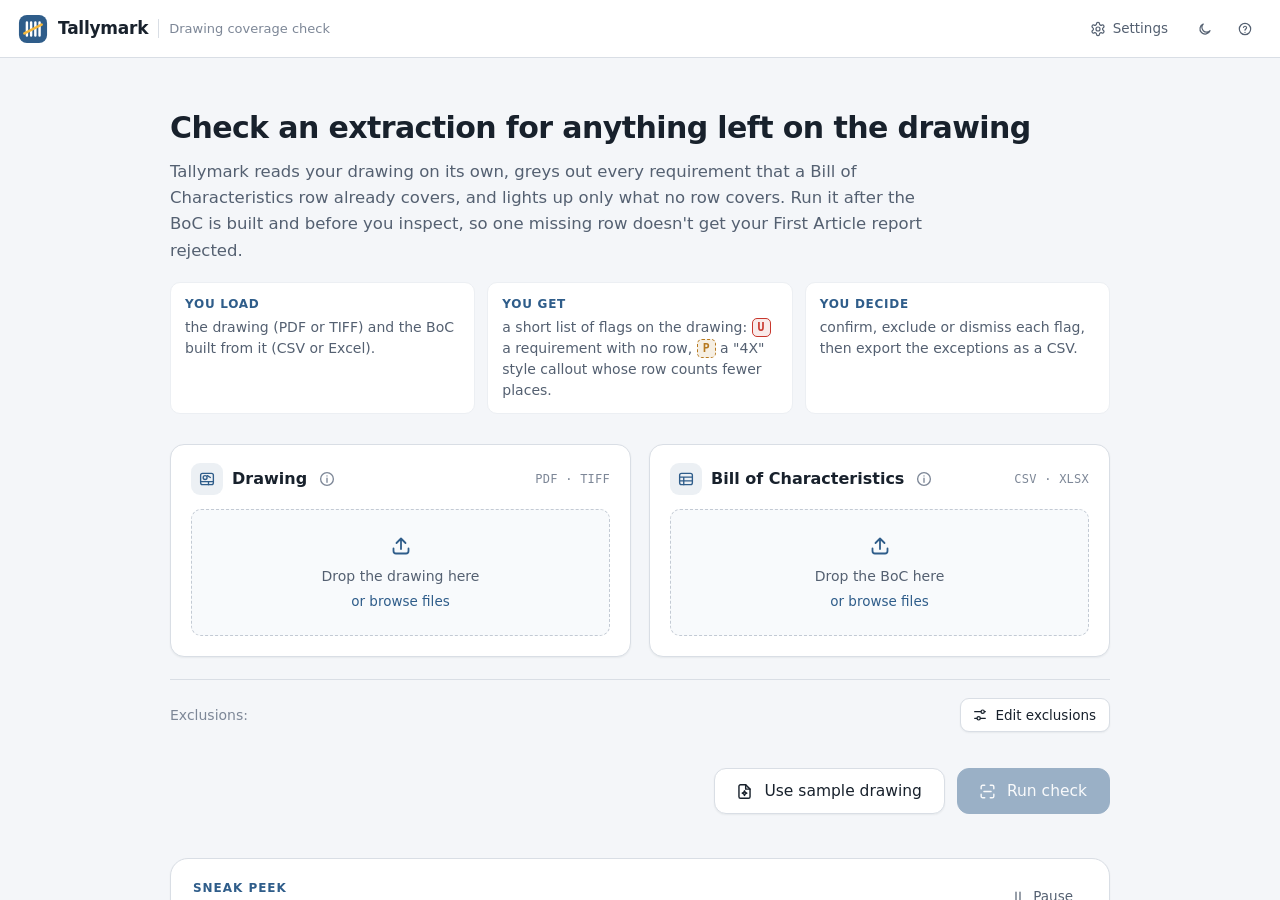
==== frontend/index.html @ be9220f9 "Tallymark: initial public version AI harness that checks an engineering drawing against its Bill of " ====
<!DOCTYPE html>
<html lang="en">
<head>
<meta charset="utf-8">
<meta name="viewport" content="width=device-width, initial-scale=1">
<title>Tallymark</title>
<script>
  /* Theme before first paint: a stored choice wins, otherwise follow the system. */
  (function () {
    var t = null;
    try { t = localStorage.getItem("tallymark-theme"); } catch (e) {}
    if (t !== "light" && t !== "dark") t = window.matchMedia && matchMedia("(prefers-color-scheme: dark)").matches ? "dark" : "light";
    document.documentElement.setAttribute("data-theme", t);
  })();
</script>
<link rel="stylesheet" href="app.css?v=5">
<link rel="icon" type="image/svg+xml" href="assets/logo.svg?v=5">
</head>
<body>
<!-- Icon sprite: 24px grid, stroked with currentColor so every icon follows the theme. -->
<svg width="0" height="0" style="position:absolute" aria-hidden="true" focusable="false">
  <defs>
    <symbol id="i-sheet" viewBox="0 0 24 24"><rect x="3.5" y="4.5" width="17" height="15" rx="2.5"/><path d="M3.5 15.5h17M14 15.5v4"/><circle cx="9.5" cy="10" r="2.6"/><path d="M12.5 7.5 16.5 10"/></symbol>
    <symbol id="i-table" viewBox="0 0 24 24"><rect x="3.5" y="4.5" width="17" height="15" rx="2.5"/><path d="M3.5 9.5h17M3.5 14.5h17M9 9.5v10"/></symbol>
    <symbol id="i-sample" viewBox="0 0 24 24"><path d="M13.5 3.5H7a2 2 0 0 0-2 2v13a2 2 0 0 0 2 2h10a2 2 0 0 0 2-2V9z"/><path d="M13.5 3.5V9H19"/><path d="M12 11.2l.95 1.95 1.95.95-1.95.95L12 17l-.95-1.95-1.95-.95 1.95-.95z"/></symbol>
    <symbol id="i-scan" viewBox="0 0 24 24"><path d="M4 8.5V6a2 2 0 0 1 2-2h2.5M15.5 4H18a2 2 0 0 1 2 2v2.5M20 15.5V18a2 2 0 0 1-2 2h-2.5M8.5 20H6a2 2 0 0 1-2-2v-2.5"/><path d="M7.5 12h9"/></symbol>
    <symbol id="i-upload" viewBox="0 0 24 24"><path d="M12 15V4.5M7.5 9 12 4.5 16.5 9"/><path d="M4.5 14.5V17a2.5 2.5 0 0 0 2.5 2.5h10a2.5 2.5 0 0 0 2.5-2.5v-2.5"/></symbol>
    <symbol id="i-download" viewBox="0 0 24 24"><path d="M12 4.5V15M7.5 10.5 12 15l4.5-4.5"/><path d="M4.5 14.5V17a2.5 2.5 0 0 0 2.5 2.5h10a2.5 2.5 0 0 0 2.5-2.5v-2.5"/></symbol>
    <symbol id="i-gear" viewBox="0 0 24 24"><path d="M12.22 2h-.44a2 2 0 0 0-2 2v.18a2 2 0 0 1-1 1.73l-.43.25a2 2 0 0 1-2 0l-.15-.08a2 2 0 0 0-2.73.73l-.22.38a2 2 0 0 0 .73 2.73l.15.1a2 2 0 0 1 1 1.72v.51a2 2 0 0 1-1 1.74l-.15.09a2 2 0 0 0-.73 2.73l.22.38a2 2 0 0 0 2.73.73l.15-.08a2 2 0 0 1 2 0l.43.25a2 2 0 0 1 1 1.73V20a2 2 0 0 0 2 2h.44a2 2 0 0 0 2-2v-.18a2 2 0 0 1 1-1.73l.43-.25a2 2 0 0 1 2 0l.15.08a2 2 0 0 0 2.73-.73l.22-.39a2 2 0 0 0-.73-2.73l-.15-.08a2 2 0 0 1-1-1.74v-.5a2 2 0 0 1 1-1.74l.15-.09a2 2 0 0 0 .73-2.73l-.22-.38a2 2 0 0 0-2.73-.73l-.15.08a2 2 0 0 1-2 0l-.43-.25a2 2 0 0 1-1-1.73V4a2 2 0 0 0-2-2z"/><circle cx="12" cy="12" r="3"/></symbol>
    <symbol id="i-sliders" viewBox="0 0 24 24"><path d="M4 7h9.5M18.5 7H20M4 17h3.5M12.5 17H20"/><circle cx="16" cy="7" r="2.5"/><circle cx="10" cy="17" r="2.5"/></symbol>
    <symbol id="i-help" viewBox="0 0 24 24"><circle cx="12" cy="12" r="8.5"/><path d="M9.7 9.6a2.4 2.4 0 0 1 4.7.7c0 1.6-2.4 2-2.4 3.6"/><path d="M12 17.1v.1"/></symbol>
    <symbol id="i-info" viewBox="0 0 24 24"><circle cx="12" cy="12" r="8.5"/><path d="M12 11v5.3M12 7.8v.1"/></symbol>
    <symbol id="i-sun" viewBox="0 0 24 24"><circle cx="12" cy="12" r="4"/><path d="M12 2.5v2M12 19.5v2M2.5 12h2M19.5 12h2M5.3 5.3l1.4 1.4M17.3 17.3l1.4 1.4M5.3 18.7l1.4-1.4M17.3 6.7l1.4-1.4"/></symbol>
    <symbol id="i-moon" viewBox="0 0 24 24"><path d="M19.5 14.6A7.8 7.8 0 1 1 9.4 4.5a6.3 6.3 0 0 0 10.1 10.1z"/></symbol>
    <symbol id="i-refresh" viewBox="0 0 24 24"><path d="M19.5 12a7.5 7.5 0 1 1-2.2-5.3"/><path d="M19.5 4.5v4h-4"/></symbol>
    <symbol id="i-x" viewBox="0 0 24 24"><path d="M6.5 6.5l11 11M17.5 6.5l-11 11"/></symbol>
    <symbol id="i-check" viewBox="0 0 24 24"><path d="M5 12.5l4.5 4.5L19 7.5"/></symbol>
    <symbol id="i-shield" viewBox="0 0 24 24"><path d="M12 3.5l7 2.8v5.1c0 4.3-3 7.7-7 9.1-4-1.4-7-4.8-7-9.1V6.3z"/><path d="M9 12h6"/></symbol>
    <symbol id="i-slash" viewBox="0 0 24 24"><circle cx="12" cy="12" r="8.5"/><path d="M6 6l12 12"/></symbol>
    <symbol id="i-chev-l" viewBox="0 0 24 24"><path d="M14.5 6.5 9 12l5.5 5.5"/></symbol>
    <symbol id="i-chev-r" viewBox="0 0 24 24"><path d="M9.5 6.5 15 12l-5.5 5.5"/></symbol>
    <symbol id="i-fit" viewBox="0 0 24 24"><path d="M4 9V5.5A1.5 1.5 0 0 1 5.5 4H9M15 4h3.5A1.5 1.5 0 0 1 20 5.5V9M20 15v3.5a1.5 1.5 0 0 1-1.5 1.5H15M9 20H5.5A1.5 1.5 0 0 1 4 18.5V15"/></symbol>
    <symbol id="i-plus" viewBox="0 0 24 24"><path d="M12 5.5v13M5.5 12h13"/></symbol>
    <symbol id="i-minus" viewBox="0 0 24 24"><path d="M5.5 12h13"/></symbol>
    <symbol id="i-pause" viewBox="0 0 24 24"><path d="M9 6v12M15 6v12"/></symbol>
    <symbol id="i-play" viewBox="0 0 24 24"><path d="M8 5.8v12.4a.6.6 0 0 0 .9.5l9.8-6.2a.6.6 0 0 0 0-1L8.9 5.3a.6.6 0 0 0-.9.5z"/></symbol>
    <symbol id="i-csv" viewBox="0 0 24 24"><path d="M13.5 3.5H7a2 2 0 0 0-2 2v13a2 2 0 0 0 2 2h10a2 2 0 0 0 2-2V9z"/><path d="M13.5 3.5V9H19M8.5 13h7M8.5 16.5h7"/></symbol>
  </defs>
</svg>

<div id="app">
  <header class="topbar">
    <div class="brand">
      <svg class="brand-mark" viewBox="0 0 32 32" aria-hidden="true"><rect x="1" y="1" width="30" height="30" rx="8.5" class="bm-bg"/><path d="M9.5 9v14M14 9v14M18.5 9v14M23 9v14" class="bm-strokes"/><path d="M6.8 20.6 25.2 11.4" class="bm-slash"/></svg>
      <span class="brand-name">Tallymark</span>
      <span class="brand-tag">Drawing coverage check</span>
    </div>
    <div class="crumb" id="crumb" hidden><span>/</span><span id="crumb-file"></span></div>
    <div class="topbar-actions">
      <span class="pill-sim" id="pill-sim" hidden><span class="dot"></span>Simulated export</span>
      <button class="btn btn-primary btn-sm" id="btn-export" hidden title="Export exceptions (Ctrl+E)"><svg class="i"><use href="#i-download"/></svg><span>Export exceptions</span></button>
      <button class="btn btn-sm" id="btn-rerun" hidden><svg class="i"><use href="#i-refresh"/></svg><span>Rerun</span></button>
      <button class="btn btn-sm btn-quiet" id="btn-cancel" hidden><svg class="i"><use href="#i-x"/></svg><span>Cancel</span></button>
      <button class="btn btn-sm btn-quiet" id="btn-settings"><svg class="i"><use href="#i-gear"/></svg><span class="hide-sm">Settings</span></button>
      <button class="btn btn-sm btn-quiet btn-square" id="btn-theme" aria-label="Switch to dark mode" title="Switch to dark mode"><svg class="i only-light"><use href="#i-moon"/></svg><svg class="i only-dark"><use href="#i-sun"/></svg></button>
      <button class="btn btn-sm btn-quiet btn-square" id="btn-help" aria-label="Keyboard shortcuts" title="Keyboard shortcuts"><svg class="i"><use href="#i-help"/></svg></button>
    </div>
  </header>

  <!-- Screen 1: Load -->
  <main class="screen screen-load" id="screen-load">
    <div class="load-wrap">
      <h1>Check an extraction for anything left on the drawing</h1>
      <p class="lead">Tallymark reads your drawing on its own, greys out every requirement that a Bill of Characteristics row already covers, and lights up only what no row covers. Run it after the BoC is built and before you inspect, so one missing row doesn't get your First Article report rejected.</p>
      <ul class="explain">
        <li><span class="ex-k">You load</span><span>the drawing (PDF or TIFF) and the BoC built from it (CSV or Excel).</span></li>
        <li><span class="ex-k">You get</span><span>a short list of flags on the drawing: <b class="mini-u">U</b> a requirement with no row, <b class="mini-p">P</b> a "4X" style callout whose row counts fewer places.</span></li>
        <li><span class="ex-k">You decide</span><span>confirm, exclude or dismiss each flag, then export the exceptions as a CSV.</span></li>
      </ul>

      <div class="drop-grid">
        <section class="drop-card" id="card-drawing" data-kind="drawing">
          <div class="drop-head">
            <span class="head-ico"><svg class="i"><use href="#i-sheet"/></svg></span><span>Drawing</span>
            <button class="info-btn" type="button" data-pop="pop-drawing" aria-label="About the drawing file" aria-expanded="false" aria-controls="pop-drawing"><svg class="i"><use href="#i-info"/></svg></button>
            <span class="drop-fmt">PDF · TIFF</span>
          </div>
          <div class="dropzone" tabindex="0" role="button" aria-label="Drop PDF or TIFF here, or browse">
            <svg class="i dz-ico"><use href="#i-upload"/></svg>
            <span class="dz-hint">Drop the drawing here</span><span class="dz-browse">or browse files</span>
          </div>
          <div class="file-chip" hidden></div>
          <div class="reject" hidden></div>
          <input type="file" accept=".pdf,.tif,.tiff" hidden>
        </section>
        <section class="drop-card" id="card-boc" data-kind="boc">
          <div class="drop-head">
            <span class="head-ico"><svg class="i"><use href="#i-table"/></svg></span><span>Bill of Characteristics</span>
            <button class="info-btn" type="button" data-pop="pop-boc" aria-label="About the Bill of Characteristics file" aria-expanded="false" aria-controls="pop-boc"><svg class="i"><use href="#i-info"/></svg></button>
            <span class="drop-fmt">CSV · XLSX</span>
          </div>
          <div class="dropzone" tabindex="0" role="button" aria-label="Drop CSV or XLSX here, or browse">
            <svg class="i dz-ico"><use href="#i-upload"/></svg>
            <span class="dz-hint">Drop the BoC here</span><span class="dz-browse">or browse files</span>
          </div>
          <div class="file-chip" hidden></div>
          <div class="reject" hidden></div>
          <input type="file" accept=".csv,.xlsx,.xlsm" hidden>
        </section>
      </div>

      <div class="banner banner-amber" id="banner-sim" hidden><span class="banner-i">i</span><span>Simulated export. The real extractor's column layout is not confirmed.</span></div>
      <div class="banner banner-amber" id="banner-mismatch" hidden>
        <span class="banner-i">!</span><span id="mismatch-text"></span>
        <span class="banner-actions"><button class="btn btn-sm" id="mismatch-continue">Continue</button><button class="btn btn-sm btn-quiet" id="mismatch-cancel">Cancel</button></span>
      </div>

      <div class="excl-line">
        <div class="excl-summary"><span class="muted">Exclusions:</span> <span id="excl-summary"></span></div>
        <button class="btn btn-sm" id="btn-edit-excl"><svg class="i"><use href="#i-sliders"/></svg><span>Edit exclusions</span></button>
      </div>
      <div class="model-line" id="model-line"></div>

      <div class="load-actions">
        <button class="btn btn-lg" id="btn-sample" title="Loads a public NIST test drawing (3 sheets) and a simulated BoC"><svg class="i"><use href="#i-sample"/></svg><span>Use sample drawing</span></button>
        <span class="tip-wrap" id="run-tip"><button class="btn btn-primary btn-lg" id="btn-run" disabled><svg class="i"><use href="#i-scan"/></svg><span>Run check</span></button></span>
      </div>
      <div class="ack" id="ack" hidden>Drawing: NIST MBE PMI test case FTC-06, used with acknowledgment.</div>

      <!-- Sneak peek: a looping, captioned miniature of the results screen. Driven by wirePeek() in app.js. -->
      <section class="peek" id="peek" data-step="1" aria-labelledby="peek-title">
        <div class="peek-head">
          <div>
            <div class="eyebrow">Sneak peek</div>
            <h2 id="peek-title">What happens after you click Run check</h2>
          </div>
          <button class="btn btn-sm btn-quiet" id="peek-toggle" aria-pressed="false"><svg class="i pk-ico-pause"><use href="#i-pause"/></svg><svg class="i pk-ico-play"><use href="#i-play"/></svg><span id="peek-toggle-label">Pause</span></button>
        </div>
        <div class="peek-body">
          <div class="pk-app" aria-hidden="true">
            <div class="pk-strip">
              <div class="pk-strip-a"><span class="pk-spin"></span><span>Checking 1 sheet against 45 rows</span><span class="pk-prog"><i></i></span></div>
              <div class="pk-strip-b">
                <span class="pk-big">2</span><span class="pk-big-l">unaccounted</span>
                <span class="pk-covbar"><i class="c"></i><i class="l"></i></span>
                <span class="pk-rev"><span class="pk-rev-a">0 of 2 reviewed</span><span class="pk-rev-b">All 2 reviewed</span></span>
                <span class="pk-export"><svg class="i"><use href="#i-download"/></svg>Export</span>
              </div>
            </div>
            <div class="pk-work">
              <div class="pk-canvas">
                <div class="pk-stage">
                  <img src="assets/peek-sheet1.webp?v=5" alt="" width="1100" height="850" draggable="false">
                  <svg class="pk-over" viewBox="0 0 1000 773" preserveAspectRatio="none">
                    <defs>
                      <mask id="pk-veil-mask"><rect width="1000" height="773" fill="white"/><rect x="64" y="301" width="203" height="43" rx="4" fill="black"/><rect x="474" y="578" width="97" height="71" rx="4" fill="black"/></mask>
                    </defs>
                    <rect class="pk-veil" width="1000" height="773" mask="url(#pk-veil-mask)"/>
                    <g class="pk-read">
                      <rect style="--i:0" x="633" y="127" width="79" height="53"/><rect style="--i:1" x="650" y="141" width="87" height="58"/>
                      <rect style="--i:2" x="690" y="177" width="113" height="83"/><rect style="--i:3" x="774" y="228" width="72" height="64"/>
                      <rect style="--i:4" x="67" y="304" width="197" height="37"/><rect style="--i:5" x="134" y="366" width="153" height="141"/>
                      <rect style="--i:6" x="198" y="500" width="141" height="90"/><rect style="--i:7" x="798" y="375" width="124" height="120"/>
                      <rect style="--i:8" x="389" y="595" width="54" height="34"/><rect style="--i:9" x="477" y="581" width="107" height="80"/>
                    </g>
                    <g class="pk-covg">
                      <rect class="pk-cov" style="--i:0" x="633" y="127" width="79" height="53" rx="3"/>
                      <rect class="pk-cov" style="--i:1" x="650" y="141" width="87" height="58" rx="3"/>
                      <rect class="pk-cov" style="--i:2" x="690" y="177" width="99" height="65" rx="3"/>
                      <rect class="pk-cov" style="--i:3" x="693" y="186" width="110" height="74" rx="3"/>
                      <rect class="pk-cov" style="--i:4" x="774" y="228" width="72" height="54" rx="3"/>
                      <rect class="pk-cov" style="--i:4" x="781" y="275" width="20" height="17" rx="3"/>
                      <rect class="pk-cov" style="--i:5" x="202" y="366" width="85" height="57" rx="3"/>
                      <rect class="pk-cov" style="--i:5" x="182" y="389" width="102" height="67" rx="3"/>
                      <rect class="pk-cov" style="--i:6" x="134" y="409" width="152" height="97" rx="3"/>
                      <rect class="pk-cov" style="--i:6" x="169" y="430" width="114" height="77" rx="3"/>
                      <rect class="pk-cov" style="--i:7" x="220" y="500" width="85" height="56" rx="3"/>
                      <rect class="pk-cov" style="--i:7" x="198" y="509" width="117" height="75" rx="3"/>
                      <rect class="pk-cov" style="--i:8" x="222" y="511" width="117" height="79" rx="3"/>
                      <rect class="pk-cov" style="--i:8" x="804" y="375" width="118" height="77" rx="3"/>
                      <rect class="pk-cov" style="--i:9" x="798" y="419" width="97" height="76" rx="3"/>
                      <rect class="pk-cov" style="--i:9" x="482" y="593" width="102" height="68" rx="3"/>
                      <rect class="pk-cov" style="--i:9" x="389" y="595" width="54" height="34" rx="3"/>
                    </g>
                    <g class="pk-flag pk-flag-u">
                      <rect class="pk-box" x="64" y="301" width="203" height="43" rx="4"/>
                      <rect class="pk-tagbg" x="64" y="268" width="54" height="30" rx="5"/><text x="91" y="290">U-1</text>
                    </g>
                    <g class="pk-flag pk-flag-p">
                      <rect class="pk-box" x="474" y="578" width="97" height="71" rx="4"/>
                      <rect class="pk-tagbg" x="474" y="545" width="54" height="30" rx="5"/><text x="501" y="567">P-1</text>
                    </g>
                  </svg>
                  <div class="pk-scan"></div>
                </div>
                <div class="pk-detail">
                  <div class="pk-detail-t"><b>U-1</b><span>Note 4 has no BoC row</span></div>
                  <div class="pk-detail-a"><span class="pk-btn pk-btn-c"><svg class="i"><use href="#i-check"/></svg>Confirm miss</span><span class="pk-btn">Exclude</span><span class="pk-btn">Dismiss</span></div>
                </div>
                <div class="pk-file"><svg class="i"><use href="#i-csv"/></svg><span><b>ftc06_exceptions.csv</b><small>2 rows, both confirmed</small></span><svg class="i pk-file-ok"><use href="#i-check"/></svg></div>
              </div>
              <div class="pk-side">
                <div class="pk-boc">
                  <div class="pk-side-t">BoC rows</div>
                  <div class="pk-row" style="--i:0"><span class="cn">1</span><span class="rq">2X CR.50 ±.02</span><span class="tk"><svg class="i"><use href="#i-check"/></svg></span></div>
                  <div class="pk-row" style="--i:1"><span class="cn">2</span><span class="rq">24X R.125 ±.020</span><span class="tk"><svg class="i"><use href="#i-check"/></svg></span></div>
                  <div class="pk-row" style="--i:2"><span class="cn">3</span><span class="rq">2X SØ1.250 ±.008</span><span class="tk"><svg class="i"><use href="#i-check"/></svg></span></div>
                  <div class="pk-row" style="--i:3"><span class="cn">4</span><span class="rq">⌖ SØ.025 D B C</span><span class="tk"><svg class="i"><use href="#i-check"/></svg></span></div>
                  <div class="pk-row" style="--i:4"><span class="cn">7</span><span class="rq">2X Ø.562 ±.008</span><span class="tk"><svg class="i"><use href="#i-check"/></svg></span></div>
                  <div class="pk-row" style="--i:5"><span class="cn">19</span><span class="rq">4X Ø.281, 1 pl</span><span class="tk"><svg class="i"><use href="#i-check"/></svg></span></div>
                  <div class="pk-more">+ 39 more rows</div>
                </div>
                <div class="pk-flags">
                  <div class="pk-side-t">Flags</div>
                  <div class="pk-fl pk-fl-u"><span class="pk-ft">U</span><span class="pk-fb"><b>U-1 · Sheet 1</b><span>Note 4 has no row</span><em><span class="o">Open</span><span class="d">Confirmed miss</span></em></span></div>
                  <div class="pk-fl pk-fl-p"><span class="pk-ft">P</span><span class="pk-fb"><b>P-1 · Sheet 1</b><span>Callout says 4X, row says 1</span><em><span class="o">Open</span><span class="d">Confirmed miss</span></em></span></div>
                </div>
              </div>
            </div>
          </div>
          <ol class="peek-steps" id="peek-steps">
            <li><button type="button" data-step="1"><span class="n">1</span><span class="t"><b>Load</b><span>The drawing and its BoC go in.</span></span></button></li>
            <li><button type="button" data-step="2"><span class="n">2</span><span class="t"><b>Read</b><span>Every mark on the drawing is read on its own, without the BoC.</span></span></button></li>
            <li><button type="button" data-step="3"><span class="n">3</span><span class="t"><b>Match</b><span>Each row ticks off and the region it covers turns grey.</span></span></button></li>
            <li><button type="button" data-step="4"><span class="n">4</span><span class="t"><b>Flag</b><span>What no row covers stays lit: U for a missing row, P for a short place count.</span></span></button></li>
            <li><button type="button" data-step="5"><span class="n">5</span><span class="t"><b>Review</b><span>You confirm, exclude or dismiss each flag.</span></span></button></li>
            <li><button type="button" data-step="6"><span class="n">6</span><span class="t"><b>Export</b><span>The exceptions go out as a small CSV.</span></span></button></li>
          </ol>
        </div>
      </section>
    </div>
  </main>

  <!-- Screen 2: Processing -->
  <main class="screen screen-processing" id="screen-processing" hidden>
    <aside class="rail" id="proc-rail"><div class="rail-title">SHEETS</div><div id="proc-thumbs"></div></aside>
    <div class="proc-center">
      <div class="proc-grid">
        <div class="proc-sheet">
          <div class="proc-sheet-inner" id="proc-sheet"><div class="proc-placeholder"></div></div>
          <div class="scanline"></div>
        </div>
        <div class="proc-side">
          <div class="proc-title" id="proc-title">Checking the drawing</div>
          <ol class="stages" id="stages"></ol>
          <div class="progress"><div class="progress-bar" id="progress-bar"></div></div>
          <div class="progress-foot"><span id="progress-pct">0%</span><button class="link-btn" id="proc-cancel">Cancel</button></div>
          <div class="banner banner-red" id="proc-error" hidden>
            <span id="proc-error-text"></span>
            <span class="banner-actions">
              <button class="btn btn-sm" id="err-retry">Retry</button>
              <button class="btn btn-sm" id="err-skip" hidden></button>
              <button class="btn btn-sm btn-quiet" id="err-back">Back</button>
            </span>
          </div>
        </div>
      </div>
    </div>
  </main>

  <!-- Screen 3: Results -->
  <main class="screen screen-results" id="screen-results" hidden>
    <div class="summary" id="summary"></div>
    <div id="result-banners"></div>
    <div class="workspace">
      <aside class="rail" id="rail"><div class="rail-title">SHEETS</div><div id="thumbs"></div></aside>
      <section class="canvas-col">
        <div class="toolbar">
          <select class="sheet-select" id="sheet-select" aria-label="Sheet"></select>
          <button class="btn btn-xs" id="tb-fit" title="Fit sheet (F)"><svg class="i"><use href="#i-fit"/></svg><span>Fit</span></button>
          <button class="btn btn-xs btn-square" id="tb-in" title="Zoom in (+)" aria-label="Zoom in"><svg class="i"><use href="#i-plus"/></svg></button>
          <button class="btn btn-xs btn-square" id="tb-out" title="Zoom out (-)" aria-label="Zoom out"><svg class="i"><use href="#i-minus"/></svg></button>
          <span class="tb-sep"></span>
          <div class="seg" role="group" aria-label="View">
            <button id="tb-faded" aria-pressed="true" title="Toggle Faded / Original (O)">Faded</button>
            <button id="tb-original" aria-pressed="false" title="Toggle Faded / Original (O)">Original</button>
          </div>
          <div class="legend">
            <span><i class="lg lg-u"></i>U unaccounted</span>
            <span><i class="lg lg-p"></i>P places</span>
            <span><i class="lg lg-c"></i>covered</span>
            <span class="tb-page" id="tb-page"></span>
          </div>
        </div>
        <div class="viewport" id="viewport">
          <div class="stage" id="stage">
            <svg class="overlay" id="overlay" xmlns="http://www.w3.org/2000/svg"></svg>
            <div class="tags" id="tags"></div>
          </div>
          <div class="hover-tip" id="hover-tip" hidden></div>
        </div>
      </section>
      <aside class="flags-col">
        <div class="flags-head">
          <div class="flags-title-row"><span class="rail-title">FLAGS</span><span class="muted mono small">sorted by sheet, zone</span></div>
          <div class="chips" id="chips"></div>
        </div>
        <div class="flag-list" id="flag-list" role="listbox" aria-label="Flags"></div>
      </aside>
    </div>
    <section class="detail" id="detail" hidden></section>
  </main>
</div>

<!-- overlays -->
<div class="toast" id="toast" hidden><span id="toast-text"></span><button class="link-btn light" id="toast-undo">Undo</button></div>

<!-- Info popovers for the two load cards. Opened on hover, focus or click by wireInfoPops() in app.js. -->
<div class="info-pop" id="pop-drawing" role="dialog" aria-labelledby="pop-drawing-title" hidden>
  <div class="ip-head"><div class="ip-title" id="pop-drawing-title">The drawing</div><button class="ip-close" type="button" aria-label="Close"><svg class="i"><use href="#i-x"/></svg></button></div>
  <p>The engineering drawing of the part, every sheet. It is the file the inspector measures against, at the same revision the BoC was built from.</p>
  <figure class="ip-fig ip-draw">
    <div class="ipd-frame">
      <img src="assets/drawing-crop.webp?v=5" alt="Corner of an engineering drawing with dimension and tolerance callouts" width="640" height="619">
      <svg viewBox="0 0 100 100" preserveAspectRatio="none" aria-hidden="true">
        <g class="ipd-b" style="--i:0"><circle cx="17.6" cy="11.6" r="3.4"/><text x="17.6" y="12.9">1</text></g>
        <g class="ipd-b" style="--i:1"><circle cx="22" cy="16" r="3.4"/><text x="22" y="17.3">2</text></g>
        <g class="ipd-b" style="--i:2"><circle cx="31.9" cy="26.2" r="3.4"/><text x="31.9" y="27.5">3</text></g>
        <g class="ipd-b" style="--i:3"><circle cx="32.8" cy="36.8" r="3.4"/><text x="32.8" y="38.1">4</text></g>
        <g class="ipd-b" style="--i:4"><circle cx="53" cy="38.1" r="3.4"/><text x="53" y="39.4">5</text></g>
        <g class="ipd-b" style="--i:5"><circle cx="54.7" cy="45.4" r="3.4"/><text x="54.7" y="46.7">6</text></g>
        <g class="ipd-b" style="--i:6"><circle cx="60.5" cy="71.5" r="3.4"/><text x="60.5" y="72.8">7</text></g>
        <g class="ipd-b" style="--i:7"><circle cx="60.5" cy="79" r="3.4"/><text x="60.5" y="80.3">8</text></g>
        <g class="ipd-b" style="--i:8"><circle cx="58.9" cy="90.1" r="3.4"/><text x="58.9" y="91.4">9</text></g>
      </svg>
    </div>
    <figcaption>Balloons are optional. Tallymark reads the drawing text itself, so a clean drawing works the same.</figcaption>
  </figure>
  <dl class="ip-facts">
    <dt>Formats</dt><dd>PDF (vector or scanned) or TIFF</dd>
    <dt>Limits</dt><dd>Up to 50 MB and 20 sheets</dd>
  </dl>
</div>

<div class="info-pop" id="pop-boc" role="dialog" aria-labelledby="pop-boc-title" hidden>
  <div class="ip-head"><div class="ip-title" id="pop-boc-title">The Bill of Characteristics</div><button class="ip-close" type="button" aria-label="Close"><svg class="i"><use href="#i-x"/></svg></button></div>
  <p>The list your extraction tool built from the drawing: one row per requirement, the same list that becomes AS9102 Form 3. Tallymark checks it against the drawing.</p>
  <figure class="ip-fig ip-boc">
    <table>
      <thead><tr><th>Char No</th><th>Location</th><th>Requirement</th><th>Places</th></tr></thead>
      <tbody>
        <tr style="--i:0"><td>1</td><td>Sh 1 · D3</td><td>2X CR.50 ±.02</td><td>2</td></tr>
        <tr style="--i:1"><td>2</td><td>Sh 1 · D3</td><td>24X R.125 ±.020</td><td>24</td></tr>
        <tr style="--i:2"><td>3</td><td>Sh 1 · C3</td><td>2X SØ1.250 ±.008</td><td>2</td></tr>
        <tr style="--i:3"><td>4</td><td>Sh 1 · C3</td><td>⌖ SØ.025 D B C</td><td>2</td></tr>
        <tr style="--i:4"><td>5</td><td>Sh 1 · C2</td><td>⌓ .02 A B C</td><td>1</td></tr>
      </tbody>
    </table>
    <figcaption>Five rows from the sample file. Location boxes are optional; rows without them are placed by matching text.</figcaption>
  </figure>
  <dl class="ip-facts">
    <dt>Formats</dt><dd>CSV or Excel (.xlsx, .xlsm), including an AS9102 Form 3 sheet</dd>
    <dt>Needs</dt><dd><span class="mono">char_no</span>, <span class="mono">sheet</span> (or a "Sheet 2, zone B3" location), <span class="mono">requirement</span></dd>
    <dt>Helps</dt><dd><span class="mono">places</span> and the location box <span class="mono">bbox_x, bbox_y, bbox_w, bbox_h</span></dd>
  </dl>
</div>

<div class="popover" id="rule-pop" hidden>
  <div class="pop-title">Reason</div>
  <div class="pop-presets" id="rule-presets"></div>
  <input class="input" id="rule-note" placeholder="Add a note..." maxlength="200">
  <div class="pop-foot"><button class="btn btn-sm btn-quiet" id="rule-cancel">Cancel</button><button class="btn btn-sm btn-primary" id="rule-save">Save</button></div>
</div>

<div class="modal-back" id="export-modal" hidden>
  <div class="modal" role="dialog" aria-modal="true" aria-labelledby="export-title">
    <div class="modal-head"><div id="export-title">Export exceptions</div><button class="btn btn-xs btn-square" data-close aria-label="Close"><svg class="i"><use href="#i-x"/></svg></button></div>
    <div class="modal-body">
      <div class="export-opts">
        <label><input type="checkbox" id="export-dismissed"> Include dismissed flags</label>
        <div>Format: <span class="mono ink">CSV</span></div>
      </div>
      <div class="csv-preview" id="csv-preview"></div>
      <div class="mono small muted" id="export-name"></div>
    </div>
    <div class="modal-foot"><button class="btn" data-close>Cancel</button><button class="btn btn-primary" id="export-download"><svg class="i"><use href="#i-download"/></svg><span>Download CSV</span></button></div>
  </div>
</div>

<div class="drawer-back" id="settings" hidden>
  <div class="drawer" role="dialog" aria-modal="true" aria-labelledby="settings-title">
    <div class="modal-head"><div id="settings-title">Exclusions</div><button class="btn btn-xs btn-square" data-close aria-label="Close"><svg class="i"><use href="#i-x"/></svg></button></div>
    <div class="drawer-body">
      <div id="excl-toggles"></div>
      <div class="field">
        <label for="excl-regex">Also ignore text matching</label>
        <input class="input mono" id="excl-regex" placeholder="^(SECTION|DETAIL|VIEW)\b" spellcheck="false">
      </div>
      <p class="foot-note">Rules differ by customer. Exclusions only hide regions, they never delete BoC rows.</p>

      <div class="drawer-section">Model check</div>
      <p class="foot-note">Only ambiguous leftovers (a bare number with no tolerance or frame) are shown to the model, as a crop. Rules decide every other flag.</p>
      <div class="field">
        <label for="provider-select">Provider</label>
        <select class="input" id="provider-select"></select>
      </div>
      <div class="field">
        <label for="model-select">Model</label>
        <select class="input" id="model-select"></select>
      </div>
      <div class="field">
        <label for="api-key" id="api-key-label">API key</label>
        <input class="input mono" id="api-key" type="password" placeholder="sk-ant-..." autocomplete="off" spellcheck="false">
        <div class="key-row">
          <button class="btn btn-sm" id="key-save">Save key</button>
          <button class="btn btn-sm" id="key-test">Test</button>
          <button class="btn btn-sm btn-quiet" id="key-clear">Clear</button>
        </div>
        <div class="key-status" id="key-status"></div>
      </div>
      <label class="check"><input type="checkbox" id="use-llm" checked> Use the model on ambiguous leftovers</label>
      <p class="foot-note">Works with an Anthropic, OpenAI or Google Gemini key: paste any of them and the provider is picked from the key. Keys stay in the local server's memory and are never written to run files. Claude Pro/Max subscription tokens (sk-ant-oat...) are meant for Claude Code; the API may reject them here, so a Console API key is the reliable option.</p>
    </div>
  </div>
</div>

<div class="modal-back" id="help" hidden>
  <div class="modal modal-help" role="dialog" aria-modal="true" aria-labelledby="help-title">
    <div class="modal-body">
      <div class="help-title" id="help-title">Tallymark keyboard shortcuts</div>
      <div class="shortcuts" id="shortcuts"></div>
      <div class="small muted">Press ? or click anywhere to close.</div>
    </div>
  </div>
</div>

<script src="app.js?v=5"></script>
</body>
</html>
---- frontend/app.css ----
/* Tallymark. Every colour is a token so all three screens follow the light / dark theme.
   The drawing itself (sheet images, crops, the canvas paper and its overlay) stays light on purpose. */
:root, :root[data-theme="light"] {
  color-scheme: light;
  --bg: #F4F6F9; --panel: #FFFFFF; --panel-2: #F8FAFC; --raised: #FFFFFF;
  --border: #D9DEE5; --border-soft: #ECEFF3; --border-strong: #C3CAD4; --canvas: #E9ECF1; --track: #E5E9EE;
  --ink: #18212C; --ink-2: #546071; --muted: #7D8797;
  --accent: #2F5D8A; --accent-hover: #244A6E; --accent-ink: #FFFFFF; --accent-text: #2F5D8A;
  --accent-tint: rgba(47, 93, 138, .09); --accent-tint-2: rgba(47, 93, 138, .16); --focus: rgba(47, 93, 138, .35);
  --red: #C8372D; --red-tint: rgba(200, 55, 45, .10); --red-ink: #8E2A22;
  --amber: #B7791F; --amber-tint: rgba(183, 121, 31, .12); --amber-ink: #7A5210;
  --confirmed: #8E2A22; --dismissed: #9AA3AE; --success: #2E7D4F; --success-tint: rgba(46, 125, 79, .12);
  --disp-open: #7D8797; --disp-confirmed: #8E2A22; --disp-excluded: #2F5D8A; --disp-dismissed: #9AA3AE;
  --seg-on-bg: #18212C; --seg-on-ink: #FFFFFF;
  --tip-bg: #18212C; --tip-ink: #FFFFFF; --tip-link: #9FC3E8;
  --scrim: rgba(20, 28, 38, .36);
  --shadow-sm: 0 1px 2px rgba(20, 28, 38, .06);
  --shadow-md: 0 8px 24px rgba(20, 28, 38, .12), 0 1px 3px rgba(20, 28, 38, .06);
  --shadow-lg: 0 18px 50px rgba(20, 28, 38, .22);
  --logo-bg: #2F5D8A; --logo-slash: #F5B83D;
  --r-sm: 6px; --r: 10px; --r-lg: 14px; --r-xl: 18px;
  --sans: 'IBM Plex Sans', system-ui, -apple-system, 'Segoe UI', sans-serif;
  --mono: 'IBM Plex Mono', ui-monospace, 'Cascadia Mono', Consolas, monospace;
}
:root[data-theme="dark"] {
  color-scheme: dark;
  --bg: #0E1319; --panel: #151B23; --panel-2: #1A212B; --raised: #1D2530;
  --border: #2A3440; --border-soft: #212A35; --border-strong: #3A4553; --canvas: #0A0E13; --track: #26303C;
  --ink: #E6EAF0; --ink-2: #A9B2BF; --muted: #7F8A99;
  --accent: #3A73B5; --accent-hover: #4A84C6; --accent-ink: #FFFFFF; --accent-text: #79AEE8;
  --accent-tint: rgba(121, 174, 232, .10); --accent-tint-2: rgba(121, 174, 232, .18); --focus: rgba(121, 174, 232, .45);
  --red: #EE5E54; --red-tint: rgba(238, 94, 84, .14); --red-ink: #FFB0A9;
  --amber: #E2A444; --amber-tint: rgba(226, 164, 68, .14); --amber-ink: #F4CF92;
  --confirmed: #F0857B; --dismissed: #6E7886; --success: #53C287; --success-tint: rgba(83, 194, 135, .14);
  --disp-open: #8D98A7; --disp-confirmed: #F0857B; --disp-excluded: #79AEE8; --disp-dismissed: #6E7886;
  --seg-on-bg: #E6EAF0; --seg-on-ink: #0E1319;
  --tip-bg: #E6EAF0; --tip-ink: #0E1319; --tip-link: #2F5D8A;
  --scrim: rgba(0, 0, 0, .55);
  --shadow-sm: 0 1px 2px rgba(0, 0, 0, .3);
  --shadow-md: 0 10px 28px rgba(0, 0, 0, .45), 0 1px 3px rgba(0, 0, 0, .3);
  --shadow-lg: 0 20px 56px rgba(0, 0, 0, .6);
  --logo-bg: #3A73B5; --logo-slash: #F5B83D;
}
* { box-sizing: border-box; }
html, body { margin: 0; height: 100%; background: var(--bg); }
body { color: var(--ink); font: 15px/1.5 var(--sans); -webkit-font-smoothing: antialiased; font-variant-numeric: tabular-nums; transition: background-color .2s ease, color .2s ease; }
[hidden] { display: none !important; }
button, input, select { font-family: inherit; }
:focus-visible { outline: 2px solid var(--accent-text); outline-offset: 2px; }
.mono { font-family: var(--mono); }
.small { font-size: 12.5px; }
.muted { color: var(--muted); }
.ink { color: var(--ink); }
.i { width: 18px; height: 18px; flex: 0 0 auto; fill: none; stroke: currentColor; stroke-width: 1.8; stroke-linecap: round; stroke-linejoin: round; }
#i-play path { fill: currentColor; }

#app { height: 100vh; display: flex; flex-direction: column; min-height: 0; }

/* buttons */
.btn {
  display: inline-flex; align-items: center; justify-content: center; gap: 8px;
  height: 38px; padding: 0 16px; border: 1px solid var(--border); background: var(--raised); color: var(--ink);
  border-radius: var(--r); font-size: 14px; font-weight: 500; line-height: 1; cursor: pointer; white-space: nowrap;
  box-shadow: var(--shadow-sm); transition: background-color .15s ease, border-color .15s ease, color .15s ease, box-shadow .15s ease, transform .08s ease;
}
.btn .i { width: 17px; height: 17px; margin-left: -2px; }
.btn:hover:not(:disabled) { border-color: var(--border-strong); background: var(--panel-2); }
.btn:active:not(:disabled) { transform: translateY(1px); }
.btn:focus-visible { outline: none; box-shadow: 0 0 0 3px var(--focus); border-color: var(--accent-text); }
.btn:disabled { cursor: not-allowed; opacity: .45; box-shadow: none; }
.btn-primary { background: var(--accent); border-color: var(--accent); color: var(--accent-ink); box-shadow: 0 1px 2px rgba(20, 28, 38, .12), inset 0 1px 0 rgba(255, 255, 255, .12); }
.btn-primary:hover:not(:disabled) { background: var(--accent-hover); border-color: var(--accent-hover); }
.btn-primary:focus-visible { border-color: var(--accent); }
.btn-lg { height: 46px; padding: 0 22px; font-size: 15.5px; border-radius: 12px; gap: 10px; }
.btn-lg .i { width: 19px; height: 19px; }
.btn-sm { height: 34px; padding: 0 13px; font-size: 13.5px; border-radius: 9px; gap: 7px; }
.btn-sm .i { width: 16px; height: 16px; }
.btn-xs { height: 30px; padding: 0 10px; font-size: 13px; border-radius: 8px; gap: 6px; }
.btn-xs .i { width: 15px; height: 15px; margin: 0; }
.btn-square { width: 34px; padding: 0; }
.btn-square .i { margin: 0; }
.btn-xs.btn-square { width: 30px; }
.btn-quiet { background: transparent; border-color: transparent; box-shadow: none; color: var(--ink-2); }
.btn-quiet:hover:not(:disabled) { background: var(--accent-tint); border-color: transparent; color: var(--ink); }
.link-btn { white-space: nowrap; border: 0; background: none; color: var(--accent-text); cursor: pointer; padding: 0; font: 500 14px var(--sans); border-radius: 4px; }
.link-btn:hover { text-decoration: underline; }
.link-btn.light { color: var(--tip-link); font: 500 14px var(--sans); }
.pulse-once { animation: btn-pulse 1s ease 1; }
@keyframes btn-pulse { 0% { box-shadow: 0 0 0 0 rgba(58, 115, 181, .6) } 100% { box-shadow: 0 0 0 14px rgba(58, 115, 181, 0) } }

/* top bar */
.topbar { display: flex; align-items: center; gap: 14px; height: 58px; flex: 0 0 58px; padding: 0 18px; background: var(--panel); border-bottom: 1px solid var(--border); }
.brand { display: flex; align-items: center; gap: 10px; min-width: 0; }
.brand-mark { width: 30px; height: 30px; flex: 0 0 30px; }
.bm-bg { fill: var(--logo-bg); }
.bm-strokes { stroke: #fff; stroke-width: 2.6; stroke-linecap: round; fill: none; }
.bm-slash { stroke: var(--logo-slash); stroke-width: 2.8; stroke-linecap: round; fill: none; }
.brand-name { font-weight: 600; font-size: 17px; letter-spacing: -0.015em; }
.brand-tag { font-size: 13px; color: var(--muted); padding-left: 10px; border-left: 1px solid var(--border); white-space: nowrap; }
.crumb { display: flex; gap: 8px; color: var(--muted); font: 13px var(--mono); min-width: 0; }
.crumb #crumb-file { color: var(--ink-2); overflow: hidden; text-overflow: ellipsis; white-space: nowrap; }
.topbar-actions { margin-left: auto; display: flex; align-items: center; gap: 6px; }
.only-dark { display: none; }
:root[data-theme="dark"] .only-dark { display: block; }
:root[data-theme="dark"] .only-light { display: none; }
.pill-sim { display: flex; align-items: center; gap: 7px; height: 30px; padding: 0 12px; border: 1px solid var(--amber); background: var(--amber-tint); color: var(--amber-ink); border-radius: 999px; font-size: 12.5px; font-weight: 500; white-space: nowrap; }
.pill-sim .dot { width: 6px; height: 6px; background: var(--amber); border-radius: 50%; }

.screen { flex: 1; min-height: 0; }

/* load */
.screen-load { overflow: auto; display: flex; justify-content: center; padding: 52px 24px 64px; }
.load-wrap { width: 100%; max-width: 940px; }
.load-wrap h1 { margin: 0 0 12px; font-size: 30px; line-height: 1.22; font-weight: 600; letter-spacing: -0.02em; text-wrap: balance; }
.lead { margin: 0 0 18px; font-size: 16.5px; line-height: 1.6; color: var(--ink-2); max-width: 760px; }
.explain { list-style: none; margin: 0 0 30px; padding: 0; display: grid; grid-template-columns: repeat(3, minmax(0, 1fr)); gap: 12px; }
.explain li { display: flex; flex-direction: column; gap: 4px; padding: 12px 14px; border: 1px solid var(--border-soft); background: var(--panel); border-radius: var(--r); font-size: 14px; line-height: 1.5; color: var(--ink-2); }
.ex-k { font-size: 12px; font-weight: 600; letter-spacing: .06em; text-transform: uppercase; color: var(--accent-text); }
.mini-u, .mini-p { display: inline-flex; align-items: center; justify-content: center; width: 19px; height: 19px; border-radius: 5px; font: 600 11.5px var(--mono); vertical-align: 1px; }
.mini-u { color: var(--red); border: 1.5px solid var(--red); background: var(--red-tint); }
.mini-p { color: var(--amber); border: 1.5px dashed var(--amber); background: var(--amber-tint); }
.drop-grid { display: grid; grid-template-columns: repeat(auto-fit, minmax(290px, 1fr)); gap: 18px; }
.drop-card { background: var(--panel); border: 1px solid var(--border); border-radius: var(--r-lg); padding: 18px 20px 20px; box-shadow: var(--shadow-sm); }
.drop-card.rejected { border-color: var(--red); }
.drop-head { display: flex; align-items: center; gap: 9px; margin-bottom: 14px; font-weight: 600; font-size: 16px; }
.head-ico { width: 32px; height: 32px; display: inline-flex; align-items: center; justify-content: center; border-radius: 9px; background: var(--accent-tint); color: var(--accent-text); }
.head-ico .i { width: 18px; height: 18px; }
.drop-fmt { margin-left: auto; white-space: nowrap; font: 500 12px var(--mono); color: var(--muted); letter-spacing: .02em; }
.info-btn { width: 28px; height: 28px; margin-left: -3px; display: inline-flex; align-items: center; justify-content: center; border: 0; border-radius: 50%; background: transparent; color: var(--muted); cursor: help; padding: 0; transition: background-color .15s ease, color .15s ease; }
.info-btn .i { width: 18px; height: 18px; }
.info-btn:hover, .info-btn[aria-expanded="true"] { color: var(--accent-text); background: var(--accent-tint); }
.dropzone { border: 1.5px dashed var(--border-strong); border-radius: var(--r); background: var(--panel-2); padding: 24px 14px; text-align: center; color: var(--muted); font-size: 14px; cursor: pointer; display: flex; flex-direction: column; align-items: center; gap: 4px; transition: border-color .15s ease, background-color .15s ease; }
.dz-ico { width: 24px; height: 24px; color: var(--accent-text); margin-bottom: 4px; }
.dz-hint { color: var(--ink-2); font-weight: 500; }
.dropzone:hover, .dropzone.drag { border-color: var(--accent-text); background: var(--accent-tint); }
.dropzone:focus-visible { outline: none; border-color: var(--accent-text); box-shadow: 0 0 0 3px var(--focus); }
.dz-browse { color: var(--accent-text); font-size: 13.5px; }
.file-chip { display: flex; align-items: center; gap: 10px; margin-top: 12px; padding: 10px 12px; border: 1px solid var(--border); border-radius: var(--r); background: var(--panel-2); }
.file-chip .fname { font: 13px var(--mono); overflow: hidden; text-overflow: ellipsis; white-space: nowrap; }
.file-chip .fmeta { margin-left: auto; color: var(--muted); font-size: 12.5px; white-space: nowrap; }
.file-chip .fx { color: var(--muted); cursor: pointer; border: 0; background: none; font-size: 18px; line-height: 1; padding: 2px 6px; border-radius: 6px; }
.file-chip .fx:hover { color: var(--ink); background: var(--accent-tint); }
.reject { margin-top: 12px; color: var(--red); font-size: 14px; display: flex; gap: 10px; align-items: center; flex-wrap: wrap; }
.banner { display: flex; gap: 10px; align-items: flex-start; margin-top: 16px; padding: 11px 14px; border-radius: var(--r); font-size: 14px; flex-wrap: wrap; }
.banner-amber { border: 1px solid var(--amber); background: var(--amber-tint); color: var(--amber-ink); }
.banner-red { border: 1px solid var(--red); background: var(--red-tint); color: var(--red-ink); }
.banner-blue { border: 1px solid var(--accent-text); background: var(--accent-tint); color: var(--accent-text); }
.banner-i { font-weight: 600; font-family: var(--mono); }
.banner-actions { margin-left: auto; display: flex; gap: 6px; }
.excl-line { display: flex; gap: 16px; align-items: center; margin-top: 22px; padding-top: 18px; border-top: 1px solid var(--border); }
.excl-summary { color: var(--ink-2); font-size: 14px; max-width: 620px; line-height: 1.55; }
.excl-line .btn { margin-left: auto; }
.model-line { margin-top: 10px; color: var(--ink-2); font-size: 14px; display: flex; gap: 8px; align-items: center; flex-wrap: wrap; }
.model-line .dot { width: 8px; height: 8px; border-radius: 50%; display: inline-block; }
.load-actions { display: flex; gap: 12px; justify-content: flex-end; margin-top: 26px; flex-wrap: wrap; }
.tip-wrap { display: inline-block; }
.ack { margin-top: 18px; color: var(--muted); font: 12.5px var(--mono); text-align: right; }

/* sneak peek */
.peek { margin-top: 44px; background: var(--panel); border: 1px solid var(--border); border-radius: var(--r-xl); padding: 20px 22px 22px; box-shadow: var(--shadow-sm); --dur: 3000ms; }
.peek-head { display: flex; align-items: flex-start; gap: 12px; margin-bottom: 16px; }
.peek-head .btn { margin-left: auto; }
.eyebrow { font-size: 12px; font-weight: 600; letter-spacing: .08em; text-transform: uppercase; color: var(--accent-text); }
.peek h2 { margin: 3px 0 0; font-size: 19px; font-weight: 600; letter-spacing: -0.01em; }
.pk-ico-play { display: none; }
.peek.paused .pk-ico-play { display: block; }
.peek.paused .pk-ico-pause { display: none; }
.peek-body { display: grid; grid-template-columns: minmax(0, 1fr) 268px; gap: 20px; align-items: start; }
.pk-app { border: 1px solid var(--border); border-radius: var(--r-lg); overflow: hidden; background: var(--bg); user-select: none; }
.pk-strip { position: relative; height: 46px; background: var(--panel); border-bottom: 1px solid var(--border); font-size: 12.5px; color: var(--ink-2); }
.pk-strip-a, .pk-strip-b { position: absolute; inset: 0; display: flex; align-items: center; gap: 10px; padding: 0 14px; transition: opacity .4s ease; }
.pk-strip-b { opacity: 0; }
.peek.at-4 .pk-strip-a { opacity: 0; }
.peek.at-4 .pk-strip-b { opacity: 1; }
.pk-spin { width: 14px; height: 14px; border-radius: 50%; border: 2px solid var(--track); border-top-color: var(--accent-text); animation: pk-spin .9s linear infinite; }
@keyframes pk-spin { to { transform: rotate(360deg) } }
.pk-prog { margin-left: auto; width: 90px; height: 5px; border-radius: 3px; background: var(--track); overflow: hidden; }
.pk-prog i { display: block; height: 100%; width: 4%; background: var(--accent-text); border-radius: 3px; transition: width 1.6s ease; }
.peek[data-step="1"] .pk-prog i { width: 16%; }
.peek[data-step="2"] .pk-prog i { width: 55%; }
.peek[data-step="3"] .pk-prog i { width: 96%; }
.pk-big { font: 600 22px/1 var(--mono); color: var(--red); }
.pk-big-l { margin-left: -4px; }
.pk-covbar { display: flex; width: 70px; height: 5px; border-radius: 3px; overflow: hidden; background: var(--track); }
.pk-covbar .c { width: 88%; background: var(--border-strong); } .pk-covbar .l { width: 12%; background: var(--red); }
.pk-rev { position: relative; display: inline-grid; white-space: nowrap; }
.pk-rev > span { grid-area: 1 / 1; transition: opacity .3s ease; }
.pk-rev-b { opacity: 0; color: var(--success); font-weight: 500; }
.peek.at-5 .pk-rev-a { opacity: 0; transition-delay: 2.6s; }
.peek.at-5 .pk-rev-b { opacity: 1; transition-delay: 2.6s; }
.pk-export { margin-left: auto; display: inline-flex; align-items: center; gap: 5px; height: 26px; padding: 0 10px; border-radius: 7px; background: var(--accent); color: var(--accent-ink); font-weight: 500; font-size: 12px; }
.pk-export .i { width: 13px; height: 13px; }
.peek[data-step="6"] .pk-export { animation: btn-pulse 1s ease .2s 2; }
.pk-work { display: grid; grid-template-columns: minmax(0, 1fr) 172px; }
.pk-canvas { position: relative; overflow: hidden; background: var(--canvas); padding: 14px; min-height: 0; }
.pk-stage { position: relative; aspect-ratio: 1100 / 850; background: #fff; border-radius: 4px; overflow: hidden; box-shadow: 0 1px 4px rgba(0, 0, 0, .18); transform-origin: 16.5% 41.7%; transition: transform .9s cubic-bezier(.3, .7, .2, 1); }
.pk-stage img { display: block; width: 100%; height: 100%; transition: filter .6s ease; }
.peek[data-step="1"] .pk-stage img { animation: pk-fade .8s ease both; }
@keyframes pk-fade { from { opacity: 0; transform: scale(.98) } to { opacity: 1; transform: none } }
.peek.at-3 .pk-stage img { filter: saturate(.35); }
.peek[data-step="5"] .pk-stage { transform: translate(24%, -4%) scale(2.2); }
.pk-over { position: absolute; inset: 0; width: 100%; height: 100%; }
.pk-veil { fill: #fff; opacity: 0; transition: opacity .7s ease; }
.peek.at-3 .pk-veil { opacity: .72; }
.pk-read rect { fill: rgba(47, 93, 138, .06); stroke: #2F5D8A; stroke-width: 1.5; vector-effect: non-scaling-stroke; stroke-dasharray: 4 3; opacity: 0; transition: opacity .25s ease; }
.peek[data-step="2"] .pk-read rect { opacity: 1; transition-delay: calc(var(--i) * 150ms + 250ms); }
.pk-scan { position: absolute; left: 0; right: 0; top: 0; height: 2px; background: #2F5D8A; box-shadow: 0 0 12px 3px rgba(47, 93, 138, .45); opacity: 0; }
.peek[data-step="2"] .pk-scan { animation: pk-scan 2.4s ease-in-out both; }
@keyframes pk-scan { 0% { top: 0; opacity: 0 } 10% { opacity: 1 } 90% { opacity: 1 } 100% { top: 100%; opacity: 0 } }
.pk-covg rect { fill: #8A94A3; fill-opacity: 0; stroke: #8A94A3; stroke-opacity: 0; stroke-width: 1; vector-effect: non-scaling-stroke; transition: fill-opacity .35s ease, stroke-opacity .35s ease; }
.peek.at-3 .pk-covg rect { fill-opacity: .15; stroke-opacity: .55; transition-delay: calc(var(--i) * 190ms + 200ms); }
.pk-flag { opacity: 0; transition: opacity .35s ease; }
.pk-box { fill: rgba(200, 55, 45, .10); stroke: #C8372D; stroke-width: 2.5; vector-effect: non-scaling-stroke; transition: stroke .3s ease; }
.pk-tagbg { fill: #C8372D; transition: fill .3s ease; }
.pk-flag text { font: 600 18px var(--mono); fill: #fff; text-anchor: middle; }
.pk-flag-p .pk-box { fill: rgba(183, 121, 31, .12); stroke: #B7791F; stroke-dasharray: 7 4; }
.pk-flag-p .pk-tagbg { fill: #B7791F; }
.peek.at-4 .pk-flag-u { opacity: 1; transition-delay: .25s; }
.peek.at-4 .pk-flag-p { opacity: 1; transition-delay: .9s; }
.peek[data-step="4"] .pk-flag-u .pk-box { animation: pk-flag-pulse 1s ease .3s 2; }
.peek[data-step="4"] .pk-flag-p .pk-box { animation: pk-flag-pulse 1s ease 1s 2; }
@keyframes pk-flag-pulse { 0%, 100% { stroke-width: 2.5 } 45% { stroke-width: 7 } }
.peek.at-5 .pk-flag-u .pk-box { stroke: #8E2A22; stroke-dasharray: none; transition-delay: 1.2s; }
.peek.at-5 .pk-flag-u .pk-tagbg { fill: #8E2A22; transition-delay: 1.2s; }
.peek.at-5 .pk-flag-p .pk-box { stroke: #8E2A22; stroke-dasharray: none; transition-delay: 2.5s; }
.peek.at-5 .pk-flag-p .pk-tagbg { fill: #8E2A22; transition-delay: 2.5s; }
.pk-detail { position: absolute; left: 12px; right: 12px; bottom: 12px; padding: 10px 12px; background: var(--panel); border: 1px solid var(--border); border-radius: var(--r); box-shadow: var(--shadow-md); font-size: 12.5px; opacity: 0; transform: translateY(24px); transition: opacity .3s ease, transform .3s ease; pointer-events: none; }
.peek[data-step="5"] .pk-detail { opacity: 1; transform: none; transition-delay: .55s; }
.pk-detail-t { display: flex; gap: 8px; align-items: baseline; color: var(--ink-2); margin-bottom: 8px; }
.pk-detail-t b { font: 600 12px var(--mono); color: var(--red); }
.pk-detail-a { display: flex; gap: 6px; flex-wrap: wrap; }
.pk-btn { display: inline-flex; align-items: center; gap: 5px; height: 26px; padding: 0 10px; border: 1px solid var(--border); border-radius: 7px; background: var(--raised); color: var(--ink-2); font-size: 12px; font-weight: 500; transition: background-color .2s ease, color .2s ease, border-color .2s ease, transform .1s ease; }
.pk-btn .i { width: 13px; height: 13px; }
.pk-btn-c { border-color: var(--red); color: var(--red); }
.peek[data-step="5"] .pk-btn-c { background: var(--red); color: #fff; transition-delay: 1.1s; animation: pk-press .25s ease 1.05s 1; }
@keyframes pk-press { 50% { transform: scale(.94) } }
.pk-file { position: absolute; right: 12px; bottom: 12px; display: flex; align-items: center; gap: 10px; padding: 9px 12px; background: var(--panel); border: 1px solid var(--border); border-radius: var(--r); box-shadow: var(--shadow-md); font-size: 12.5px; opacity: 0; transform: translateY(18px); transition: opacity .35s ease, transform .35s ease; }
.pk-file > .i { width: 22px; height: 22px; color: var(--accent-text); }
.pk-file b { display: block; font: 600 12.5px var(--mono); color: var(--ink); }
.pk-file small { color: var(--muted); font-size: 11.5px; }
.pk-file .pk-file-ok { width: 18px; height: 18px; color: var(--success); }
.peek.at-6 .pk-file { opacity: 1; transform: none; transition-delay: .7s; }
.pk-side { position: relative; background: var(--panel); border-left: 1px solid var(--border); overflow: hidden; }
.pk-boc, .pk-flags { position: absolute; inset: 0; padding: 12px 10px; transition: opacity .4s ease; }
.pk-flags { opacity: 0; }
.peek.at-4 .pk-boc { opacity: 0; }
.peek.at-4 .pk-flags { opacity: 1; }
.pk-side-t { font-size: 11px; font-weight: 600; letter-spacing: .08em; text-transform: uppercase; color: var(--muted); margin-bottom: 8px; }
.pk-row { display: flex; align-items: center; gap: 7px; height: 26px; padding: 0 4px; border-bottom: 1px solid var(--border-soft); font: 11.5px var(--mono); color: var(--ink-2); white-space: nowrap; }
.peek[data-step="1"] .pk-row { animation: pk-row-in .4s ease both; animation-delay: calc(var(--i) * 110ms + 250ms); }
@keyframes pk-row-in { from { opacity: 0; transform: translateX(14px) } to { opacity: 1; transform: none } }
.pk-row .cn { min-width: 18px; color: var(--muted); }
.pk-row .rq { overflow: hidden; text-overflow: ellipsis; }
.pk-row .tk { margin-left: auto; width: 16px; height: 16px; display: inline-flex; align-items: center; justify-content: center; border-radius: 50%; background: var(--success-tint); color: var(--success); opacity: 0; transform: scale(.4); transition: opacity .25s ease, transform .25s cubic-bezier(.3, 1.6, .5, 1); }
.pk-row .tk .i { width: 11px; height: 11px; stroke-width: 2.6; }
.peek.at-3 .pk-row .tk { opacity: 1; transform: none; transition-delay: calc(var(--i) * 260ms + 200ms); }
.pk-more { margin-top: 8px; font-size: 11.5px; color: var(--muted); }
.pk-fl { display: flex; gap: 8px; padding: 9px 6px; border-bottom: 1px solid var(--border-soft); border-left: 3px solid var(--red); border-radius: 3px; margin-bottom: 4px; opacity: 0; transform: translateX(12px); transition: opacity .3s ease, transform .3s ease, border-color .3s ease, background-color .3s ease; }
.pk-fl-p { border-left-color: var(--amber); }
.peek.at-4 .pk-fl-u { opacity: 1; transform: none; transition-delay: .35s; }
.peek.at-4 .pk-fl-p { opacity: 1; transform: none; transition-delay: 1s; }
.pk-ft { flex: 0 0 18px; height: 18px; display: inline-flex; align-items: center; justify-content: center; border: 1.5px solid var(--red); color: var(--red); border-radius: 5px; font: 600 10.5px var(--mono); }
.pk-fl-p .pk-ft { border: 1.5px dashed var(--amber); color: var(--amber); }
.pk-fb { display: flex; flex-direction: column; gap: 1px; min-width: 0; font-size: 12px; color: var(--ink); line-height: 1.35; }
.pk-fb b { font: 500 11px var(--mono); color: var(--ink-2); }
.pk-fb em { position: relative; display: grid; font-style: normal; font-size: 11.5px; margin-top: 2px; }
.pk-fb em > span { grid-area: 1 / 1; transition: opacity .3s ease; }
.pk-fb em .o { color: var(--disp-open); }
.pk-fb em .d { color: var(--disp-confirmed); opacity: 0; font-weight: 500; }
.peek[data-step="5"] .pk-fl-u { background: var(--accent-tint); }
.peek.at-5 .pk-fl-u em .o { opacity: 0; transition-delay: 1.2s; }
.peek.at-5 .pk-fl-u em .d { opacity: 1; transition-delay: 1.2s; }
.peek.at-5 .pk-fl-p em .o { opacity: 0; transition-delay: 2.5s; }
.peek.at-5 .pk-fl-p em .d { opacity: 1; transition-delay: 2.5s; }
.peek.at-5 .pk-fl { border-left-color: var(--confirmed); transition-delay: 1.2s; }
.peek-steps { list-style: none; margin: 0; padding: 0; display: flex; flex-direction: column; gap: 4px; counter-reset: none; }
.peek-steps button { position: relative; width: 100%; display: flex; gap: 12px; align-items: flex-start; padding: 9px 10px; border: 1px solid transparent; border-radius: var(--r); background: transparent; color: var(--ink-2); text-align: left; cursor: pointer; overflow: hidden; transition: background-color .2s ease, border-color .2s ease, color .2s ease; }
.peek-steps button:hover { background: var(--panel-2); }
.peek-steps .n { flex: 0 0 26px; height: 26px; display: inline-flex; align-items: center; justify-content: center; border-radius: 50%; border: 1.5px solid var(--border-strong); font: 600 12.5px var(--mono); color: var(--muted); transition: all .2s ease; }
.peek-steps .t { display: flex; flex-direction: column; gap: 1px; font-size: 13.5px; line-height: 1.45; }
.peek-steps .t b { font-size: 14.5px; font-weight: 600; color: var(--ink); }
.peek-steps button.done .n { border-color: var(--accent-text); color: var(--accent-text); }
.peek-steps button.on { background: var(--accent-tint); border-color: var(--accent-tint-2); color: var(--ink); }
.peek-steps button.on .n { background: var(--accent); border-color: var(--accent); color: var(--accent-ink); }
.peek-steps button.on::after { content: ""; position: absolute; left: 0; bottom: 0; height: 2px; width: 100%; background: var(--accent-text); transform-origin: 0 50%; animation: pk-progress var(--dur) linear both; }
@keyframes pk-progress { from { transform: scaleX(0) } to { transform: scaleX(1) } }
.peek.paused .peek-steps button.on::after, .peek.static .peek-steps button.on::after { display: none; }
.peek.static .peek-steps button:not(.on) .n { border-color: var(--accent-text); color: var(--accent-text); }

/* info popovers on the load cards */
.info-pop { position: fixed; z-index: 80; width: 400px; max-width: calc(100vw - 32px); max-height: calc(100vh - 32px); overflow: auto; background: var(--panel); border: 1px solid var(--border); border-radius: var(--r-lg); box-shadow: var(--shadow-lg); padding: 16px 18px 14px; font-size: 14px; line-height: 1.55; color: var(--ink-2); animation: pop-in .16s ease; }
@keyframes pop-in { from { opacity: 0; transform: translateY(-4px) scale(.985) } to { opacity: 1; transform: none } }
.info-pop p { margin: 0 0 12px; }
.ip-head { display: flex; align-items: center; gap: 8px; margin-bottom: 6px; }
.ip-title { font-size: 16px; font-weight: 600; color: var(--ink); }
.ip-close { margin-left: auto; width: 30px; height: 30px; display: inline-flex; align-items: center; justify-content: center; border: 0; border-radius: 8px; background: transparent; color: var(--muted); cursor: pointer; }
.ip-close:hover { background: var(--accent-tint); color: var(--ink); }
.ip-close .i { width: 16px; height: 16px; }
.ip-fig { margin: 0 0 12px; padding: 12px; border: 1px solid var(--border-soft); border-radius: var(--r); background: var(--panel-2); }
.ip-boc { overflow-x: auto; }
.ip-fig figcaption { margin-top: 8px; font-size: 12.5px; color: var(--muted); line-height: 1.45; }
.ipd-frame { position: relative; width: 250px; max-width: 100%; margin: 0 auto; aspect-ratio: 640 / 619; border-radius: 8px; overflow: hidden; background: #fff; border: 1px solid var(--border); }
.ipd-frame img, .ipd-frame svg { position: absolute; inset: 0; width: 100%; height: 100%; display: block; }
.ipd-b circle { fill: #fff; stroke: #CC1212; stroke-width: .55; }
.ipd-b text { font: 600 3.7px var(--sans); fill: #CC1212; text-anchor: middle; }
.ipd-b { transform-box: fill-box; transform-origin: center; opacity: 0; transform: scale(.3); transition: opacity .2s ease, transform .3s cubic-bezier(.3, 1.7, .5, 1); }
.info-pop.on .ipd-b { opacity: 1; transform: none; transition-delay: calc(var(--i) * 280ms + 150ms); }
.ip-boc table { width: 100%; border-collapse: collapse; font: 12px var(--mono); color: var(--ink); background: var(--panel); border: 1px solid var(--border); border-radius: 8px; overflow: hidden; }
.ip-boc th { text-align: left; padding: 6px 8px; background: var(--panel-2); color: var(--muted); font: 600 10.5px var(--sans); letter-spacing: .04em; text-transform: uppercase; border-bottom: 1px solid var(--border); white-space: nowrap; }
.ip-boc td { padding: 6px 8px; border-bottom: 1px solid var(--border-soft); white-space: nowrap; }
.ip-boc tr:last-child td { border-bottom: 0; }
.ip-boc td:last-child, .ip-boc th:last-child { text-align: right; }
.ip-boc tbody tr { opacity: 0; transform: translateY(8px); transition: opacity .25s ease, transform .3s ease; }
.info-pop.on .ip-boc tbody tr { opacity: 1; transform: none; transition-delay: calc(var(--i) * 300ms + 150ms); }
.ip-facts { display: grid; grid-template-columns: auto 1fr; gap: 5px 12px; margin: 0; font-size: 13.5px; }
.ip-facts dt { font-weight: 600; color: var(--ink); }
.ip-facts dd { margin: 0; }
.ip-facts .mono { font-size: 12.5px; color: var(--ink); }

/* rails */
.rail { width: 132px; flex: 0 0 132px; border-right: 1px solid var(--border); background: var(--panel); padding: 14px 12px; display: flex; flex-direction: column; gap: 10px; overflow: auto; }
.rail-title { font-size: 12px; letter-spacing: .08em; color: var(--muted); font-weight: 600; }
.thumb { position: relative; display: block; width: 100%; padding: 0; border: 1px solid var(--border); background: var(--panel-2); cursor: pointer; text-align: left; margin-bottom: 10px; border-radius: var(--r-sm); overflow: hidden; color: inherit; transition: border-color .15s ease, box-shadow .15s ease; }
.thumb:hover { border-color: var(--border-strong); }
.thumb.active { border-color: var(--accent-text); box-shadow: 0 0 0 2px var(--accent-tint-2); }
.thumb img, .thumb .ph { display: block; width: 100%; aspect-ratio: 1.294; object-fit: contain; background: #fff; }
.thumb-foot { display: flex; align-items: center; gap: 5px; padding: 5px 7px; border-top: 1px solid var(--border); font: 12px var(--mono); color: var(--ink-2); }
.badge { margin-left: auto; min-width: 18px; height: 18px; padding: 0 5px; display: inline-flex; align-items: center; justify-content: center; border-radius: 9px; background: var(--track); color: var(--ink-2); font-size: 11.5px; }
.badge.hot { background: var(--red); color: #fff; }

/* processing */
.screen-processing:not([hidden]) { display: flex; }
.proc-center { flex: 1; display: flex; align-items: center; justify-content: center; padding: 28px; min-width: 0; }
.proc-grid { width: 100%; max-width: 1080px; display: grid; grid-template-columns: minmax(0, 1.35fr) minmax(320px, 1fr); gap: 32px; align-items: center; }
.proc-sheet { position: relative; overflow: hidden; background: #fff; border: 1px solid var(--border); border-radius: var(--r-lg); box-shadow: var(--shadow-md); }
.proc-sheet-inner { opacity: .45; filter: grayscale(1); }
.proc-sheet-inner img, .proc-placeholder { display: block; width: 100%; aspect-ratio: 1.294; }
.scanline { position: absolute; left: 0; right: 0; height: 2px; background: #2F5D8A; box-shadow: 0 0 12px 2px rgba(47, 93, 138, .5); animation: scan 1.6s linear infinite; }
.proc-sheet.stopped .scanline { display: none; }
@keyframes scan { 0% { top: 0%; opacity: 0 } 10% { opacity: 1 } 90% { opacity: 1 } 100% { top: 100%; opacity: 0 } }
.proc-title { font-size: 18px; font-weight: 600; margin-bottom: 16px; }
.stages { list-style: none; margin: 0; padding: 0; }
.stages li { display: flex; align-items: center; gap: 12px; height: 38px; border-bottom: 1px solid var(--border-soft); font-size: 14.5px; color: var(--muted); }
.stages li .mark { width: 16px; text-align: center; font-family: var(--mono); }
.stages li .count { margin-left: auto; font: 13px var(--mono); color: var(--muted); }
.stages li.done { color: var(--ink); } .stages li.done .mark { color: var(--success); }
.stages li.running { color: var(--accent-text); font-weight: 500; }
.stages li.error { color: var(--red); }
.progress { margin-top: 20px; height: 6px; background: var(--track); border-radius: 3px; overflow: hidden; }
.progress-bar { height: 100%; width: 0; background: var(--accent-text); border-radius: 3px; transition: width .35s ease; }
.progress-foot { display: flex; margin-top: 9px; font: 13px var(--mono); color: var(--ink-2); }
.progress-foot .link-btn { margin-left: auto; }

/* results */
.screen-results:not([hidden]) { display: flex; flex-direction: column; }
.summary { display: flex; align-items: center; gap: 24px; padding: 12px 18px; background: var(--panel); border-bottom: 1px solid var(--border); flex-wrap: wrap; row-gap: 8px; }
.big { display: flex; align-items: baseline; gap: 10px; }
.big-num { font: 600 32px/1 var(--mono); color: var(--red); }
.big-num.zero { color: var(--success); }
.big-label { font-size: 14px; color: var(--ink-2); }
.cov { flex: 1; min-width: 140px; max-width: 520px; }
.cov-bar { display: flex; height: 7px; border-radius: 4px; overflow: hidden; background: var(--track); }
.cov-bar .c { background: var(--border-strong); } .cov-bar .l { background: var(--red); }
.cov-legend { display: flex; justify-content: space-between; margin-top: 6px; font: 12px var(--mono); color: var(--muted); }
.stats { display: flex; gap: 20px; font-size: 14px; color: var(--ink-2); flex-wrap: wrap; }
.stats b { font: 400 14px var(--mono); color: var(--ink); }
.review { margin-left: auto; display: flex; align-items: center; gap: 8px; font-size: 14px; white-space: nowrap; color: var(--ink-2); padding: 5px 12px; border-radius: 999px; background: var(--panel-2); border: 1px solid var(--border-soft); }
.review .dot { width: 8px; height: 8px; border-radius: 50%; background: var(--muted); }
.review.done { color: var(--success); background: var(--success-tint); border-color: transparent; } .review.done .dot { background: var(--success); }
#result-banners .banner { margin: 10px 18px 0; }
.workspace { flex: 1; display: flex; min-height: 0; }
.canvas-col { flex: 1; display: flex; flex-direction: column; min-width: 0; background: var(--canvas); }
.toolbar { display: flex; align-items: center; flex-wrap: wrap; row-gap: 6px; gap: 8px; padding: 8px 14px; background: var(--panel); border-bottom: 1px solid var(--border); }
.sheet-select { display: none; height: 30px; padding: 0 8px; font-size: 13px; border: 1px solid var(--border); border-radius: 8px; background: var(--raised); color: var(--ink); }
.tb-sep { width: 1px; height: 20px; background: var(--border); margin: 0 4px; }
.seg { display: flex; padding: 2px; gap: 2px; border: 1px solid var(--border); border-radius: 9px; background: var(--panel-2); }
.seg button { height: 26px; padding: 0 12px; border: 0; border-radius: 7px; background: transparent; color: var(--ink-2); font-size: 13px; font-weight: 500; cursor: pointer; transition: background-color .15s ease, color .15s ease; }
.seg button:hover { color: var(--ink); }
.seg button[aria-pressed="true"] { background: var(--seg-on-bg); color: var(--seg-on-ink); }
.legend { margin-left: auto; display: flex; align-items: center; flex-wrap: wrap; gap: 14px; font: 12.5px var(--mono); color: var(--ink-2); }
.legend span { display: flex; align-items: center; gap: 6px; }
.lg { width: 12px; height: 12px; display: inline-block; border-radius: 3px; }
.lg-u { border: 1.5px solid var(--red); background: var(--red-tint); }
.lg-p { border: 1.5px dashed var(--amber); background: var(--amber-tint); }
.lg-c { border: 1px solid var(--border-strong); background: var(--track); }
.viewport { flex: 1; position: relative; overflow: hidden; min-height: 0; cursor: grab; }
.viewport.dragging { cursor: grabbing; }
.stage { position: absolute; left: 0; top: 0; transform-origin: 0 0; background: #fff; box-shadow: 0 2px 8px rgba(0, 0, 0, .18); }
.stage.animate { transition: transform .25s ease; }
.overlay { position: absolute; inset: 0; width: 100%; height: 100%; display: block; }
.tags { position: absolute; inset: 0; pointer-events: none; }
.tag { position: absolute; transform-origin: 0 100%; padding: 1px 5px; border-radius: 4px; font: 600 12px/1.15 var(--mono); color: #fff; white-space: nowrap; pointer-events: auto; cursor: pointer; }
.tag.u { background: #C8372D; } .tag.p { background: #B7791F; }
.tag.confirmed { background: #8E2A22; } .tag.excluded { background: #2F5D8A; } .tag.dismissed { background: #9AA3AE; }
.flag-shape { cursor: pointer; }
.flag-shape.selected { animation: flag-pulse .9s ease 1; }
@keyframes flag-pulse { 0% { stroke-width: 2; } 40% { stroke-width: 9; } 100% { stroke-width: 2; } }
.covered-shape { fill: #8A94A3; fill-opacity: .13; stroke: #8A94A3; stroke-opacity: .45; }
.covered-shape:hover { fill-opacity: .28; }
.hover-tip { position: absolute; z-index: 5; pointer-events: none; background: var(--tip-bg); color: var(--tip-ink); padding: 5px 9px; border-radius: 7px; font: 13px var(--mono); white-space: nowrap; box-shadow: var(--shadow-md); }

.flags-col { width: 340px; flex: 0 0 340px; border-left: 1px solid var(--border); background: var(--panel); display: flex; flex-direction: column; min-height: 0; }
.flags-head { padding: 12px 14px; border-bottom: 1px solid var(--border); }
.flags-title-row { display: flex; align-items: center; margin-bottom: 10px; }
.flags-title-row .small { margin-left: auto; }
.chips { display: flex; gap: 6px; flex-wrap: wrap; }
.chip { height: 30px; padding: 0 12px; border: 1px solid var(--border); background: var(--raised); color: var(--ink-2); border-radius: 999px; font-size: 13px; font-weight: 500; cursor: pointer; white-space: nowrap; transition: background-color .15s ease, color .15s ease, border-color .15s ease; }
.chip:hover { border-color: var(--border-strong); color: var(--ink); }
.chip.on { border-color: var(--seg-on-bg); background: var(--seg-on-bg); color: var(--seg-on-ink); }
.flag-list { flex: 1; overflow: auto; padding: 6px; }
.flag-row { display: flex; gap: 10px; padding: 11px 12px; margin-bottom: 4px; border: 1px solid transparent; border-left: 3px solid transparent; border-radius: var(--r-sm); cursor: pointer; transition: background-color .12s ease; }
.flag-row:hover { background: var(--panel-2); }
.flag-row.selected { background: var(--accent-tint); border-top-color: var(--accent-tint-2); border-right-color: var(--accent-tint-2); border-bottom-color: var(--accent-tint-2); }
.flag-row.dismissed { opacity: .6; }
.flag-tag { flex: 0 0 20px; height: 20px; display: flex; align-items: center; justify-content: center; border-radius: 5px; font: 600 11.5px var(--mono); }
.flag-body { min-width: 0; flex: 1; }
.flag-meta { display: flex; align-items: baseline; gap: 7px; font: 12.5px var(--mono); color: var(--muted); }
.flag-meta .fid { color: var(--ink-2); }
.flag-title { margin-top: 3px; font-size: 14px; font-weight: 500; line-height: 1.35; }
.flag-text { margin-top: 2px; font: 12.5px var(--mono); color: var(--ink-2); overflow: hidden; text-overflow: ellipsis; white-space: nowrap; }
.flag-disp { margin-top: 5px; font-size: 12.5px; font-weight: 500; }
.empty { padding: 34px 20px; text-align: center; }
.empty h3 { font-size: 15.5px; margin: 0 0 6px; }
.empty p { font-size: 14px; color: var(--ink-2); line-height: 1.5; margin: 0; }
.empty .btn { margin-top: 14px; }

/* detail drawer */
.detail { flex: 0 0 auto; border-top: 1px solid var(--border); background: var(--panel); padding: 14px 18px; animation: slide-in .18s ease; max-height: 46vh; overflow: auto; }
@keyframes slide-in { from { opacity: 0; transform: translateY(6px) } to { opacity: 1; transform: none } }
.detail-head { display: flex; align-items: center; gap: 10px; margin-bottom: 12px; }
.detail-head .ids { font: 13px var(--mono); color: var(--ink-2); }
.detail-head .btn { margin-left: auto; }
.detail-grid { display: grid; grid-template-columns: minmax(200px, 1fr) minmax(240px, 1.2fr) minmax(240px, 1.3fr); gap: 14px; align-items: stretch; }
.panel { border: 1px solid var(--border); border-radius: var(--r); padding: 12px 13px; background: var(--panel-2); min-width: 0; }
.panel.white { background: var(--panel); }
.panel-label { font-size: 12px; letter-spacing: .06em; color: var(--muted); font-weight: 600; margin-bottom: 8px; }
.extracted { font: 13.5px/1.5 var(--mono); }
.nearest { margin-top: 10px; padding-top: 9px; border-top: 1px solid var(--border-soft); font-size: 13px; color: var(--ink-2); }
.crop-box { border: 1.5px solid var(--red); border-radius: var(--r-sm); background: #fff; display: flex; align-items: center; justify-content: center; min-height: 72px; max-height: 150px; overflow: hidden; }
.crop-box img { max-width: 100%; max-height: 146px; display: block; }
.transcribed { margin-top: 8px; font: 14.5px var(--mono); overflow-wrap: anywhere; }
.crop-cap { margin-top: 4px; font: 12px var(--mono); color: var(--muted); }
.issue-title { font-size: 15px; font-weight: 500; margin-bottom: 6px; }
.issue-reason { font-size: 14px; color: var(--ink-2); line-height: 1.5; }
.issue-conf { margin-top: 9px; font-size: 13px; color: var(--ink-2); }
.disp-note { margin-top: 8px; font-size: 13px; font-weight: 500; }
.actions { display: flex; align-items: center; gap: 8px; margin-top: 14px; padding-top: 12px; border-top: 1px solid var(--border-soft); flex-wrap: wrap; }
.actions .key { font: 500 11.5px var(--mono); opacity: .7; margin-left: 2px; padding: 1px 5px; border-radius: 4px; background: var(--accent-tint); }
.act-confirm { border-color: var(--red); color: var(--red); }
.act-confirm:hover:not(:disabled), .act-confirm.on { background: var(--red); border-color: var(--red); color: #fff; }
.act-confirm:hover .key, .act-confirm.on .key { background: rgba(255, 255, 255, .2); }
.act-exclude { border-style: dashed; border-color: var(--accent-text); color: var(--accent-text); }
.act-exclude:hover:not(:disabled), .act-exclude.on { background: var(--accent-tint-2); border-color: var(--accent-text); }
.act-dismiss { color: var(--ink-2); }
.act-dismiss.on { background: var(--track); }
.actions .nav { margin-left: auto; display: flex; gap: 6px; }

/* overlays */
.toast { position: fixed; left: 50%; bottom: 24px; transform: translateX(-50%); display: flex; align-items: center; gap: 14px; height: 44px; padding: 0 16px; background: var(--tip-bg); color: var(--tip-ink); border-radius: 12px; box-shadow: var(--shadow-lg); font-size: 14px; z-index: 60; }
.popover { position: fixed; z-index: 45; width: 330px; background: var(--panel); border: 1px solid var(--border); box-shadow: var(--shadow-md); border-radius: var(--r-lg); padding: 14px; }
.pop-title { font-size: 14px; font-weight: 600; margin-bottom: 10px; }
.pop-presets { display: flex; flex-direction: column; gap: 6px; margin-bottom: 10px; }
.pop-presets button { text-align: left; height: 34px; padding: 0 11px; border: 1px solid var(--border); background: var(--raised); color: var(--ink); border-radius: 8px; font-size: 13.5px; cursor: pointer; }
.pop-presets button:hover, .pop-presets button.on { border-color: var(--accent-text); color: var(--accent-text); background: var(--accent-tint); }
.pop-foot { display: flex; justify-content: flex-end; gap: 6px; margin-top: 10px; }
.input { width: 100%; height: 38px; border: 1px solid var(--border); border-radius: 9px; padding: 0 11px; font: 14px var(--sans); color: var(--ink); background: var(--raised); transition: border-color .15s ease, box-shadow .15s ease; }
.input:focus { outline: none; border-color: var(--accent-text); box-shadow: 0 0 0 3px var(--focus); }
.input.mono { font-family: var(--mono); font-size: 13px; }
.modal-back { position: fixed; inset: 0; background: var(--scrim); display: flex; align-items: center; justify-content: center; z-index: 70; padding: 24px; backdrop-filter: blur(2px); }
.modal { width: 100%; max-width: 680px; background: var(--panel); border: 1px solid var(--border); border-radius: var(--r-xl); box-shadow: var(--shadow-lg); overflow: hidden; }
.modal-head { display: flex; align-items: center; padding: 14px 18px; border-bottom: 1px solid var(--border); font-size: 16px; font-weight: 600; }
.modal-head .btn { margin-left: auto; }
.modal-body { padding: 18px; }
.modal-foot { display: flex; gap: 9px; justify-content: flex-end; padding: 14px 18px; border-top: 1px solid var(--border); background: var(--panel-2); }
.export-opts { display: flex; align-items: center; gap: 22px; font-size: 14px; color: var(--ink-2); flex-wrap: wrap; }
.export-opts label { display: flex; align-items: center; gap: 8px; }
.export-opts input { accent-color: var(--accent); width: 16px; height: 16px; }
.csv-preview { margin: 14px 0 9px; border: 1px solid var(--border); border-radius: var(--r); overflow: auto; }
.csv-preview table { border-collapse: collapse; min-width: 560px; width: 100%; font: 12.5px var(--mono); }
.csv-preview th { text-align: left; background: var(--panel-2); color: var(--ink-2); font-weight: 400; border-bottom: 1px solid var(--border); padding: 7px 9px; }
.csv-preview td { border-bottom: 1px solid var(--border-soft); padding: 7px 9px; max-width: 220px; overflow: hidden; text-overflow: ellipsis; white-space: nowrap; }
.drawer-back { position: fixed; inset: 0; background: var(--scrim); display: flex; justify-content: flex-end; z-index: 70; }
.drawer { width: 420px; max-width: 100%; background: var(--panel); border-left: 1px solid var(--border); display: flex; flex-direction: column; border-radius: var(--r-xl) 0 0 var(--r-xl); box-shadow: var(--shadow-lg); overflow: hidden; animation: drawer-in .2s ease; }
@keyframes drawer-in { from { transform: translateX(24px); opacity: 0 } to { transform: none; opacity: 1 } }
.drawer-body { flex: 1; overflow: auto; padding: 6px 18px 20px; }
.toggle-row { display: flex; align-items: center; gap: 10px; padding: 12px 0; border-bottom: 1px solid var(--border-soft); font-size: 14px; }
.switch { margin-left: auto; width: 40px; height: 22px; border-radius: 11px; border: 1px solid var(--border-strong); background: var(--track); position: relative; cursor: pointer; padding: 0; flex: 0 0 40px; transition: background-color .15s ease, border-color .15s ease; }
.switch::after { content: ""; position: absolute; top: 2px; left: 2px; width: 16px; height: 16px; border-radius: 50%; background: #fff; box-shadow: 0 1px 2px rgba(0, 0, 0, .25); transition: left .15s ease; }
.switch[aria-checked="true"] { background: var(--accent); border-color: var(--accent); }
.switch[aria-checked="true"]::after { left: 20px; }
.field { padding: 12px 0 4px; }
.field label { display: block; font-size: 13.5px; color: var(--ink-2); margin-bottom: 6px; }
.foot-note { font-size: 13px; color: var(--muted); line-height: 1.55; margin: 8px 0; }
.drawer-section { margin-top: 18px; padding-top: 16px; border-top: 1px solid var(--border); font-size: 15px; font-weight: 600; }
.key-row { display: flex; gap: 6px; margin-top: 8px; flex-wrap: wrap; }
.key-status { margin-top: 7px; font-size: 13px; min-height: 18px; }
.key-status.ok { color: var(--success); } .key-status.bad { color: var(--red); }
.check { display: flex; gap: 8px; align-items: center; font-size: 14px; margin-top: 12px; }
.check input { accent-color: var(--accent); width: 16px; height: 16px; }
.modal-help { max-width: 580px; }
.help-title { font-size: 16px; font-weight: 600; margin-bottom: 12px; }
.shortcuts { display: grid; grid-template-columns: 1fr 1fr; gap: 0 22px; margin-bottom: 12px; }
.shortcuts div { display: flex; align-items: center; gap: 10px; height: 32px; border-bottom: 1px solid var(--border-soft); font-size: 14px; }
.shortcuts .k { font-family: var(--mono); color: var(--accent-text); min-width: 64px; }
.shortcuts .a { color: var(--ink-2); }

/* below 1280: detail overlays the canvas, rail becomes a dropdown */
@media (max-width: 1279px) {
  .rail#rail { display: none; }
  .sheet-select { display: block; }
  .detail { position: fixed; left: 12px; right: 12px; bottom: 12px; z-index: 40; box-shadow: var(--shadow-lg); border: 1px solid var(--border); border-radius: var(--r-lg); }
  .detail-grid { grid-template-columns: 1fr 1fr; }
  .detail-grid .panel:last-child { grid-column: span 2; }
  .flags-col { width: 290px; flex-basis: 290px; }
}
@media (max-width: 900px) {
  .peek-body { grid-template-columns: 1fr; }
  .peek-steps { display: grid; grid-template-columns: 1fr 1fr; }
  .explain { grid-template-columns: 1fr; }
  .brand-tag { display: none; }
}
@media (max-width: 800px) {
  .workspace { flex-direction: column; }
  .canvas-col { min-height: 50vh; }
  .flags-col { width: auto; flex: 1 1 auto; border-left: 0; border-top: 1px solid var(--border); }
  .proc-grid { grid-template-columns: 1fr; }
  .screen-processing .rail { display: none; }
  .detail-grid { grid-template-columns: 1fr; }
  .detail-grid .panel:last-child { grid-column: auto; }
}
@media (max-width: 600px) {
  .topbar { padding: 0 12px; gap: 8px; }
  .hide-sm { display: none; }
  .screen-load { padding: 28px 16px 40px; }
  .load-wrap h1 { font-size: 24px; }
  .lead { font-size: 15.5px; }
  .peek { padding: 16px; }
  .peek-head { flex-wrap: wrap; }
  .pk-work { grid-template-columns: 1fr; }
  .pk-side { display: none; }
  .peek-steps { grid-template-columns: 1fr; }
  .excl-line { flex-wrap: wrap; }
  .load-actions .btn, .load-actions .tip-wrap { flex: 1 1 auto; }
  .load-actions .tip-wrap .btn { width: 100%; }
  .pk-strip-b .pk-covbar, .pk-strip-b .pk-big-l { display: none; }
  .drop-fmt { display: none; }
  .model-line { flex-wrap: nowrap; align-items: flex-start; }
  .model-line .dot { flex: 0 0 8px; margin-top: 8px; }
  .ip-boc th:nth-child(2), .ip-boc td:nth-child(2) { display: none; }
}
@media (prefers-reduced-motion: reduce) {
  *, *::before, *::after { animation: none !important; transition: none !important; }
}
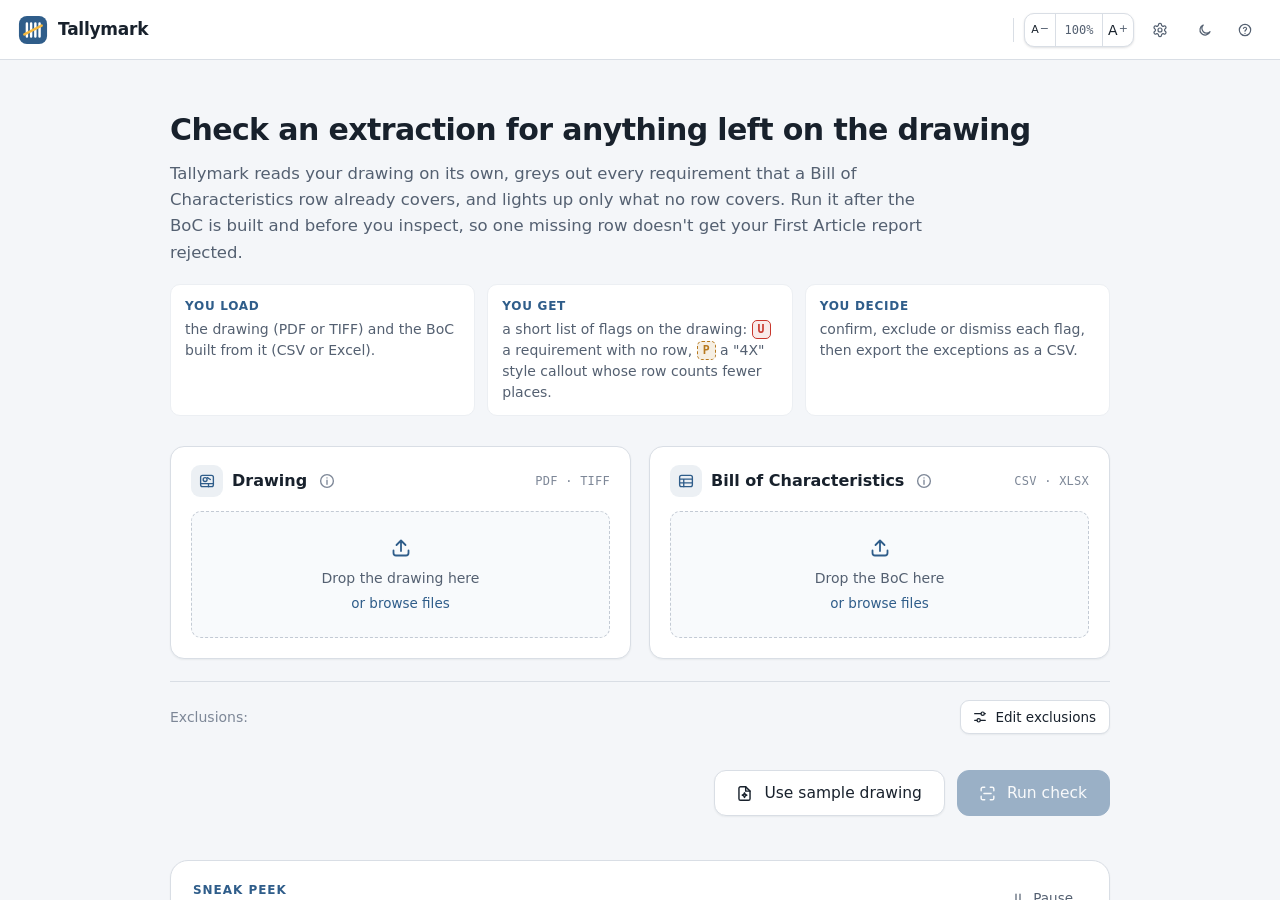
==== commit 57bc3232: "Results screen redesign, layout tools, BoC viewer, guided tour, covered view Results screen brought " ====
--- a/frontend/index.html
+++ b/frontend/index.html
@@ -5,16 +5,19 @@
 <meta name="viewport" content="width=device-width, initial-scale=1">
 <title>Tallymark</title>
 <script>
-  /* Theme before first paint: a stored choice wins, otherwise follow the system. */
+  /* Theme before first paint: light unless the user picked dark with the toggle (kept in localStorage). */
   (function () {
     var t = null;
     try { t = localStorage.getItem("tallymark-theme"); } catch (e) {}
-    if (t !== "light" && t !== "dark") t = window.matchMedia && matchMedia("(prefers-color-scheme: dark)").matches ? "dark" : "light";
-    document.documentElement.setAttribute("data-theme", t);
+    document.documentElement.setAttribute("data-theme", t === "dark" ? "dark" : "light");
   })();
 </script>
-<link rel="stylesheet" href="app.css?v=5">
-<link rel="icon" type="image/svg+xml" href="assets/logo.svg?v=5">
+<script>(function(){var s=100;try{s=parseInt(localStorage.getItem("tallymark.uiScale"),10)||100}catch(e){}if([85,90,100,110,120,130].indexOf(s)<0)s=100;var d=document.documentElement;d.style.setProperty("--tally-ui-zoom",String(s/100));if(s!==100)d.style.zoom=String(s/100);d.setAttribute("data-ui-scale",String(s));})();</script>
+<link rel="stylesheet" href="app.css?v=6">
+<link rel="stylesheet" href="layout-tools.css?v=6">
+<link rel="stylesheet" href="boc-view.css?v=6">
+<link rel="stylesheet" href="tour.css?v=6">
+<link rel="icon" type="image/svg+xml" href="assets/logo.svg?v=6">
 </head>
 <body>
 <!-- Icon sprite: 24px grid, stroked with currentColor so every icon follows the theme. -->
@@ -45,10 +48,17 @@
     <symbol id="i-pause" viewBox="0 0 24 24"><path d="M9 6v12M15 6v12"/></symbol>
     <symbol id="i-play" viewBox="0 0 24 24"><path d="M8 5.8v12.4a.6.6 0 0 0 .9.5l9.8-6.2a.6.6 0 0 0 0-1L8.9 5.3a.6.6 0 0 0-.9.5z"/></symbol>
     <symbol id="i-csv" viewBox="0 0 24 24"><path d="M13.5 3.5H7a2 2 0 0 0-2 2v13a2 2 0 0 0 2 2h10a2 2 0 0 0 2-2V9z"/><path d="M13.5 3.5V9H19M8.5 13h7M8.5 16.5h7"/></symbol>
+    <symbol id="i-eye" viewBox="0 0 24 24"><path d="M2.5 12s3.5-6.5 9.5-6.5 9.5 6.5 9.5 6.5-3.5 6.5-9.5 6.5S2.5 12 2.5 12z"/><circle cx="12" cy="12" r="2.8"/></symbol>
+    <symbol id="i-fade" viewBox="0 0 24 24"><rect x="3.5" y="4.5" width="17" height="15" rx="2.5"/><path d="M12 4.5v15M14.5 8h3.5M14.5 12h3.5M14.5 16h3.5"/></symbol>
+    <symbol id="i-route" viewBox="0 0 24 24"><circle cx="6" cy="18" r="2.2"/><circle cx="18" cy="6" r="2.2"/><path d="M8.2 18H15a3 3 0 0 0 0-6H9a3 3 0 0 1 0-6h6.8"/></symbol>
+    <symbol id="i-keyboard" viewBox="0 0 24 24"><rect x="2.5" y="6" width="19" height="12" rx="2.5"/><path d="M6.5 10h.01M10 10h.01M14 10h.01M17.5 10h.01M8 14.2h8"/></symbol>
+    <symbol id="i-alert" viewBox="0 0 24 24"><path d="M10.3 4.9 3.1 17.6A2 2 0 0 0 4.8 20.5h14.4a2 2 0 0 0 1.7-2.9L13.7 4.9a2 2 0 0 0-3.4 0z"/><path d="M12 9.8v4M12 17v.1"/></symbol>
+    <symbol id="i-search" viewBox="0 0 24 24"><circle cx="10.5" cy="10.5" r="6"/><path d="M15 15l5 5"/></symbol>
+    <symbol id="i-flag" viewBox="0 0 24 24"><path d="M5.5 21V4.5M5.5 4.5h11.5l-2.4 4 2.4 4H5.5"/></symbol>
   </defs>
 </svg>
 
-<div id="app">
+<div id="app" data-ui-scale-fill>
   <header class="topbar">
     <div class="brand">
       <svg class="brand-mark" viewBox="0 0 32 32" aria-hidden="true"><rect x="1" y="1" width="30" height="30" rx="8.5" class="bm-bg"/><path d="M9.5 9v14M14 9v14M18.5 9v14M23 9v14" class="bm-strokes"/><path d="M6.8 20.6 25.2 11.4" class="bm-slash"/></svg>
@@ -57,13 +67,24 @@
     </div>
     <div class="crumb" id="crumb" hidden><span>/</span><span id="crumb-file"></span></div>
     <div class="topbar-actions">
-      <span class="pill-sim" id="pill-sim" hidden><span class="dot"></span>Simulated export</span>
-      <button class="btn btn-primary btn-sm" id="btn-export" hidden title="Export exceptions (Ctrl+E)"><svg class="i"><use href="#i-download"/></svg><span>Export exceptions</span></button>
-      <button class="btn btn-sm" id="btn-rerun" hidden><svg class="i"><use href="#i-refresh"/></svg><span>Rerun</span></button>
+      <span class="pill-sim" id="pill-sim" hidden title="This BoC was prepared for the demo, not exported by an extraction tool"><span class="dot"></span><span class="hide-md">Simulated export</span><span class="show-md">Simulated</span></span>
+      <div class="tb-group" id="tb-run-actions" hidden>
+        <button class="btn btn-sm" id="btn-boc" title="View the Bill of Characteristics (B)"><svg class="i"><use href="#i-table"/></svg><span class="hide-md">View BoC</span></button>
+        <button class="btn btn-sm" id="btn-rerun" title="Start a new check"><svg class="i"><use href="#i-refresh"/></svg><span class="hide-md">Rerun</span></button>
+      </div>
       <button class="btn btn-sm btn-quiet" id="btn-cancel" hidden><svg class="i"><use href="#i-x"/></svg><span>Cancel</span></button>
-      <button class="btn btn-sm btn-quiet" id="btn-settings"><svg class="i"><use href="#i-gear"/></svg><span class="hide-sm">Settings</span></button>
+      <span class="tb-divider" aria-hidden="true"></span>
+      <div class="scale-slot" id="scale-slot-top"></div>
+      <button class="btn btn-sm btn-quiet" id="btn-settings" title="Settings"><svg class="i"><use href="#i-gear"/></svg><span class="hide-lg">Settings</span></button>
       <button class="btn btn-sm btn-quiet btn-square" id="btn-theme" aria-label="Switch to dark mode" title="Switch to dark mode"><svg class="i only-light"><use href="#i-moon"/></svg><svg class="i only-dark"><use href="#i-sun"/></svg></button>
-      <button class="btn btn-sm btn-quiet btn-square" id="btn-help" aria-label="Keyboard shortcuts" title="Keyboard shortcuts"><svg class="i"><use href="#i-help"/></svg></button>
+      <div class="menu-wrap">
+        <button class="btn btn-sm btn-quiet btn-square" id="btn-help" aria-label="Help" title="Help" aria-haspopup="menu" aria-expanded="false" aria-controls="help-menu"><svg class="i"><use href="#i-help"/></svg></button>
+        <div class="menu" id="help-menu" role="menu" aria-label="Help" hidden>
+          <button type="button" role="menuitem" id="menu-tour"><svg class="i"><use href="#i-route"/></svg><span class="mi-t">Take the tour<small id="menu-tour-sub">A short walk through the results</small></span></button>
+          <button type="button" role="menuitem" id="menu-keys"><svg class="i"><use href="#i-keyboard"/></svg><span class="mi-t">Keyboard shortcuts</span><kbd>?</kbd></button>
+        </div>
+      </div>
+      <button class="btn btn-primary btn-sm" id="btn-export" hidden data-tour="export" title="Export exceptions (Ctrl+E)"><svg class="i"><use href="#i-download"/></svg><span class="hide-sm">Export exceptions</span></button>
     </div>
   </header>
 
@@ -150,7 +171,7 @@
             <div class="pk-work">
               <div class="pk-canvas">
                 <div class="pk-stage">
-                  <img src="assets/peek-sheet1.webp?v=5" alt="" width="1100" height="850" draggable="false">
+                  <img src="assets/peek-sheet1.webp?v=6" alt="" width="1100" height="850" draggable="false">
                   <svg class="pk-over" viewBox="0 0 1000 773" preserveAspectRatio="none">
                     <defs>
                       <mask id="pk-veil-mask"><rect width="1000" height="773" fill="white"/><rect x="64" y="301" width="203" height="43" rx="4" fill="black"/><rect x="474" y="578" width="97" height="71" rx="4" fill="black"/></mask>
@@ -233,7 +254,7 @@
 
   <!-- Screen 2: Processing -->
   <main class="screen screen-processing" id="screen-processing" hidden>
-    <aside class="rail" id="proc-rail"><div class="rail-title">SHEETS</div><div id="proc-thumbs"></div></aside>
+    <aside class="rail" id="proc-rail"><div class="rail-head"><span class="col-title">Sheets</span></div><div class="thumbs" id="proc-thumbs"></div></aside>
     <div class="proc-center">
       <div class="proc-grid">
         <div class="proc-sheet">
@@ -241,14 +262,15 @@
           <div class="scanline"></div>
         </div>
         <div class="proc-side">
+          <div class="eyebrow">Running the check</div>
           <div class="proc-title" id="proc-title">Checking the drawing</div>
           <ol class="stages" id="stages"></ol>
-          <div class="progress"><div class="progress-bar" id="progress-bar"></div></div>
-          <div class="progress-foot"><span id="progress-pct">0%</span><button class="link-btn" id="proc-cancel">Cancel</button></div>
+          <div class="progress" role="progressbar" aria-label="Check progress" aria-valuemin="0" aria-valuemax="100" aria-valuenow="0" id="progress"><div class="progress-bar" id="progress-bar"></div></div>
+          <div class="progress-foot"><span id="progress-pct">0%</span><button class="btn btn-sm btn-quiet" id="proc-cancel"><svg class="i"><use href="#i-x"/></svg><span>Cancel</span></button></div>
           <div class="banner banner-red" id="proc-error" hidden>
             <span id="proc-error-text"></span>
             <span class="banner-actions">
-              <button class="btn btn-sm" id="err-retry">Retry</button>
+              <button class="btn btn-sm" id="err-retry"><svg class="i"><use href="#i-refresh"/></svg><span>Retry</span></button>
               <button class="btn btn-sm" id="err-skip" hidden></button>
               <button class="btn btn-sm btn-quiet" id="err-back">Back</button>
             </span>
@@ -260,29 +282,35 @@
 
   <!-- Screen 3: Results -->
   <main class="screen screen-results" id="screen-results" hidden>
-    <div class="summary" id="summary"></div>
+    <div class="summary" id="summary" data-tour="summary"></div>
     <div id="result-banners"></div>
-    <div class="workspace">
-      <aside class="rail" id="rail"><div class="rail-title">SHEETS</div><div id="thumbs"></div></aside>
-      <section class="canvas-col">
+    <div class="workspace" id="workspace">
+      <aside class="rail" id="rail" data-tour="sheets" aria-label="Sheets">
+        <div class="rail-head"><span class="col-title">Sheets</span><span class="rail-count" id="rail-count"></span></div>
+        <div class="thumbs" id="thumbs"></div>
+      </aside>
+      <section class="canvas-col" id="canvas-col" data-tour="canvas" aria-label="Drawing">
         <div class="toolbar">
-          <select class="sheet-select" id="sheet-select" aria-label="Sheet"></select>
-          <button class="btn btn-xs" id="tb-fit" title="Fit sheet (F)"><svg class="i"><use href="#i-fit"/></svg><span>Fit</span></button>
-          <button class="btn btn-xs btn-square" id="tb-in" title="Zoom in (+)" aria-label="Zoom in"><svg class="i"><use href="#i-plus"/></svg></button>
-          <button class="btn btn-xs btn-square" id="tb-out" title="Zoom out (-)" aria-label="Zoom out"><svg class="i"><use href="#i-minus"/></svg></button>
-          <span class="tb-sep"></span>
-          <div class="seg" role="group" aria-label="View">
-            <button id="tb-faded" aria-pressed="true" title="Toggle Faded / Original (O)">Faded</button>
-            <button id="tb-original" aria-pressed="false" title="Toggle Faded / Original (O)">Original</button>
-          </div>
-          <div class="legend">
-            <span><i class="lg lg-u"></i>U unaccounted</span>
-            <span><i class="lg lg-p"></i>P places</span>
-            <span><i class="lg lg-c"></i>covered</span>
-            <span class="tb-page" id="tb-page"></span>
-          </div>
-        </div>
-        <div class="viewport" id="viewport">
+          <select class="sheet-select" id="sheet-select" aria-label="Sheet" data-tour="sheets"></select>
+          <div class="seg seg-view" role="group" aria-label="Drawing view">
+            <button id="tb-faded" aria-pressed="true" title="Faded: covered text greyed out, flags lit (O)"><svg class="i"><use href="#i-fade"/></svg><span>Faded</span></button>
+            <button id="tb-original" aria-pressed="false" title="Original: the untouched drawing sheet (O)"><svg class="i"><use href="#i-eye"/></svg><span>Original</span></button>
+          </div>
+          <button class="toggle-btn" id="tb-covered" aria-pressed="false" title="Outline every text region a BoC row covers (V)"><i class="sw-cov" aria-hidden="true"></i><span>Show covered</span></button>
+          <div class="zoom-group" role="group" aria-label="Zoom">
+            <button class="zg-btn" id="tb-out" title="Zoom out (-)" aria-label="Zoom out"><svg class="i"><use href="#i-minus"/></svg></button>
+            <span class="zg-pct" id="tb-zoom" aria-live="polite">100%</span>
+            <button class="zg-btn" id="tb-in" title="Zoom in (+)" aria-label="Zoom in"><svg class="i"><use href="#i-plus"/></svg></button>
+          </div>
+          <button class="btn btn-sm" id="tb-fit" title="Fit sheet (F)"><svg class="i"><use href="#i-fit"/></svg><span>Fit</span></button>
+          <div class="legend" aria-label="Legend">
+            <span class="lg-chip"><b class="mini-u">U</b>No BoC row</span>
+            <span class="lg-chip"><b class="mini-p">P</b>Places short</span>
+            <span class="lg-chip lg-covered" title="Faded view: grey boxes are text a BoC row covers"><i class="lg lg-c"></i>Covered (grey)</span>
+          </div>
+          <span class="tb-page" id="tb-page"></span>
+        </div>
+        <div class="viewport" id="viewport" data-ui-scale-exempt>
           <div class="stage" id="stage">
             <svg class="overlay" id="overlay" xmlns="http://www.w3.org/2000/svg"></svg>
             <div class="tags" id="tags"></div>
@@ -290,15 +318,26 @@
           <div class="hover-tip" id="hover-tip" hidden></div>
         </div>
       </section>
-      <aside class="flags-col">
+      <aside class="flags-col" id="flags-col" data-tour="flags" aria-label="Flags">
         <div class="flags-head">
-          <div class="flags-title-row"><span class="rail-title">FLAGS</span><span class="muted mono small">sorted by sheet, zone</span></div>
-          <div class="chips" id="chips"></div>
+          <div class="panel-tabs" role="tablist" aria-label="Right panel">
+            <button role="tab" id="tab-flags" aria-selected="true" aria-controls="flag-list"><svg class="i"><use href="#i-flag"/></svg><span>Flags</span><span class="n" id="tab-flags-n"></span></button>
+            <button role="tab" id="tab-covered" aria-selected="false" aria-controls="covered-list" tabindex="-1" title="Text regions a BoC row already covers (read-only)"><svg class="i"><use href="#i-check"/></svg><span>Covered</span><span class="n" id="tab-covered-n"></span></button>
+          </div>
+          <div id="flags-tools">
+            <div class="chips" id="chips" role="group" aria-label="Filter flags"></div>
+            <div class="sort-note">Sorted by sheet, then zone</div>
+          </div>
+          <div id="covered-tools" hidden>
+            <label class="search"><svg class="i"><use href="#i-search"/></svg><input type="search" id="covered-search" placeholder="Search CN, requirement or text" aria-label="Search covered regions" autocomplete="off" spellcheck="false"></label>
+            <div class="covered-note">Read-only. Click one to see it on the drawing. <button class="link-btn" id="covered-boc">Open in BoC table</button></div>
+          </div>
         </div>
         <div class="flag-list" id="flag-list" role="listbox" aria-label="Flags"></div>
+        <div class="covered-list" id="covered-list" aria-label="Covered text regions" hidden></div>
       </aside>
     </div>
-    <section class="detail" id="detail" hidden></section>
+    <section class="detail" id="detail" data-tour="detail" aria-label="Flag detail" hidden></section>
   </main>
 </div>
 
@@ -311,7 +350,7 @@
   <p>The engineering drawing of the part, every sheet. It is the file the inspector measures against, at the same revision the BoC was built from.</p>
   <figure class="ip-fig ip-draw">
     <div class="ipd-frame">
-      <img src="assets/drawing-crop.webp?v=5" alt="Corner of an engineering drawing with dimension and tolerance callouts" width="640" height="619">
+      <img src="assets/drawing-crop.webp?v=6" alt="Corner of an engineering drawing with dimension and tolerance callouts" width="640" height="619">
       <svg viewBox="0 0 100 100" preserveAspectRatio="none" aria-hidden="true">
         <g class="ipd-b" style="--i:0"><circle cx="17.6" cy="11.6" r="3.4"/><text x="17.6" y="12.9">1</text></g>
         <g class="ipd-b" style="--i:1"><circle cx="22" cy="16" r="3.4"/><text x="22" y="17.3">2</text></g>
@@ -364,7 +403,7 @@
 
 <div class="modal-back" id="export-modal" hidden>
   <div class="modal" role="dialog" aria-modal="true" aria-labelledby="export-title">
-    <div class="modal-head"><div id="export-title">Export exceptions</div><button class="btn btn-xs btn-square" data-close aria-label="Close"><svg class="i"><use href="#i-x"/></svg></button></div>
+    <div class="modal-head"><div id="export-title">Export exceptions</div><button class="btn btn-sm btn-quiet btn-square" data-close aria-label="Close"><svg class="i"><use href="#i-x"/></svg></button></div>
     <div class="modal-body">
       <div class="export-opts">
         <label><input type="checkbox" id="export-dismissed"> Include dismissed flags</label>
@@ -379,8 +418,11 @@
 
 <div class="drawer-back" id="settings" hidden>
   <div class="drawer" role="dialog" aria-modal="true" aria-labelledby="settings-title">
-    <div class="modal-head"><div id="settings-title">Exclusions</div><button class="btn btn-xs btn-square" data-close aria-label="Close"><svg class="i"><use href="#i-x"/></svg></button></div>
+    <div class="modal-head"><div id="settings-title">Settings</div><button class="btn btn-sm btn-quiet btn-square" data-close aria-label="Close"><svg class="i"><use href="#i-x"/></svg></button></div>
     <div class="drawer-body">
+      <div class="drawer-section first">Display</div>
+      <div class="toggle-row"><span>Interface size<small class="row-sub">Scales text and controls. Ctrl+Alt+= / Ctrl+Alt+- also work.</small></span><div class="scale-slot" id="scale-slot-drawer"></div></div>
+      <div class="drawer-section">Exclusions</div>
       <div id="excl-toggles"></div>
       <div class="field">
         <label for="excl-regex">Also ignore text matching</label>
@@ -419,11 +461,14 @@
     <div class="modal-body">
       <div class="help-title" id="help-title">Tallymark keyboard shortcuts</div>
       <div class="shortcuts" id="shortcuts"></div>
-      <div class="small muted">Press ? or click anywhere to close.</div>
+      <div class="help-foot"><span class="small muted">Press ? or click anywhere to close.</span><button class="btn btn-sm" id="help-tour"><svg class="i"><use href="#i-route"/></svg><span>Take the tour</span></button></div>
     </div>
   </div>
 </div>
 
-<script src="app.js?v=5"></script>
+<script src="layout-tools.js?v=6"></script>
+<script src="boc-view.js?v=6"></script>
+<script src="app.js?v=6"></script>
+<script src="tour.js?v=6"></script>
 </body>
 </html>
--- a/frontend/app.css
+++ b/frontend/app.css
@@ -18,6 +18,7 @@
   --shadow-md: 0 8px 24px rgba(20, 28, 38, .12), 0 1px 3px rgba(20, 28, 38, .06);
   --shadow-lg: 0 18px 50px rgba(20, 28, 38, .22);
   --logo-bg: #2F5D8A; --logo-slash: #F5B83D;
+  --covered-bar: #8A94A3; --teal: #0E8C7F; --teal-tint: rgba(14, 140, 127, .12); --teal-ink: #0B6E64;
   --r-sm: 6px; --r: 10px; --r-lg: 14px; --r-xl: 18px;
   --sans: 'IBM Plex Sans', system-ui, -apple-system, 'Segoe UI', sans-serif;
   --mono: 'IBM Plex Mono', ui-monospace, 'Cascadia Mono', Consolas, monospace;
@@ -40,6 +41,7 @@
   --shadow-md: 0 10px 28px rgba(0, 0, 0, .45), 0 1px 3px rgba(0, 0, 0, .3);
   --shadow-lg: 0 20px 56px rgba(0, 0, 0, .6);
   --logo-bg: #3A73B5; --logo-slash: #F5B83D;
+  --covered-bar: #6E7A8A; --teal: #3CC4B4; --teal-tint: rgba(60, 196, 180, .14); --teal-ink: #7FDCD0;
 }
 * { box-sizing: border-box; }
 html, body { margin: 0; height: 100%; background: var(--bg); }
@@ -54,7 +56,7 @@
 .i { width: 18px; height: 18px; flex: 0 0 auto; fill: none; stroke: currentColor; stroke-width: 1.8; stroke-linecap: round; stroke-linejoin: round; }
 #i-play path { fill: currentColor; }
 
-#app { height: 100vh; display: flex; flex-direction: column; min-height: 0; }
+#app { height: 100vh; display: flex; flex-direction: column; min-height: 0; container: app / inline-size; }
 
 /* buttons */
 .btn {
@@ -89,7 +91,7 @@
 @keyframes btn-pulse { 0% { box-shadow: 0 0 0 0 rgba(58, 115, 181, .6) } 100% { box-shadow: 0 0 0 14px rgba(58, 115, 181, 0) } }
 
 /* top bar */
-.topbar { display: flex; align-items: center; gap: 14px; height: 58px; flex: 0 0 58px; padding: 0 18px; background: var(--panel); border-bottom: 1px solid var(--border); }
+.topbar { position: relative; z-index: 30; display: flex; align-items: center; gap: 14px; height: 60px; flex: 0 0 60px; padding: 0 18px; background: var(--panel); border-bottom: 1px solid var(--border); }
 .brand { display: flex; align-items: center; gap: 10px; min-width: 0; }
 .brand-mark { width: 30px; height: 30px; flex: 0 0 30px; }
 .bm-bg { fill: var(--logo-bg); }
@@ -99,7 +101,23 @@
 .brand-tag { font-size: 13px; color: var(--muted); padding-left: 10px; border-left: 1px solid var(--border); white-space: nowrap; }
 .crumb { display: flex; gap: 8px; color: var(--muted); font: 13px var(--mono); min-width: 0; }
 .crumb #crumb-file { color: var(--ink-2); overflow: hidden; text-overflow: ellipsis; white-space: nowrap; }
-.topbar-actions { margin-left: auto; display: flex; align-items: center; gap: 6px; }
+.topbar-actions { margin-left: auto; display: flex; align-items: center; gap: 6px; min-width: 0; }
+.tb-group { display: flex; align-items: center; gap: 6px; }
+.tb-group[hidden] { display: none; }
+.tb-divider { width: 1px; height: 24px; margin: 0 4px; background: var(--border); }
+.topbar-actions > .btn-primary { margin-left: 6px; }
+.scale-slot { display: inline-flex; }
+.scale-slot .tl-scale { height: 34px; border-radius: 10px; }
+.show-md { display: none; }
+.menu-wrap { position: relative; }
+.menu { position: absolute; right: 0; top: calc(100% + 8px); z-index: 50; width: 270px; padding: 6px; background: var(--panel); border: 1px solid var(--border); border-radius: var(--r-lg); box-shadow: var(--shadow-lg); animation: pop-in .14s ease; }
+.menu [role=menuitem] { width: 100%; display: flex; align-items: center; gap: 11px; padding: 10px 11px; border: 0; border-radius: var(--r); background: transparent; color: var(--ink); font-size: 14.5px; font-weight: 500; text-align: left; cursor: pointer; }
+.menu [role=menuitem] .i { color: var(--accent-text); }
+.menu [role=menuitem]:hover:not(:disabled), .menu [role=menuitem]:focus-visible { background: var(--accent-tint); outline: none; }
+.menu [role=menuitem]:disabled { cursor: not-allowed; opacity: .55; }
+.mi-t { display: flex; flex-direction: column; gap: 1px; flex: 1; }
+.mi-t small { font-size: 12.5px; font-weight: 400; color: var(--muted); }
+.menu kbd { margin-left: auto; }
 .only-dark { display: none; }
 :root[data-theme="dark"] .only-dark { display: block; }
 :root[data-theme="dark"] .only-light { display: none; }
@@ -317,143 +335,279 @@
 .ip-facts dd { margin: 0; }
 .ip-facts .mono { font-size: 12.5px; color: var(--ink); }
 
-/* rails */
-.rail { width: 132px; flex: 0 0 132px; border-right: 1px solid var(--border); background: var(--panel); padding: 14px 12px; display: flex; flex-direction: column; gap: 10px; overflow: auto; }
+/* rails (sheets): one soft card per sheet */
+.rail { width: 176px; flex: 0 0 176px; border-right: 1px solid var(--border); background: var(--panel); padding: 14px 12px; display: flex; flex-direction: column; gap: 12px; overflow: auto; min-width: 0; }
+.rail-head { display: flex; align-items: center; gap: 8px; padding: 0 2px; }
+.col-title { font-size: 13px; font-weight: 600; letter-spacing: .06em; text-transform: uppercase; color: var(--ink-2); }
+.rail-count { min-width: 22px; height: 22px; padding: 0 7px; display: inline-flex; align-items: center; justify-content: center; border-radius: 999px; background: var(--track); color: var(--ink-2); font-size: 12.5px; font-weight: 600; }
 .rail-title { font-size: 12px; letter-spacing: .08em; color: var(--muted); font-weight: 600; }
-.thumb { position: relative; display: block; width: 100%; padding: 0; border: 1px solid var(--border); background: var(--panel-2); cursor: pointer; text-align: left; margin-bottom: 10px; border-radius: var(--r-sm); overflow: hidden; color: inherit; transition: border-color .15s ease, box-shadow .15s ease; }
-.thumb:hover { border-color: var(--border-strong); }
-.thumb.active { border-color: var(--accent-text); box-shadow: 0 0 0 2px var(--accent-tint-2); }
+.thumbs { display: flex; flex-direction: column; gap: 10px; }
+.thumb { position: relative; display: flex; flex-direction: column; gap: 8px; width: 100%; padding: 7px; border: 1px solid var(--border-soft); background: var(--panel-2); cursor: pointer; text-align: left; border-radius: var(--r-lg); color: inherit; font: inherit; transition: border-color .15s ease, box-shadow .15s ease, background-color .15s ease; }
+.thumb:hover { border-color: var(--border-strong); background: var(--raised); box-shadow: var(--shadow-sm); }
+.thumb.active { border-color: var(--accent-text); background: var(--accent-tint); box-shadow: 0 0 0 1px var(--accent-text), var(--shadow-sm); }
+.thumb-img { display: block; border-radius: 9px; overflow: hidden; background: #fff; border: 1px solid var(--border-soft); }
 .thumb img, .thumb .ph { display: block; width: 100%; aspect-ratio: 1.294; object-fit: contain; background: #fff; }
-.thumb-foot { display: flex; align-items: center; gap: 5px; padding: 5px 7px; border-top: 1px solid var(--border); font: 12px var(--mono); color: var(--ink-2); }
-.badge { margin-left: auto; min-width: 18px; height: 18px; padding: 0 5px; display: inline-flex; align-items: center; justify-content: center; border-radius: 9px; background: var(--track); color: var(--ink-2); font-size: 11.5px; }
-.badge.hot { background: var(--red); color: #fff; }
+.thumb-foot { display: flex; align-items: center; flex-wrap: wrap; gap: 6px; padding: 0 3px 2px; }
+.thumb-name { font-size: 14px; font-weight: 600; color: var(--ink); }
+.thumb.active .thumb-name { color: var(--accent-text); }
+.count-pill { margin-left: auto; display: inline-flex; align-items: center; gap: 4px; height: 22px; padding: 0 9px; border-radius: 999px; background: var(--track); color: var(--ink-2); font-size: 12.5px; font-weight: 600; white-space: nowrap; }
+.count-pill .i { width: 13px; height: 13px; stroke-width: 2.4; }
+.count-pill.hot { background: var(--red-tint); color: var(--red-ink); box-shadow: inset 0 0 0 1px color-mix(in srgb, var(--red) 35%, transparent); }
+.count-pill.done { background: var(--success-tint); color: var(--success); }
 
 /* processing */
 .screen-processing:not([hidden]) { display: flex; }
-.proc-center { flex: 1; display: flex; align-items: center; justify-content: center; padding: 28px; min-width: 0; }
-.proc-grid { width: 100%; max-width: 1080px; display: grid; grid-template-columns: minmax(0, 1.35fr) minmax(320px, 1fr); gap: 32px; align-items: center; }
-.proc-sheet { position: relative; overflow: hidden; background: #fff; border: 1px solid var(--border); border-radius: var(--r-lg); box-shadow: var(--shadow-md); }
+.proc-center { flex: 1; display: flex; align-items: center; justify-content: center; padding: 32px; min-width: 0; overflow: auto; }
+.proc-grid { width: 100%; max-width: 1100px; display: grid; grid-template-columns: minmax(0, 1.35fr) minmax(320px, 1fr); gap: 36px; align-items: center; }
+.proc-sheet { position: relative; overflow: hidden; background: #fff; border: 1px solid var(--border); border-radius: var(--r-xl); box-shadow: var(--shadow-md); }
 .proc-sheet-inner { opacity: .45; filter: grayscale(1); }
 .proc-sheet-inner img, .proc-placeholder { display: block; width: 100%; aspect-ratio: 1.294; }
 .scanline { position: absolute; left: 0; right: 0; height: 2px; background: #2F5D8A; box-shadow: 0 0 12px 2px rgba(47, 93, 138, .5); animation: scan 1.6s linear infinite; }
 .proc-sheet.stopped .scanline { display: none; }
 @keyframes scan { 0% { top: 0%; opacity: 0 } 10% { opacity: 1 } 90% { opacity: 1 } 100% { top: 100%; opacity: 0 } }
-.proc-title { font-size: 18px; font-weight: 600; margin-bottom: 16px; }
-.stages { list-style: none; margin: 0; padding: 0; }
-.stages li { display: flex; align-items: center; gap: 12px; height: 38px; border-bottom: 1px solid var(--border-soft); font-size: 14.5px; color: var(--muted); }
-.stages li .mark { width: 16px; text-align: center; font-family: var(--mono); }
+.proc-side { background: var(--panel); border: 1px solid var(--border); border-radius: var(--r-xl); padding: 22px 22px 18px; box-shadow: var(--shadow-sm); }
+.proc-title { font-size: 19px; font-weight: 600; margin: 4px 0 16px; letter-spacing: -0.01em; }
+.stages { list-style: none; margin: 0; padding: 0; display: flex; flex-direction: column; gap: 2px; }
+.stages li { display: flex; align-items: center; gap: 12px; min-height: 42px; padding: 0 10px; border-radius: var(--r); font-size: 15px; color: var(--muted); }
+.stages li .mark { flex: 0 0 24px; height: 24px; display: inline-flex; align-items: center; justify-content: center; border-radius: 50%; border: 1.5px solid var(--border-strong); }
+.stages li .mark .i { width: 14px; height: 14px; stroke-width: 2.6; }
 .stages li .count { margin-left: auto; font: 13px var(--mono); color: var(--muted); }
-.stages li.done { color: var(--ink); } .stages li.done .mark { color: var(--success); }
-.stages li.running { color: var(--accent-text); font-weight: 500; }
+.stages li.done { color: var(--ink); }
+.stages li.done .mark { background: var(--success-tint); border-color: transparent; color: var(--success); }
+.stages li.running { color: var(--ink); font-weight: 600; background: var(--accent-tint); }
+.stages li.running .mark { border-color: var(--track); border-top-color: var(--accent-text); animation: pk-spin .9s linear infinite; }
 .stages li.error { color: var(--red); }
-.progress { margin-top: 20px; height: 6px; background: var(--track); border-radius: 3px; overflow: hidden; }
-.progress-bar { height: 100%; width: 0; background: var(--accent-text); border-radius: 3px; transition: width .35s ease; }
-.progress-foot { display: flex; margin-top: 9px; font: 13px var(--mono); color: var(--ink-2); }
-.progress-foot .link-btn { margin-left: auto; }
-
-/* results */
+.stages li.error .mark { background: var(--red-tint); border-color: transparent; color: var(--red); }
+.progress { margin-top: 18px; height: 10px; background: var(--track); border-radius: 999px; overflow: hidden; }
+.progress-bar { height: 100%; width: 0; background: var(--accent); border-radius: 999px; transition: width .35s ease; }
+.progress-foot { display: flex; align-items: center; margin-top: 10px; font: 600 14px var(--mono); color: var(--ink-2); }
+.progress-foot .btn { margin-left: auto; }
+.screen-processing .rail .thumb { cursor: default; }
+
+/* results: summary bar */
 .screen-results:not([hidden]) { display: flex; flex-direction: column; }
-.summary { display: flex; align-items: center; gap: 24px; padding: 12px 18px; background: var(--panel); border-bottom: 1px solid var(--border); flex-wrap: wrap; row-gap: 8px; }
-.big { display: flex; align-items: baseline; gap: 10px; }
-.big-num { font: 600 32px/1 var(--mono); color: var(--red); }
+.summary { display: flex; align-items: center; gap: 18px 28px; padding: 14px 20px; background: var(--panel); border-bottom: 1px solid var(--border); flex-wrap: wrap; }
+.sum-hero { display: flex; align-items: center; gap: 12px; }
+.big-num { font: 700 40px/1 var(--sans); letter-spacing: -0.03em; color: var(--red); font-variant-numeric: tabular-nums; }
 .big-num.zero { color: var(--success); }
-.big-label { font-size: 14px; color: var(--ink-2); }
-.cov { flex: 1; min-width: 140px; max-width: 520px; }
-.cov-bar { display: flex; height: 7px; border-radius: 4px; overflow: hidden; background: var(--track); }
-.cov-bar .c { background: var(--border-strong); } .cov-bar .l { background: var(--red); }
-.cov-legend { display: flex; justify-content: space-between; margin-top: 6px; font: 12px var(--mono); color: var(--muted); }
-.stats { display: flex; gap: 20px; font-size: 14px; color: var(--ink-2); flex-wrap: wrap; }
-.stats b { font: 400 14px var(--mono); color: var(--ink); }
-.review { margin-left: auto; display: flex; align-items: center; gap: 8px; font-size: 14px; white-space: nowrap; color: var(--ink-2); padding: 5px 12px; border-radius: 999px; background: var(--panel-2); border: 1px solid var(--border-soft); }
-.review .dot { width: 8px; height: 8px; border-radius: 50%; background: var(--muted); }
-.review.done { color: var(--success); background: var(--success-tint); border-color: transparent; } .review.done .dot { background: var(--success); }
-#result-banners .banner { margin: 10px 18px 0; }
+.big-text { display: flex; flex-direction: column; gap: 2px; }
+.big-label { font-size: 17px; font-weight: 600; color: var(--ink); line-height: 1.2; }
+.big-sub { font-size: 13.5px; color: var(--ink-2); line-height: 1.3; }
+.cov { flex: 1 1 260px; min-width: 220px; max-width: 460px; }
+.cov-head { display: flex; align-items: baseline; gap: 10px; margin-bottom: 7px; font-size: 13.5px; color: var(--ink-2); }
+.cov-head b { margin-left: auto; font-size: 15px; color: var(--ink); }
+.cov-bar { display: flex; height: 10px; border-radius: 999px; overflow: hidden; background: var(--track); gap: 2px; }
+.cov-bar .c { background: var(--covered-bar); border-radius: 999px 0 0 999px; }
+.cov-bar .l { background: var(--red); border-radius: 0 999px 999px 0; min-width: 4px; }
+.cov-legend { display: flex; align-items: center; flex-wrap: wrap; gap: 4px 16px; margin-top: 7px; font-size: 13.5px; color: var(--ink-2); }
+.cov-legend b { color: var(--ink); font-weight: 600; margin-right: 3px; }
+.cov-legend > span { display: inline-flex; align-items: center; }
+.sw { display: inline-block; width: 10px; height: 10px; border-radius: 3px; margin-right: 7px; }
+.sw-c { background: var(--covered-bar); } .sw-l { background: var(--red); }
+.cov-link { display: inline-flex; align-items: center; gap: 0; height: 28px; margin-left: -8px; padding: 0 6px 0 8px; border: 0; border-radius: 8px; background: transparent; color: var(--ink-2); font: inherit; cursor: pointer; transition: background-color .15s ease, color .15s ease; }
+.cov-link .i { width: 15px; height: 15px; margin-left: 2px; color: var(--accent-text); }
+.cov-link:hover { background: var(--accent-tint); color: var(--ink); }
+.cov-link:hover b { color: var(--accent-text); }
+.stat-chips { display: flex; flex-wrap: wrap; gap: 8px; }
+.stat { display: flex; flex-direction: column; justify-content: center; gap: 1px; min-width: 86px; padding: 7px 13px; border: 1px solid var(--border-soft); border-radius: var(--r); background: var(--panel-2); }
+.stat b { font-size: 19px; font-weight: 700; line-height: 1.15; color: var(--ink); letter-spacing: -0.01em; }
+.stat span { display: inline-flex; align-items: center; gap: 5px; font-size: 13px; color: var(--ink-2); white-space: nowrap; }
+.stat .mini-u, .stat .mini-p { width: 17px; height: 17px; font-size: 10.5px; font-style: normal; }
+.stat-u b { color: var(--red); } .stat-p b { color: var(--amber); }
+.review { margin-left: auto; min-width: 170px; padding: 9px 14px; border-radius: var(--r); background: var(--panel-2); border: 1px solid var(--border-soft); }
+.review-top { display: flex; align-items: center; gap: 6px; font-size: 14.5px; color: var(--ink-2); white-space: nowrap; }
+.review-top b { color: var(--ink); font-size: 16px; }
+.review-top .i { width: 17px; height: 17px; stroke-width: 2.4; }
+.review-bar { margin-top: 7px; height: 6px; border-radius: 999px; background: var(--track); overflow: hidden; }
+.review-bar i { display: block; height: 100%; border-radius: 999px; background: var(--accent-text); transition: width .3s ease; }
+.review.done { color: var(--success); background: var(--success-tint); border-color: transparent; }
+.review.done .review-top { color: var(--success); font-weight: 600; }
+.review.done .review-bar i { background: var(--success); }
+#result-banners { display: flex; flex-direction: column; gap: 6px; padding: 8px 20px 0; }
+#result-banners:empty { display: none; }
+.notice { margin: 0; padding: 0 4px 0 12px; min-height: 36px; align-items: center; flex-wrap: nowrap; gap: 9px; font-size: 13.5px; border-radius: 10px; }
+.notice-text { flex: 1; min-width: 0; padding: 7px 0; border: 0; background: none; color: inherit; font: inherit; text-align: left; cursor: pointer; overflow: hidden; text-overflow: ellipsis; white-space: nowrap; }
+.notice.expanded .notice-text { white-space: normal; }
+.notice-x { flex: 0 0 30px; width: 30px; height: 30px; display: inline-flex; align-items: center; justify-content: center; border: 0; border-radius: 8px; background: transparent; color: inherit; cursor: pointer; opacity: .8; }
+.notice-x .i { width: 16px; height: 16px; }
+.notice-x:hover { opacity: 1; background: color-mix(in srgb, currentColor 12%, transparent); }
+.notice-x:focus-visible, .notice-text:focus-visible { outline: 2px solid currentColor; outline-offset: 1px; }
+.notices-slot:empty { display: none; }
+.notices-link { height: 24px; padding: 0 9px; border: 1px dashed var(--border-strong); border-radius: 999px; background: transparent; color: var(--ink-2); font-size: 12.5px; cursor: pointer; white-space: nowrap; }
+.notices-link:hover { color: var(--ink); border-color: var(--accent-text); }
+.notices-link u { color: var(--accent-text); text-decoration: none; font-weight: 600; }
+
+/* results: workspace */
 .workspace { flex: 1; display: flex; min-height: 0; }
 .canvas-col { flex: 1; display: flex; flex-direction: column; min-width: 0; background: var(--canvas); }
-.toolbar { display: flex; align-items: center; flex-wrap: wrap; row-gap: 6px; gap: 8px; padding: 8px 14px; background: var(--panel); border-bottom: 1px solid var(--border); }
-.sheet-select { display: none; height: 30px; padding: 0 8px; font-size: 13px; border: 1px solid var(--border); border-radius: 8px; background: var(--raised); color: var(--ink); }
-.tb-sep { width: 1px; height: 20px; background: var(--border); margin: 0 4px; }
-.seg { display: flex; padding: 2px; gap: 2px; border: 1px solid var(--border); border-radius: 9px; background: var(--panel-2); }
-.seg button { height: 26px; padding: 0 12px; border: 0; border-radius: 7px; background: transparent; color: var(--ink-2); font-size: 13px; font-weight: 500; cursor: pointer; transition: background-color .15s ease, color .15s ease; }
-.seg button:hover { color: var(--ink); }
-.seg button[aria-pressed="true"] { background: var(--seg-on-bg); color: var(--seg-on-ink); }
-.legend { margin-left: auto; display: flex; align-items: center; flex-wrap: wrap; gap: 14px; font: 12.5px var(--mono); color: var(--ink-2); }
-.legend span { display: flex; align-items: center; gap: 6px; }
-.lg { width: 12px; height: 12px; display: inline-block; border-radius: 3px; }
-.lg-u { border: 1.5px solid var(--red); background: var(--red-tint); }
-.lg-p { border: 1.5px dashed var(--amber); background: var(--amber-tint); }
+.toolbar { display: flex; align-items: center; flex-wrap: wrap; gap: 8px 10px; padding: 9px 14px; background: var(--panel); border-bottom: 1px solid var(--border); }
+.sheet-select { display: none; height: 36px; padding: 0 10px; font-size: 14px; border: 1px solid var(--border); border-radius: 10px; background: var(--raised); color: var(--ink); }
+.tb-sep { width: 1px; height: 22px; background: var(--border); margin: 0 2px; }
+.seg { display: inline-flex; padding: 3px; gap: 3px; border: 1px solid var(--border); border-radius: 12px; background: var(--panel-2); }
+.seg button { display: inline-flex; align-items: center; gap: 7px; height: 30px; padding: 0 13px; border: 0; border-radius: 9px; background: transparent; color: var(--ink-2); font-size: 14px; font-weight: 500; cursor: pointer; transition: background-color .15s ease, color .15s ease, box-shadow .15s ease; }
+.seg button .i { width: 16px; height: 16px; }
+.seg button:hover { color: var(--ink); background: var(--accent-tint); }
+.seg button[aria-pressed="true"] { background: var(--seg-on-bg); color: var(--seg-on-ink); box-shadow: var(--shadow-sm); }
+.toggle-btn { display: inline-flex; align-items: center; gap: 8px; height: 38px; padding: 0 13px; border: 1px solid var(--border); border-radius: 12px; background: var(--raised); color: var(--ink-2); font-size: 14px; font-weight: 500; cursor: pointer; box-shadow: var(--shadow-sm); transition: background-color .15s ease, border-color .15s ease, color .15s ease; }
+.toggle-btn:hover { border-color: var(--border-strong); color: var(--ink); }
+.toggle-btn[aria-pressed="true"] { border-color: var(--teal); background: var(--teal-tint); color: var(--teal-ink); }
+.sw-cov { width: 14px; height: 14px; border-radius: 4px; border: 2px solid var(--teal); background: transparent; }
+.toggle-btn[aria-pressed="true"] .sw-cov { background: var(--teal); box-shadow: inset 0 0 0 2px var(--teal-tint); }
+.zoom-group { display: inline-flex; align-items: center; height: 38px; border: 1px solid var(--border); border-radius: 12px; background: var(--raised); box-shadow: var(--shadow-sm); overflow: hidden; }
+.zg-btn { width: 38px; height: 100%; display: inline-flex; align-items: center; justify-content: center; border: 0; background: transparent; color: var(--ink-2); cursor: pointer; }
+.zg-btn .i { width: 17px; height: 17px; }
+.zg-btn:hover { background: var(--accent-tint); color: var(--ink); }
+.zg-pct { min-width: 54px; padding: 0 4px; text-align: center; font-size: 13.5px; font-weight: 600; color: var(--ink); border-left: 1px solid var(--border-soft); border-right: 1px solid var(--border-soft); line-height: 36px; }
+.legend { display: flex; align-items: center; flex-wrap: wrap; gap: 6px; }
+.legend { gap: 2px 12px; padding-left: 4px; }
+.lg-chip { display: inline-flex; align-items: center; gap: 6px; height: 28px; font-size: 13px; color: var(--ink-2); white-space: nowrap; }
+.lg-covered { display: none; }
+@container app (min-width: 1500px) { .lg-covered { display: inline-flex; } }
+.lg-chip .mini-u, .lg-chip .mini-p { width: 18px; height: 18px; font-size: 11px; }
+.lg { width: 14px; height: 14px; display: inline-block; border-radius: 4px; margin-left: 2px; }
 .lg-c { border: 1px solid var(--border-strong); background: var(--track); }
+.tb-page { margin-left: auto; font-size: 13.5px; font-weight: 500; color: var(--ink-2); white-space: nowrap; }
 .viewport { flex: 1; position: relative; overflow: hidden; min-height: 0; cursor: grab; }
 .viewport.dragging { cursor: grabbing; }
-.stage { position: absolute; left: 0; top: 0; transform-origin: 0 0; background: #fff; box-shadow: 0 2px 8px rgba(0, 0, 0, .18); }
+.stage { position: absolute; left: 0; top: 0; transform-origin: 0 0; background: #fff; box-shadow: 0 2px 10px rgba(0, 0, 0, .18); border-radius: 2px; }
 .stage.animate { transition: transform .25s ease; }
 .overlay { position: absolute; inset: 0; width: 100%; height: 100%; display: block; }
 .tags { position: absolute; inset: 0; pointer-events: none; }
-.tag { position: absolute; transform-origin: 0 100%; padding: 1px 5px; border-radius: 4px; font: 600 12px/1.15 var(--mono); color: #fff; white-space: nowrap; pointer-events: auto; cursor: pointer; }
+.tag { position: absolute; transform-origin: 0 100%; padding: 2px 6px; border-radius: 5px; font: 600 12.5px/1.15 var(--mono); color: #fff; white-space: nowrap; pointer-events: auto; cursor: pointer; box-shadow: 0 1px 2px rgba(0, 0, 0, .2); }
 .tag.u { background: #C8372D; } .tag.p { background: #B7791F; }
 .tag.confirmed { background: #8E2A22; } .tag.excluded { background: #2F5D8A; } .tag.dismissed { background: #9AA3AE; }
+.tag.cvtag { padding: 1px 5px; font-size: 11px; background: rgba(255, 255, 255, .92); color: #0B6E64; box-shadow: inset 0 0 0 1px #0E8C7F; }
+.tag.cvtag.on { background: #0E8C7F; color: #fff; }
+.tag.loc { background: #2F5D8A; }
 .flag-shape { cursor: pointer; }
 .flag-shape.selected { animation: flag-pulse .9s ease 1; }
 @keyframes flag-pulse { 0% { stroke-width: 2; } 40% { stroke-width: 9; } 100% { stroke-width: 2; } }
 .covered-shape { fill: #8A94A3; fill-opacity: .13; stroke: #8A94A3; stroke-opacity: .45; }
 .covered-shape:hover { fill-opacity: .28; }
-.hover-tip { position: absolute; z-index: 5; pointer-events: none; background: var(--tip-bg); color: var(--tip-ink); padding: 5px 9px; border-radius: 7px; font: 13px var(--mono); white-space: nowrap; box-shadow: var(--shadow-md); }
-
-.flags-col { width: 340px; flex: 0 0 340px; border-left: 1px solid var(--border); background: var(--panel); display: flex; flex-direction: column; min-height: 0; }
-.flags-head { padding: 12px 14px; border-bottom: 1px solid var(--border); }
-.flags-title-row { display: flex; align-items: center; margin-bottom: 10px; }
-.flags-title-row .small { margin-left: auto; }
+.covered-shape.on { fill: #0E8C7F; fill-opacity: .08; stroke: #0E8C7F; stroke-opacity: .9; cursor: pointer; }
+.covered-shape.on:hover, .covered-shape.selected { fill: #0E8C7F; fill-opacity: .2; }
+.locate-shape { pointer-events: none; animation: locate-pulse 1.1s ease 2; }
+@keyframes locate-pulse { 0%, 100% { stroke-width: 3; stroke-opacity: 1; } 50% { stroke-width: 10; stroke-opacity: .55; } }
+.hover-tip { position: absolute; z-index: 5; pointer-events: none; max-width: min(520px, 90%); background: var(--tip-bg); color: var(--tip-ink); padding: 6px 10px; border-radius: 8px; font: 13px/1.4 var(--sans); white-space: normal; box-shadow: var(--shadow-md); }
+
+/* results: right column (flags + covered) */
+.flags-col { width: 340px; flex: 0 0 340px; border-left: 1px solid var(--border); background: var(--panel); display: flex; flex-direction: column; min-height: 0; min-width: 0; }
+.flags-head { padding: 12px 14px 12px; border-bottom: 1px solid var(--border); display: flex; flex-direction: column; gap: 11px; }
+.panel-tabs { display: flex; gap: 4px; padding: 3px; border-radius: 12px; background: var(--panel-2); border: 1px solid var(--border-soft); }
+.panel-tabs [role=tab] { flex: 1; display: inline-flex; align-items: center; justify-content: center; gap: 7px; height: 34px; border: 0; border-radius: 9px; background: transparent; color: var(--ink-2); font-size: 14.5px; font-weight: 600; cursor: pointer; transition: background-color .15s ease, color .15s ease; }
+.panel-tabs [role=tab] .i { width: 16px; height: 16px; }
+.panel-tabs [role=tab]:hover { color: var(--ink); }
+.panel-tabs [role=tab][aria-selected="true"] { background: var(--raised); color: var(--ink); box-shadow: var(--shadow-sm), 0 0 0 1px var(--border-soft); }
+.panel-tabs .n { min-width: 22px; height: 20px; padding: 0 6px; border-radius: 999px; background: var(--track); font-size: 12px; display: inline-flex; align-items: center; justify-content: center; }
+#tab-covered[aria-selected="true"] .n { background: var(--teal-tint); color: var(--teal-ink); }
+#tab-flags[aria-selected="true"] .n { background: var(--red-tint); color: var(--red-ink); }
+#flags-tools, #covered-tools { display: flex; flex-direction: column; gap: 8px; }
+#flags-tools[hidden], #covered-tools[hidden] { display: none; }
+.sort-note, .covered-note { font-size: 12.5px; color: var(--muted); }
 .chips { display: flex; gap: 6px; flex-wrap: wrap; }
-.chip { height: 30px; padding: 0 12px; border: 1px solid var(--border); background: var(--raised); color: var(--ink-2); border-radius: 999px; font-size: 13px; font-weight: 500; cursor: pointer; white-space: nowrap; transition: background-color .15s ease, color .15s ease, border-color .15s ease; }
+.chip { display: inline-flex; align-items: center; gap: 6px; height: 32px; padding: 0 6px 0 12px; border: 1px solid var(--border); background: var(--raised); color: var(--ink-2); border-radius: 999px; font-size: 13.5px; font-weight: 500; cursor: pointer; white-space: nowrap; transition: background-color .15s ease, color .15s ease, border-color .15s ease; }
+.chip .n { min-width: 22px; height: 22px; padding: 0 6px; border-radius: 999px; background: var(--track); color: var(--ink-2); font-size: 12px; font-weight: 600; display: inline-flex; align-items: center; justify-content: center; }
+.chip .mini-u, .chip .mini-p { width: 18px; height: 18px; font-size: 11px; font-style: normal; margin-left: -4px; }
 .chip:hover { border-color: var(--border-strong); color: var(--ink); }
 .chip.on { border-color: var(--seg-on-bg); background: var(--seg-on-bg); color: var(--seg-on-ink); }
-.flag-list { flex: 1; overflow: auto; padding: 6px; }
-.flag-row { display: flex; gap: 10px; padding: 11px 12px; margin-bottom: 4px; border: 1px solid transparent; border-left: 3px solid transparent; border-radius: var(--r-sm); cursor: pointer; transition: background-color .12s ease; }
-.flag-row:hover { background: var(--panel-2); }
-.flag-row.selected { background: var(--accent-tint); border-top-color: var(--accent-tint-2); border-right-color: var(--accent-tint-2); border-bottom-color: var(--accent-tint-2); }
-.flag-row.dismissed { opacity: .6; }
-.flag-tag { flex: 0 0 20px; height: 20px; display: flex; align-items: center; justify-content: center; border-radius: 5px; font: 600 11.5px var(--mono); }
-.flag-body { min-width: 0; flex: 1; }
-.flag-meta { display: flex; align-items: baseline; gap: 7px; font: 12.5px var(--mono); color: var(--muted); }
-.flag-meta .fid { color: var(--ink-2); }
-.flag-title { margin-top: 3px; font-size: 14px; font-weight: 500; line-height: 1.35; }
-.flag-text { margin-top: 2px; font: 12.5px var(--mono); color: var(--ink-2); overflow: hidden; text-overflow: ellipsis; white-space: nowrap; }
-.flag-disp { margin-top: 5px; font-size: 12.5px; font-weight: 500; }
+.chip.on .n { background: rgba(127, 127, 127, .28); color: inherit; }
+.search { display: flex; align-items: center; gap: 8px; height: 38px; padding: 0 11px; border: 1px solid var(--border); border-radius: 10px; background: var(--raised); color: var(--muted); }
+.search:focus-within { border-color: var(--accent-text); box-shadow: 0 0 0 3px var(--focus); }
+.search input { flex: 1; min-width: 0; height: 100%; border: 0; outline: none; background: transparent; color: var(--ink); font-size: 14px; }
+.covered-note .link-btn { font-size: 12.5px; }
+.flag-list, .covered-list { flex: 1; overflow: auto; padding: 8px; min-height: 0; }
+.flag-row { position: relative; display: flex; gap: 11px; padding: 12px 12px 12px 13px; margin-bottom: 6px; border: 1px solid var(--border-soft); border-radius: var(--r-lg); background: var(--panel); cursor: pointer; transition: background-color .12s ease, border-color .12s ease, box-shadow .12s ease; }
+.flag-row::before { content: ""; position: absolute; left: -1px; top: 10px; bottom: 10px; width: 3px; border-radius: 0 3px 3px 0; background: var(--fc); }
+.flag-row:hover { background: var(--panel-2); border-color: var(--border); }
+.flag-row:focus-visible { outline: none; box-shadow: 0 0 0 3px var(--focus); }
+.flag-row.selected { background: var(--accent-tint); border-color: var(--accent-text); box-shadow: 0 0 0 1px var(--accent-text); }
+.flag-row.dismissed { opacity: .62; }
+.flag-badge { flex: 0 0 28px; height: 28px; display: inline-flex; align-items: center; justify-content: center; border-radius: 8px; font: 700 14px var(--mono); color: #fff; background: var(--red); box-shadow: 0 1px 2px rgba(0, 0, 0, .15); }
+.flag-badge.p { background: var(--amber); }
+:root[data-theme="dark"] .flag-badge { color: #10151C; }
+.flag-body { min-width: 0; flex: 1; display: flex; flex-direction: column; gap: 3px; }
+.flag-title { font-size: 15px; font-weight: 600; line-height: 1.35; color: var(--ink); }
+.flag-meta { display: flex; flex-wrap: wrap; align-items: baseline; gap: 5px; font-size: 13px; color: var(--ink-2); }
+.flag-meta .fid { font-weight: 600; color: var(--ink); }
+.flag-meta .sep { color: var(--muted); }
+.flag-text { font: 12.5px var(--mono); color: var(--muted); overflow: hidden; text-overflow: ellipsis; white-space: nowrap; }
+.flag-foot { display: flex; align-items: center; gap: 8px; margin-top: 4px; min-width: 0; }
+.flag-note { font-size: 12.5px; color: var(--ink-2); overflow: hidden; text-overflow: ellipsis; white-space: nowrap; }
+.status-pill { display: inline-flex; align-items: center; gap: 4px; height: 22px; padding: 0 9px; border-radius: 999px; font-size: 12.5px; font-weight: 600; white-space: nowrap; background: var(--track); color: var(--ink-2); }
+.status-pill .i { width: 13px; height: 13px; stroke-width: 2.6; }
+.status-pill.s-confirmed { background: var(--red-tint); color: var(--red-ink); }
+.status-pill.s-excluded { background: var(--accent-tint-2); color: var(--accent-text); }
+.status-pill.s-dismissed { background: transparent; color: var(--muted); box-shadow: inset 0 0 0 1px var(--border); }
 .empty { padding: 34px 20px; text-align: center; }
-.empty h3 { font-size: 15.5px; margin: 0 0 6px; }
+.empty h3 { font-size: 16px; margin: 0 0 6px; }
 .empty p { font-size: 14px; color: var(--ink-2); line-height: 1.5; margin: 0; }
 .empty .btn { margin-top: 14px; }
-
-/* detail drawer */
-.detail { flex: 0 0 auto; border-top: 1px solid var(--border); background: var(--panel); padding: 14px 18px; animation: slide-in .18s ease; max-height: 46vh; overflow: auto; }
+.cov-group { margin-bottom: 12px; }
+.cov-group-h { position: sticky; top: -8px; z-index: 1; display: flex; align-items: baseline; gap: 8px; padding: 8px 6px 6px; background: var(--panel); font-size: 13.5px; font-weight: 700; color: var(--ink); }
+.cov-group-h span { font-weight: 500; font-size: 12.5px; color: var(--muted); }
+.cov-row { display: flex; gap: 10px; width: 100%; padding: 10px 11px; margin-bottom: 5px; border: 1px solid var(--border-soft); border-radius: var(--r); background: var(--panel); color: inherit; font: inherit; text-align: left; cursor: pointer; transition: background-color .12s ease, border-color .12s ease; }
+.cov-row:hover { background: var(--panel-2); border-color: var(--border); }
+.cov-row.selected { border-color: var(--teal); background: var(--teal-tint); box-shadow: 0 0 0 1px var(--teal); }
+.cov-cn { flex: 0 0 auto; align-self: flex-start; max-width: 92px; padding: 2px 7px; border-radius: 7px; background: var(--teal-tint); color: var(--teal-ink); font: 600 12px/1.4 var(--mono); overflow-wrap: anywhere; }
+.cov-body { min-width: 0; display: flex; flex-direction: column; gap: 2px; }
+.cov-req { font: 500 14px/1.35 var(--mono); color: var(--ink); overflow-wrap: anywhere; }
+.cov-meta { font-size: 12.5px; color: var(--ink-2); }
+.cov-ocr { font: 12px var(--mono); color: var(--muted); overflow: hidden; text-overflow: ellipsis; white-space: nowrap; }
+.ocr-k { display: inline-block; margin-right: 6px; padding: 0 5px; border-radius: 4px; background: var(--track); font: 600 10.5px/1.6 var(--sans); letter-spacing: .04em; text-transform: uppercase; color: var(--ink-2); vertical-align: 1px; }
+
+/* results: flag detail panel */
+.detail { flex: 0 0 auto; border-top: 1px solid var(--border); background: var(--panel); padding: 14px 20px 14px; animation: slide-in .18s ease; max-height: 48vh; overflow: auto; box-shadow: 0 -6px 18px rgba(20, 28, 38, .06); }
 @keyframes slide-in { from { opacity: 0; transform: translateY(6px) } to { opacity: 1; transform: none } }
-.detail-head { display: flex; align-items: center; gap: 10px; margin-bottom: 12px; }
-.detail-head .ids { font: 13px var(--mono); color: var(--ink-2); }
+.detail-head { display: flex; align-items: center; gap: 12px; margin-bottom: 12px; }
+.dh-titles { min-width: 0; }
+.dh-title { font-size: 16px; font-weight: 600; color: var(--ink); }
+.dh-sub { font-size: 13.5px; color: var(--ink-2); }
+.detail-head .status-pill { height: 24px; font-size: 13px; }
 .detail-head .btn { margin-left: auto; }
-.detail-grid { display: grid; grid-template-columns: minmax(200px, 1fr) minmax(240px, 1.2fr) minmax(240px, 1.3fr); gap: 14px; align-items: stretch; }
-.panel { border: 1px solid var(--border); border-radius: var(--r); padding: 12px 13px; background: var(--panel-2); min-width: 0; }
-.panel.white { background: var(--panel); }
-.panel-label { font-size: 12px; letter-spacing: .06em; color: var(--muted); font-weight: 600; margin-bottom: 8px; }
-.extracted { font: 13.5px/1.5 var(--mono); }
-.nearest { margin-top: 10px; padding-top: 9px; border-top: 1px solid var(--border-soft); font-size: 13px; color: var(--ink-2); }
-.crop-box { border: 1.5px solid var(--red); border-radius: var(--r-sm); background: #fff; display: flex; align-items: center; justify-content: center; min-height: 72px; max-height: 150px; overflow: hidden; }
-.crop-box img { max-width: 100%; max-height: 146px; display: block; }
-.transcribed { margin-top: 8px; font: 14.5px var(--mono); overflow-wrap: anywhere; }
-.crop-cap { margin-top: 4px; font: 12px var(--mono); color: var(--muted); }
-.issue-title { font-size: 15px; font-weight: 500; margin-bottom: 6px; }
-.issue-reason { font-size: 14px; color: var(--ink-2); line-height: 1.5; }
-.issue-conf { margin-top: 9px; font-size: 13px; color: var(--ink-2); }
-.disp-note { margin-top: 8px; font-size: 13px; font-weight: 500; }
-.actions { display: flex; align-items: center; gap: 8px; margin-top: 14px; padding-top: 12px; border-top: 1px solid var(--border-soft); flex-wrap: wrap; }
-.actions .key { font: 500 11.5px var(--mono); opacity: .7; margin-left: 2px; padding: 1px 5px; border-radius: 4px; background: var(--accent-tint); }
-.act-confirm { border-color: var(--red); color: var(--red); }
+.detail-grid { display: grid; grid-template-columns: minmax(220px, 1fr) minmax(260px, 1.2fr) minmax(260px, 1.25fr); gap: 14px; align-items: stretch; }
+.dcol { min-width: 0; padding: 13px 15px 14px; border: 1px solid var(--border-soft); border-radius: var(--r-lg); background: var(--panel-2); font-size: 14.5px; line-height: 1.5; color: var(--ink); }
+.dcol-h { display: flex; align-items: center; gap: 8px; margin: 0 0 10px; font-size: 14.5px; font-weight: 600; color: var(--ink); }
+.dcol-h .i { width: 17px; height: 17px; color: var(--accent-text); }
+.boc-none { display: flex; align-items: center; gap: 8px; padding: 8px 11px; border-radius: var(--r); background: var(--red-tint); color: var(--red-ink); font-weight: 600; }
+.boc-none .i { width: 16px; height: 16px; stroke-width: 2.4; }
+.boc-quote { margin-top: 10px; padding: 10px 12px; border-radius: var(--r); background: var(--panel); border: 1px solid var(--border-soft); }
+.boc-quote:first-child { margin-top: 0; }
+.bq-head { display: flex; flex-wrap: wrap; align-items: center; gap: 6px 8px; font-size: 13px; margin-bottom: 5px; }
+.d-k { font-size: 13px; font-weight: 600; color: var(--ink-2); }
+.cn-chip { padding: 1px 8px; border-radius: 6px; background: var(--accent-tint); color: var(--accent-text); font: 600 12.5px/1.6 var(--mono); }
+.bq-req { font: 500 15px/1.45 var(--mono); color: var(--ink); overflow-wrap: anywhere; }
+.bq-places { margin-top: 6px; font-size: 14px; color: var(--ink-2); }
+.bq-places b { color: var(--amber-ink); font-size: 15px; }
+.d-note { margin: 9px 0 0; font-size: 14px; color: var(--ink-2); }
+.crop-box { border: 2px solid var(--fc, var(--red)); border-radius: var(--r); background: #fff; display: flex; align-items: center; justify-content: center; min-height: 90px; max-height: 210px; overflow: hidden; padding: 6px; }
+.crop-box img { max-width: 100%; max-height: 196px; display: block; }
+.ocr-line { margin-top: 9px; display: flex; align-items: baseline; flex-wrap: wrap; gap: 4px 8px; font-size: 13.5px; color: var(--ink-2); }
+.ocr-line .ocr-k { margin-right: 0; }
+.ocr-t { font: 13.5px var(--mono); color: var(--ink-2); overflow-wrap: anywhere; }
+.crop-cap { margin-top: 4px; font-size: 12.5px; color: var(--muted); }
+.issue-title { font-size: 16px; font-weight: 600; line-height: 1.35; margin-bottom: 5px; }
+.issue-reason { margin: 0; font-size: 14.5px; color: var(--ink-2); line-height: 1.55; }
+.issue-meta { margin-top: 10px; display: flex; flex-wrap: wrap; align-items: center; gap: 6px 10px; font-size: 13px; }
+.conf-pill { display: inline-flex; align-items: center; height: 24px; padding: 0 10px; border-radius: 999px; font-size: 13px; font-weight: 600; background: var(--track); color: var(--ink-2); }
+.conf-pill.conf-high { background: var(--success-tint); color: var(--success); }
+.conf-pill.conf-medium { background: var(--amber-tint); color: var(--amber-ink); }
+.conf-pill.conf-low { background: var(--track); color: var(--ink-2); }
+.rules { font: 12px var(--mono); color: var(--muted); }
+.disp-note { margin-top: 10px; padding: 7px 10px; border-radius: var(--r); font-size: 14px; font-weight: 600; color: var(--dc); background: color-mix(in srgb, var(--dc) 10%, transparent); }
+.actions { position: sticky; bottom: -14px; z-index: 2; display: flex; align-items: center; gap: 10px 14px; margin: 12px -20px -14px; padding: 12px 20px 14px; border-top: 1px solid var(--border-soft); background: var(--panel); flex-wrap: wrap; }
+.actions-label { font-size: 13.5px; font-weight: 600; color: var(--ink-2); }
+.decide { display: inline-flex; flex-wrap: wrap; gap: 6px; }
+.actions kbd, .menu kbd { font: 600 11px/1 var(--mono); min-width: 18px; padding: 3px 5px; border-radius: 5px; background: var(--track); color: var(--muted); text-align: center; margin-left: 2px; }
+.act-confirm { border-color: var(--red); color: var(--red-ink); }
+.act-confirm .i { color: var(--red); }
 .act-confirm:hover:not(:disabled), .act-confirm.on { background: var(--red); border-color: var(--red); color: #fff; }
-.act-confirm:hover .key, .act-confirm.on .key { background: rgba(255, 255, 255, .2); }
+.act-confirm:hover .i, .act-confirm.on .i { color: #fff; }
+.act-confirm:hover kbd, .act-confirm.on kbd { background: rgba(255, 255, 255, .22); color: #fff; }
 .act-exclude { border-style: dashed; border-color: var(--accent-text); color: var(--accent-text); }
-.act-exclude:hover:not(:disabled), .act-exclude.on { background: var(--accent-tint-2); border-color: var(--accent-text); }
+.act-exclude:hover:not(:disabled), .act-exclude.on { background: var(--accent-tint-2); border-color: var(--accent-text); border-style: solid; }
 .act-dismiss { color: var(--ink-2); }
-.act-dismiss.on { background: var(--track); }
-.actions .nav { margin-left: auto; display: flex; gap: 6px; }
+.act-dismiss.on { background: var(--track); color: var(--ink); }
+.actions .nav { margin-left: auto; display: inline-flex; gap: 6px; }
 
 /* overlays */
 .toast { position: fixed; left: 50%; bottom: 24px; transform: translateX(-50%); display: flex; align-items: center; gap: 14px; height: 44px; padding: 0 16px; background: var(--tip-bg); color: var(--tip-ink); border-radius: 12px; box-shadow: var(--shadow-lg); font-size: 14px; z-index: 60; }
@@ -499,38 +653,79 @@
 .check input { accent-color: var(--accent); width: 16px; height: 16px; }
 .modal-help { max-width: 580px; }
 .help-title { font-size: 16px; font-weight: 600; margin-bottom: 12px; }
+.help-foot { display: flex; align-items: center; gap: 12px; flex-wrap: wrap; }
+.help-foot .btn { margin-left: auto; }
+.drawer-section.first { margin-top: 8px; padding-top: 0; border-top: 0; }
+.row-sub { display: block; margin-top: 2px; font-size: 12.5px; color: var(--muted); }
+.toggle-row .scale-slot { margin-left: auto; }
+/* The tour positions its spotlight from getBoundingClientRect(); cancel the UI zoom inside it so those px match. */
+.tt-root { zoom: calc(1 / var(--tally-ui-zoom, 1)); }
 .shortcuts { display: grid; grid-template-columns: 1fr 1fr; gap: 0 22px; margin-bottom: 12px; }
 .shortcuts div { display: flex; align-items: center; gap: 10px; height: 32px; border-bottom: 1px solid var(--border-soft); font-size: 14px; }
 .shortcuts .k { font-family: var(--mono); color: var(--accent-text); min-width: 64px; }
 .shortcuts .a { color: var(--ink-2); }
 
+/* Layout breakpoints are container queries on #app, so they follow the UI scale (CSS zoom shrinks #app's
+   width in CSS px while the viewport media width stays the same). */
+@container app (max-width: 1380px) {
+  .brand-tag, .hide-lg { display: none; }
+}
+@container app (max-width: 1200px) {
+  .crumb { display: none; }
+}
 /* below 1280: detail overlays the canvas, rail becomes a dropdown */
-@media (max-width: 1279px) {
+@container app (max-width: 1279px) {
   .rail#rail { display: none; }
   .sheet-select { display: block; }
-  .detail { position: fixed; left: 12px; right: 12px; bottom: 12px; z-index: 40; box-shadow: var(--shadow-lg); border: 1px solid var(--border); border-radius: var(--r-lg); }
+  .detail { position: fixed; left: 12px; right: 12px; bottom: 12px; z-index: 40; box-shadow: var(--shadow-lg); border: 1px solid var(--border); border-radius: var(--r-xl); }
+  .detail-grid { gap: 10px; }
+  .dcol { padding: 11px 13px 12px; }
+  .crop-box { max-height: 150px; }
+  .crop-box img { max-height: 136px; }
+  .flags-col { width: 300px; flex-basis: 300px; }
+  .big-sub { display: none; }
+  .stat { min-width: 0; padding: 6px 11px; }
+  .stat b { font-size: 17px; }
+  .review { min-width: 150px; }
+}
+@container app (max-width: 1000px) {
   .detail-grid { grid-template-columns: 1fr 1fr; }
-  .detail-grid .panel:last-child { grid-column: span 2; }
-  .flags-col { width: 290px; flex-basis: 290px; }
-}
-@media (max-width: 900px) {
+  .detail-grid .dcol:last-child { grid-column: span 2; }
+}
+@container app (max-width: 1100px) {
+  .hide-md { display: none; }
+  .show-md { display: inline; }
+}
+@container app (max-width: 900px) {
   .peek-body { grid-template-columns: 1fr; }
   .peek-steps { display: grid; grid-template-columns: 1fr 1fr; }
   .explain { grid-template-columns: 1fr; }
   .brand-tag { display: none; }
-}
-@media (max-width: 800px) {
+  .legend { display: none; }
+  .summary { gap: 12px 18px; }
+  .review { margin-left: 0; }
+}
+@container app (max-width: 800px) {
   .workspace { flex-direction: column; }
-  .canvas-col { min-height: 50vh; }
+  .canvas-col { min-height: 56vh; }
   .flags-col { width: auto; flex: 1 1 auto; border-left: 0; border-top: 1px solid var(--border); }
+  .screen-results:not([hidden]) { overflow: auto; }
+  .workspace { flex: 0 0 auto; }
+  .flag-list, .covered-list { max-height: 60vh; }
   .proc-grid { grid-template-columns: 1fr; }
   .screen-processing .rail { display: none; }
   .detail-grid { grid-template-columns: 1fr; }
-  .detail-grid .panel:last-child { grid-column: auto; }
-}
-@media (max-width: 600px) {
-  .topbar { padding: 0 12px; gap: 8px; }
+  .detail-grid .dcol:last-child { grid-column: auto; }
+  .detail { max-height: 70vh; }
+  .scale-slot#scale-slot-top { display: none; }
+  .tb-divider { display: none; }
+}
+@container app (max-width: 600px) {
+  .topbar { padding: 0 10px; gap: 6px; }
+  .topbar-actions { gap: 2px; }
   .hide-sm { display: none; }
+  .pill-sim { display: none !important; }
+  .brand-name { font-size: 16px; }
   .screen-load { padding: 28px 16px 40px; }
   .load-wrap h1 { font-size: 24px; }
   .lead { font-size: 15.5px; }
@@ -547,6 +742,19 @@
   .model-line { flex-wrap: nowrap; align-items: flex-start; }
   .model-line .dot { flex: 0 0 8px; margin-top: 8px; }
   .ip-boc th:nth-child(2), .ip-boc td:nth-child(2) { display: none; }
+  .summary { padding: 12px 14px; }
+  .big-num { font-size: 34px; }
+  .stat { min-width: 0; padding: 6px 10px; }
+  .toolbar { padding: 8px 10px; }
+  .tb-page { display: none; }
+  .actions .nav { margin-left: 0; }
+  .decide .btn span { white-space: normal; }
+  #result-banners { padding: 8px 14px 0; }
+}
+@container app (max-width: 420px) {
+  .brand-name { display: none; }
+  .seg button { padding: 0 9px; }
+  .actions kbd { display: none; }
 }
 @media (prefers-reduced-motion: reduce) {
   *, *::before, *::after { animation: none !important; transition: none !important; }
--- a/frontend/layout-tools.css
+++ b/frontend/layout-tools.css
@@ -0,0 +1,145 @@
+/* Tallymark layout tools: resize handles + interface size control.
+ * Theme-aware through the app's tokens when present, with standalone fallbacks.
+ * Dark mode: [data-theme="dark"] on <html>, or the system preference unless data-theme="light". */
+
+:root {
+  --tally-ui-zoom: 1;
+  --tl-surface: var(--surface, var(--panel, #fff));
+  --tl-ink: var(--ink, #1a1f2b);
+  --tl-ink-2: var(--ink-2, #5b6675);
+  --tl-line: var(--line, var(--border, #e3e6ec));
+  --tl-accent: var(--accent, #2f5d8a);
+  --tl-hover: color-mix(in srgb, var(--tl-ink) 7%, transparent);
+  --tl-radius: var(--radius, 10px);
+  --tl-shadow: 0 1px 2px rgba(16, 24, 40, .06), 0 1px 3px rgba(16, 24, 40, .08);
+}
+:root[data-theme="dark"] {
+  --tl-surface: var(--surface, var(--panel, #1b2029));
+  --tl-ink: var(--ink, #e7eaf0);
+  --tl-ink-2: var(--ink-2, #a3acb9);
+  --tl-line: var(--line, var(--border, #2f3642));
+  --tl-accent: var(--accent, #7aa7d6);
+  --tl-shadow: 0 1px 2px rgba(0, 0, 0, .4);
+}
+@media (prefers-color-scheme: dark) {
+  :root:not([data-theme="light"]) {
+    --tl-surface: var(--surface, var(--panel, #1b2029));
+    --tl-ink: var(--ink, #e7eaf0);
+    --tl-ink-2: var(--ink-2, #a3acb9);
+    --tl-line: var(--line, var(--border, #2f3642));
+    --tl-accent: var(--accent, #7aa7d6);
+    --tl-shadow: 0 1px 2px rgba(0, 0, 0, .4);
+  }
+}
+
+/* ------------------------------------------------------------------ interface scale hooks */
+
+/* Cancel the UI zoom inside an element whose script mixes getBoundingClientRect() with style px
+ * (the drawing viewport). Its effective zoom becomes 1. */
+[data-ui-scale-exempt] { zoom: calc(1 / var(--tally-ui-zoom, 1)); }
+
+/* 100vh is multiplied by zoom; a full-viewport shell carries this attribute (or uses height: 100%). */
+[data-ui-scale-fill] { height: calc(100vh / var(--tally-ui-zoom, 1)) !important; }
+
+/* ------------------------------------------------------------------ resize handle */
+
+/* Zero-width flex item between the pane and the center column; the hit area and the grip are
+ * pseudo-elements, so the handle never takes layout space and is never clipped by the pane's
+ * own overflow:auto. */
+.tl-handle {
+  position: relative;
+  flex: 0 0 0px;
+  width: 0;
+  align-self: stretch;
+  z-index: 20;
+  outline: none;
+  touch-action: none;
+  -webkit-user-select: none;
+  user-select: none;
+}
+.tl-handle[hidden] { display: none; }
+.tl-handle::before { /* invisible 12px hit area: 8px over the pane, only 4px over the canvas */
+  content: "";
+  position: absolute;
+  top: 0; bottom: 0; left: -8px;
+  width: 12px;
+  cursor: col-resize;
+}
+.tl-handle-right::before { left: -4px; }
+.tl-handle::after { /* the visible line + grip */
+  content: "";
+  position: absolute;
+  top: 0; bottom: 0; left: -1px;
+  width: 2px;
+  background: var(--tl-accent);
+  opacity: 0;
+  transition: opacity .12s ease;
+  pointer-events: none;
+}
+.tl-handle:hover::after,
+.tl-handle.tl-active::after,
+.tl-handle:focus-visible::after { opacity: .55; }
+.tl-handle.tl-active::after,
+.tl-handle:focus-visible::after { opacity: 1; }
+.tl-handle:focus-visible::before {
+  background: color-mix(in srgb, var(--tl-accent) 16%, transparent);
+  border-radius: 6px;
+}
+/* while dragging: col-resize everywhere, no text selection, no iframe/canvas stealing events */
+html.tl-resizing, html.tl-resizing * { cursor: col-resize !important; -webkit-user-select: none !important; user-select: none !important; }
+
+@media (hover: none) and (pointer: coarse) {
+  .tl-handle::before { left: -14px; width: 22px; } /* bigger target for fingers */
+  .tl-handle-right::before { left: -8px; }
+  .tl-handle::after { opacity: .35; }
+}
+
+/* ------------------------------------------------------------------ interface size control */
+
+.tl-scale {
+  display: inline-flex;
+  align-items: stretch;
+  height: 28px;
+  border: 1px solid var(--tl-line);
+  border-radius: var(--tl-radius);
+  background: var(--tl-surface);
+  box-shadow: var(--tl-shadow);
+  overflow: hidden;
+  font: 500 12px/1 var(--sans, system-ui, -apple-system, "Segoe UI", sans-serif);
+  color: var(--tl-ink);
+  vertical-align: middle;
+}
+.tl-scale button {
+  appearance: none;
+  border: 0;
+  margin: 0;
+  background: transparent;
+  color: inherit;
+  font: inherit;
+  cursor: pointer;
+  display: inline-flex;
+  align-items: center;
+  justify-content: center;
+  transition: background-color .12s ease, color .12s ease;
+}
+.tl-scale button:hover:not(:disabled) { background: var(--tl-hover); }
+.tl-scale button:focus-visible { outline: 2px solid var(--tl-accent); outline-offset: -2px; border-radius: calc(var(--tl-radius) - 3px); }
+.tl-scale button:disabled { opacity: .35; cursor: default; }
+.tl-scale-btn { width: 30px; gap: 1px; font-weight: 600; }
+.tl-scale-dec > span:first-child { font-size: 11px; }
+.tl-scale-inc > span:first-child { font-size: 14px; }
+.tl-scale-sign { font-size: 11px; color: var(--tl-ink-2); transform: translateY(-1px); }
+.tl-scale-pct {
+  min-width: 48px;
+  padding: 0 6px;
+  border-left: 1px solid var(--tl-line) !important;
+  border-right: 1px solid var(--tl-line) !important;
+  font-family: var(--mono, ui-monospace, "Cascadia Mono", Consolas, monospace) !important;
+  font-variant-numeric: tabular-nums;
+  color: var(--tl-accent) !important;
+}
+.tl-scale-pct.tl-is-default { color: var(--tl-ink-2) !important; }
+
+@media (prefers-reduced-motion: reduce) {
+  .tl-handle::after, .tl-scale button { transition: none; }
+}
--- a/frontend/boc-view.css
+++ b/frontend/boc-view.css
@@ -0,0 +1,321 @@
+/* Tallymark: "View BoC" panel (boc-view.js). Every class is prefixed tbv- so nothing leaks.
+   Colors read the host's tokens with fallbacks; the host's own names (--panel, --border,
+   --ink-2) are tried second so the panel fits the current app.css too. */
+
+.tbv-root {
+  --bv-surface: var(--surface, var(--panel, #fff));
+  --bv-surface-2: var(--surface-2, #f6f7f9);
+  --bv-ink: var(--ink, #1a1f2b);
+  --bv-ink-2: var(--ink-2, #5b6472);
+  --bv-muted: var(--muted, #8a94a3);
+  --bv-line: var(--line, var(--border, #e3e6ec));
+  --bv-line-soft: var(--line-soft, var(--border-soft, #eef0f3));
+  --bv-accent: var(--accent, #2a5bd7);
+  --bv-radius: var(--radius, 12px);
+  --bv-zebra: rgba(20, 30, 50, .025);
+  --bv-hover: rgba(20, 30, 50, .05);
+  --bv-active: color-mix(in srgb, var(--bv-accent) 11%, transparent);
+  --bv-backdrop: rgba(15, 20, 30, .28);
+  --bv-shadow: 0 24px 60px -12px rgba(15, 23, 42, .28), 0 4px 14px rgba(15, 23, 42, .08);
+  --bv-green: var(--success, #23784a);
+  --bv-green-bg: rgba(35, 120, 74, .10);
+  --bv-blue: #2f63b8;
+  --bv-blue-bg: rgba(47, 99, 184, .10);
+  --bv-amber: var(--amber, #a8680f);
+  --bv-amber-bg: rgba(183, 121, 31, .13);
+  --bv-red: var(--red, #c0392b);
+  --bv-red-bg: rgba(200, 55, 45, .10);
+  --bv-gray: #6b7482;
+  --bv-gray-bg: rgba(107, 116, 130, .12);
+  --bv-sans: var(--sans, system-ui, -apple-system, "Segoe UI", Roboto, sans-serif);
+  --bv-mono: var(--mono, ui-monospace, "Cascadia Mono", Consolas, monospace);
+  --bv-symbols: "Segoe UI Symbol", "Cambria Math", "Noto Sans Math", "Noto Sans Symbols 2", "Noto Sans Symbols", "STIX Two Math", "DejaVu Sans", "Apple Symbols", sans-serif;
+}
+
+[data-theme="dark"] .tbv-root {
+  --bv-surface: var(--surface, var(--panel, #161b24));
+  --bv-surface-2: var(--surface-2, #1c2230);
+  --bv-ink: var(--ink, #e6e9ef);
+  --bv-ink-2: var(--ink-2, #a3abb9);
+  --bv-muted: var(--muted, #7d8696);
+  --bv-line: var(--line, var(--border, #2b3240));
+  --bv-line-soft: var(--line-soft, var(--border-soft, #232a37));
+  --bv-accent: var(--accent, #7aa2ff);
+  --bv-zebra: rgba(255, 255, 255, .025);
+  --bv-hover: rgba(255, 255, 255, .05);
+  --bv-active: color-mix(in srgb, var(--bv-accent) 20%, transparent);
+  --bv-backdrop: rgba(0, 0, 0, .5);
+  --bv-shadow: 0 24px 60px -12px rgba(0, 0, 0, .6), 0 4px 14px rgba(0, 0, 0, .3);
+  --bv-green: #5cc98b; --bv-green-bg: rgba(92, 201, 139, .14);
+  --bv-blue: #8db2ff; --bv-blue-bg: rgba(141, 178, 255, .14);
+  --bv-amber: #e6b25c; --bv-amber-bg: rgba(230, 178, 92, .15);
+  --bv-red: #ff8a7a; --bv-red-bg: rgba(255, 138, 122, .14);
+  --bv-gray: #a3abb9; --bv-gray-bg: rgba(163, 171, 185, .14);
+}
+@media (prefers-color-scheme: dark) {
+  :root:not([data-theme="light"]) .tbv-root {
+    --bv-surface: var(--surface, var(--panel, #161b24));
+    --bv-surface-2: var(--surface-2, #1c2230);
+    --bv-ink: var(--ink, #e6e9ef);
+    --bv-ink-2: var(--ink-2, #a3abb9);
+    --bv-muted: var(--muted, #7d8696);
+    --bv-line: var(--line, var(--border, #2b3240));
+    --bv-line-soft: var(--line-soft, var(--border-soft, #232a37));
+    --bv-accent: var(--accent, #7aa2ff);
+    --bv-zebra: rgba(255, 255, 255, .025);
+    --bv-hover: rgba(255, 255, 255, .05);
+    --bv-active: color-mix(in srgb, var(--bv-accent) 20%, transparent);
+    --bv-backdrop: rgba(0, 0, 0, .5);
+    --bv-shadow: 0 24px 60px -12px rgba(0, 0, 0, .6), 0 4px 14px rgba(0, 0, 0, .3);
+    --bv-green: #5cc98b; --bv-green-bg: rgba(92, 201, 139, .14);
+    --bv-blue: #8db2ff; --bv-blue-bg: rgba(141, 178, 255, .14);
+    --bv-amber: #e6b25c; --bv-amber-bg: rgba(230, 178, 92, .15);
+    --bv-red: #ff8a7a; --bv-red-bg: rgba(255, 138, 122, .14);
+    --bv-gray: #a3abb9; --bv-gray-bg: rgba(163, 171, 185, .14);
+  }
+}
+
+html.tbv-lock { overflow: hidden; }
+
+.tbv-root[hidden] { display: none; }
+.tbv-root { position: fixed; inset: 0; z-index: 1000; font: 14px/1.45 var(--bv-sans); color: var(--bv-ink); }
+.tbv-root *, .tbv-root *::before, .tbv-root *::after { box-sizing: border-box; }
+
+.tbv-backdrop {
+  position: absolute; inset: 0; background: var(--bv-backdrop);
+  opacity: 0; transition: opacity .2s ease;
+}
+.tbv-panel {
+  position: absolute; top: 12px; right: 12px; bottom: 12px;
+  width: min(820px, calc(100vw - 72px));
+  display: flex; flex-direction: column; min-height: 0;
+  background: var(--bv-surface); color: var(--bv-ink);
+  border: 1px solid var(--bv-line); border-radius: var(--bv-radius);
+  box-shadow: var(--bv-shadow); overflow: hidden; outline: none;
+  transform: translateX(24px); opacity: 0;
+  transition: transform .22s cubic-bezier(.2, .8, .2, 1), opacity .18s ease;
+  container-type: inline-size; container-name: tbv;
+}
+.tbv-root.tbv-in .tbv-backdrop { opacity: 1; }
+.tbv-root.tbv-in .tbv-panel { transform: none; opacity: 1; }
+
+@media (max-width: 720px) {
+  .tbv-panel { top: 8px; left: 8px; right: 8px; bottom: 8px; width: auto; transform: translateY(16px); }
+}
+@media (prefers-reduced-motion: reduce) {
+  .tbv-backdrop, .tbv-panel { transition: none; }
+}
+
+/* header ---------------------------------------------------------------- */
+.tbv-head { display: flex; align-items: flex-start; gap: 12px; padding: 18px 18px 12px 22px; }
+.tbv-titles { min-width: 0; flex: 1; }
+.tbv-title { margin: 0; font-size: 18px; line-height: 1.3; font-weight: 600; letter-spacing: -.01em; }
+.tbv-sub { margin: 4px 0 0; display: flex; flex-wrap: wrap; align-items: center; gap: 2px 6px; min-width: 0; color: var(--bv-ink-2); font-size: 13.5px; }
+.tbv-sub .tbv-i { width: 15px; height: 15px; flex: none; }
+.tbv-file { font-family: var(--bv-mono); font-size: 13px; color: var(--bv-ink); overflow: hidden; text-overflow: ellipsis; white-space: nowrap; min-width: 0; }
+.tbv-dot { color: var(--bv-muted); }
+.tbv-counts { display: inline-flex; gap: 6px; white-space: nowrap; }
+
+.tbv-i { width: 18px; height: 18px; fill: none; stroke: currentColor; stroke-width: 1.8; stroke-linecap: round; stroke-linejoin: round; flex: none; }
+
+.tbv-iconbtn {
+  flex: none; width: 36px; height: 36px; display: inline-flex; align-items: center; justify-content: center;
+  border: 1px solid transparent; border-radius: 10px; background: transparent; color: var(--bv-ink-2); cursor: pointer;
+}
+.tbv-iconbtn:hover { background: var(--bv-hover); color: var(--bv-ink); }
+.tbv-root :focus-visible { outline: 2px solid var(--bv-accent); outline-offset: 2px; }
+
+.tbv-note {
+  margin: 0 18px 10px 22px; padding: 9px 12px; display: flex; gap: 9px; align-items: flex-start;
+  border-radius: calc(var(--bv-radius) - 4px); background: var(--bv-amber-bg); color: var(--bv-ink); font-size: 13.5px;
+}
+.tbv-note[hidden] { display: none; }
+.tbv-note .tbv-i { width: 17px; height: 17px; margin-top: 1px; color: var(--bv-amber); }
+.tbv-note strong { font-weight: 600; }
+
+/* tools ----------------------------------------------------------------- */
+.tbv-tools { padding: 4px 18px 12px 22px; display: flex; flex-direction: column; gap: 10px; border-bottom: 1px solid var(--bv-line); }
+.tbv-tools.tbv-disabled { opacity: .55; }
+.tbv-search {
+  display: flex; align-items: center; gap: 8px; height: 40px; padding: 0 12px;
+  border: 1px solid var(--bv-line); border-radius: 10px; background: var(--bv-surface-2); color: var(--bv-ink-2);
+}
+.tbv-search:focus-within { border-color: var(--bv-accent); box-shadow: 0 0 0 3px color-mix(in srgb, var(--bv-accent) 18%, transparent); }
+.tbv-search .tbv-i { width: 17px; height: 17px; }
+.tbv-search-input {
+  flex: 1; min-width: 0; height: 100%; border: 0; outline: 0; background: transparent;
+  color: var(--bv-ink); font: inherit; font-size: 14px;
+}
+.tbv-search-input::placeholder { color: var(--bv-muted); }
+.tbv-root .tbv-search-input:focus-visible { outline: none; }
+.tbv-tools-row { display: flex; align-items: center; gap: 10px; flex-wrap: wrap; }
+.tbv-chips { display: flex; gap: 6px; flex-wrap: wrap; flex: 1; min-width: 0; }
+.tbv-chip {
+  display: inline-flex; align-items: center; gap: 7px; height: 32px; padding: 0 12px;
+  border: 1px solid var(--bv-line); border-radius: 999px; background: var(--bv-surface);
+  color: var(--bv-ink-2); font: inherit; font-size: 13.5px; cursor: pointer; white-space: nowrap;
+}
+.tbv-chip:hover:not(:disabled) { color: var(--bv-ink); background: var(--bv-hover); }
+.tbv-chip[aria-pressed="true"] { background: var(--bv-ink); border-color: var(--bv-ink); color: var(--bv-surface); }
+.tbv-chip-count { font-variant-numeric: tabular-nums; font-size: 12.5px; opacity: .75; }
+.tbv-chip-count:empty { display: none; }
+.tbv-sort { display: none; align-items: center; gap: 6px; color: var(--bv-ink-2); font-size: 13px; }
+.tbv-sort-select {
+  height: 32px; padding: 0 8px; border: 1px solid var(--bv-line); border-radius: 8px;
+  background: var(--bv-surface); color: var(--bv-ink); font: inherit; font-size: 13.5px;
+}
+
+/* table ----------------------------------------------------------------- */
+.tbv-scroll { flex: 1; min-height: 0; overflow: auto; overscroll-behavior: contain; position: relative; }
+.tbv-table { width: 100%; border-collapse: separate; border-spacing: 0; font-size: 14px; font-variant-numeric: tabular-nums; }
+.tbv-table[hidden] { display: none; }
+.tbv-table thead th {
+  position: sticky; top: 0; z-index: 2;
+  background: var(--bv-surface); color: var(--bv-ink-2);
+  font-size: 12.5px; font-weight: 600; letter-spacing: .02em; text-transform: uppercase; text-align: left;
+  padding: 10px 12px; border-bottom: 1px solid var(--bv-line); white-space: nowrap;
+}
+.tbv-table thead th:first-child, .tbv-table tbody td:first-child { padding-left: 22px; }
+.tbv-table thead th:last-child, .tbv-table tbody td:last-child { padding-right: 18px; }
+.tbv-th-sort {
+  display: inline-flex; align-items: center; gap: 4px; margin: -4px -6px; padding: 4px 6px;
+  border: 0; border-radius: 6px; background: none; color: inherit; font: inherit; letter-spacing: inherit; text-transform: inherit; cursor: pointer;
+}
+.tbv-th-sort:hover { color: var(--bv-ink); background: var(--bv-hover); }
+.tbv-sort-i { width: 14px; height: 14px; opacity: .45; }
+th[aria-sort] .tbv-th-sort { color: var(--bv-ink); }
+th[aria-sort] .tbv-sort-i { opacity: 1; }
+th[aria-sort="ascending"] .tbv-sort-i path { d: path("M8 14l4-4 4 4"); }
+th[aria-sort="descending"] .tbv-sort-i path { d: path("M8 10l4 4 4-4"); }
+
+.tbv-table tbody td {
+  padding: 11px 12px; vertical-align: middle; border-bottom: 1px solid var(--bv-line-soft);
+}
+.tbv-table tbody tr[data-key] { cursor: pointer; outline: none; }
+.tbv-table tbody tr[data-key]:nth-child(even) td { background: var(--bv-zebra); }
+.tbv-table tbody tr[data-key]:hover td { background: var(--bv-hover); }
+.tbv-table tbody tr.tbv-active td { background: var(--bv-active); }
+.tbv-table tbody tr.tbv-active td:first-child { box-shadow: inset 3px 0 0 var(--bv-accent); }
+.tbv-table tbody tr[data-key]:focus-visible td { box-shadow: inset 0 2px 0 var(--bv-accent), inset 0 -2px 0 var(--bv-accent); }
+.tbv-table tbody tr[data-key]:focus-visible td:first-child { box-shadow: inset 2px 0 0 var(--bv-accent), inset 0 2px 0 var(--bv-accent), inset 0 -2px 0 var(--bv-accent); }
+.tbv-table tbody tr[data-key]:focus-visible td:last-child { box-shadow: inset -2px 0 0 var(--bv-accent), inset 0 2px 0 var(--bv-accent), inset 0 -2px 0 var(--bv-accent); }
+
+.tbv-col-char { width: 84px; }
+.tbv-col-sheet { width: 72px; }
+.tbv-col-zone { width: 68px; }
+.tbv-col-places { width: 76px; text-align: right; }
+th.tbv-col-places { text-align: right; }
+.tbv-col-status { width: 190px; }
+td.tbv-col-sheet, td.tbv-col-zone { color: var(--bv-ink-2); }
+td.tbv-col-places { padding-right: 20px; }
+.tbv-cn { font-family: var(--bv-mono); font-weight: 600; font-size: 13.5px; }
+
+/* requirement text with symbols */
+.tbv-req { display: inline-flex; flex-wrap: wrap; align-items: center; gap: 6px; font-size: 15px; line-height: 1.35; }
+.tbv-sym { font-family: var(--bv-symbols); font-size: 1.2em; line-height: 1; }
+.tbv-fcf {
+  display: inline-flex; align-items: stretch; border: 1.25px solid currentColor; border-radius: 3px;
+  font-family: var(--bv-mono); font-size: 13.5px; line-height: 1; white-space: nowrap;
+}
+.tbv-fcf-cell { display: inline-flex; align-items: center; padding: 4px 7px; }
+.tbv-fcf-cell + .tbv-fcf-cell { border-left: 1.25px solid currentColor; }
+.tbv-fcf-sym { padding: 2px 6px; font-size: 14px; }
+.tbv-req-pre, .tbv-req-post { font-size: 14px; }
+.tbv-req-post { color: var(--bv-ink-2); }
+.tbv-meta { display: none; }
+
+/* status */
+.tbv-col-status .tbv-pill, .tbv-col-status .tbv-flag { margin: 2px 4px 2px 0; }
+.tbv-pill {
+  display: inline-flex; align-items: center; gap: 6px; padding: 3px 9px; border-radius: 999px;
+  font-size: 12.5px; font-weight: 500; white-space: nowrap; background: var(--bv-gray-bg); color: var(--bv-gray);
+}
+.tbv-pill-dot { width: 7px; height: 7px; border-radius: 50%; background: currentColor; flex: none; }
+.tbv-pill-covered { background: var(--bv-green-bg); color: var(--bv-green); }
+.tbv-pill-text { background: var(--bv-blue-bg); color: var(--bv-blue); }
+.tbv-pill-unmatched { background: var(--bv-amber-bg); color: var(--bv-amber); }
+.tbv-pill-missing { background: var(--bv-red-bg); color: var(--bv-red); }
+.tbv-pill-located, .tbv-pill-skipped { background: var(--bv-gray-bg); color: var(--bv-gray); }
+.tbv-flag {
+  display: inline-flex; align-items: center; padding: 2px 8px; border-radius: 6px; font-size: 12.5px; font-weight: 600;
+  white-space: nowrap; font-family: var(--bv-mono); border: 1px solid currentColor;
+}
+.tbv-flag-near { color: var(--bv-red); }
+.tbv-flag-places { color: var(--bv-amber); }
+
+/* states */
+.tbv-state { padding: 40px 24px; text-align: center; color: var(--bv-ink-2); }
+.tbv-state[hidden] { display: none; }
+.tbv-loading { display: flex; flex-direction: column; align-items: center; gap: 12px; }
+.tbv-spinner {
+  width: 26px; height: 26px; border-radius: 50%;
+  border: 2.5px solid var(--bv-line); border-top-color: var(--bv-accent); animation: tbv-spin .8s linear infinite;
+}
+@keyframes tbv-spin { to { transform: rotate(360deg); } }
+@media (prefers-reduced-motion: reduce) { .tbv-spinner { animation-duration: 2.4s; } }
+.tbv-skeleton { width: 100%; max-width: 640px; display: flex; flex-direction: column; gap: 10px; margin-top: 12px; }
+.tbv-skeleton span { height: 18px; border-radius: 6px; background: var(--bv-line-soft); }
+.tbv-skeleton span:nth-child(3n+2) { width: 82%; }
+.tbv-skeleton span:nth-child(3n) { width: 64%; }
+.tbv-state-title { margin: 0 0 6px; color: var(--bv-ink); font-size: 15px; font-weight: 600; }
+.tbv-state-msg { margin: 0 auto 16px; max-width: 420px; font-size: 14px; }
+.tbv-error .tbv-state-title { color: var(--bv-red); }
+.tbv-pending .tbv-state-title { color: var(--bv-ink); }
+.tbv-empty td { padding: 40px 24px !important; text-align: center; color: var(--bv-ink-2); background: none !important; }
+.tbv-btn {
+  height: 36px; padding: 0 14px; border: 1px solid var(--bv-line); border-radius: 9px;
+  background: var(--bv-surface); color: var(--bv-ink); font: inherit; font-size: 14px; cursor: pointer;
+}
+.tbv-btn:hover { background: var(--bv-hover); }
+
+/* footer */
+.tbv-foot {
+  display: flex; align-items: center; justify-content: space-between; gap: 12px; flex-wrap: wrap;
+  padding: 10px 18px 12px 22px; border-top: 1px solid var(--bv-line); color: var(--bv-ink-2); font-size: 13px;
+}
+.tbv-foot:empty { display: none; }
+.tbv-foot-hint { display: inline-flex; align-items: center; gap: 6px; }
+.tbv-foot-hint .tbv-i { width: 15px; height: 15px; }
+
+.tbv-vh { position: absolute !important; width: 1px; height: 1px; overflow: hidden; clip: rect(0 0 0 0); white-space: nowrap; }
+
+/* narrow panel: rows become cards ----------------------------------------- */
+@container tbv (max-width: 600px) {
+  .tbv-head { padding: 14px 12px 10px 16px; }
+  .tbv-note { margin: 0 12px 10px 16px; }
+  .tbv-tools { padding: 2px 12px 12px 16px; }
+  .tbv-sort { display: inline-flex; flex: none; }
+  .tbv-sort-label { display: none; }
+  .tbv-tools-row { flex-wrap: nowrap; }
+  .tbv-chips {
+    flex-wrap: nowrap; overflow-x: auto; scrollbar-width: none; margin: -2px; padding: 2px 16px 2px 2px;
+    -webkit-mask-image: linear-gradient(90deg, #000 calc(100% - 20px), transparent);
+    mask-image: linear-gradient(90deg, #000 calc(100% - 20px), transparent);
+  }
+  .tbv-chips::-webkit-scrollbar { display: none; }
+  .tbv-chip { height: 30px; padding: 0 10px; font-size: 13px; }
+  .tbv-note { font-size: 13px; padding: 8px 10px; }
+  .tbv-title { font-size: 17px; }
+  .tbv-foot { padding: 9px 12px 10px 16px; }
+  .tbv-foot-hint { display: none; }
+  .tbv-table thead { position: absolute; width: 1px; height: 1px; overflow: hidden; clip: rect(0 0 0 0); }
+  .tbv-table, .tbv-table tbody { display: block; }
+  .tbv-table tbody tr[data-key] {
+    display: grid; grid-template-columns: 44px 1fr; grid-template-areas: "char req" "char status";
+    column-gap: 8px; row-gap: 6px; padding: 10px 12px 10px 16px; border-bottom: 1px solid var(--bv-line-soft);
+  }
+  .tbv-table tbody tr[data-key] td { display: block; padding: 0 !important; border: 0; background: none !important; width: auto; }
+  .tbv-table tbody tr[data-key]:nth-child(even) { background: var(--bv-zebra); }
+  .tbv-table tbody tr[data-key]:hover { background: var(--bv-hover); }
+  .tbv-table tbody tr.tbv-active { background: var(--bv-active) !important; box-shadow: inset 3px 0 0 var(--bv-accent); }
+  .tbv-table tbody tr.tbv-active td:first-child { box-shadow: none; }
+  .tbv-table tbody tr[data-key]:focus-visible { box-shadow: inset 0 0 0 2px var(--bv-accent); }
+  .tbv-table tbody tr[data-key]:focus-visible td { box-shadow: none !important; }
+  td.tbv-col-char { grid-area: char; padding-top: 2px !important; }
+  td.tbv-col-req { grid-area: req; }
+  td.tbv-col-status { grid-area: status; }
+  td.tbv-col-sheet, td.tbv-col-zone, td.tbv-col-places { display: none !important; }
+  .tbv-meta { display: block; margin-top: 3px; color: var(--bv-ink-2); font-size: 13px; }
+  .tbv-table tbody tr.tbv-empty { display: block; }
+  .tbv-table tbody tr.tbv-empty td { display: block; }
+}
--- a/frontend/tour.css
+++ b/frontend/tour.css
@@ -0,0 +1,163 @@
+/* Tallymark first-run tour. Pairs with tour.js. Everything is scoped under .tt-root.
+ * Colors come from the app's tokens when they exist, with safe fallbacks. */
+
+.tt-root {
+  --tt-surface: var(--surface, var(--panel, #ffffff));
+  --tt-ink: var(--ink, #1a1f2b);
+  --tt-ink-2: var(--ink-2, #5b6675);
+  --tt-muted: var(--muted, #8a94a3);
+  --tt-border: var(--border, #d9dde3);
+  --tt-accent: var(--accent, #2a5bd7);
+  --tt-accent-ink: var(--accent-ink, #ffffff);
+  --tt-radius: var(--radius, 12px);
+  --tt-dim: rgba(12, 17, 26, 0.58);
+  /* rgba fallbacks first; color-mix versions below when supported (an invalid
+     var inside box-shadow would drop the whole dim layer). */
+  --tt-ring: rgba(80, 130, 230, 0.75);
+  --tt-glow: rgba(80, 130, 230, 0.28);
+  --tt-kbd-bg: rgba(127, 127, 127, 0.12);
+  --tt-shadow: 0 18px 48px rgba(12, 17, 26, 0.28), 0 2px 6px rgba(12, 17, 26, 0.12);
+  --tt-ease: cubic-bezier(.2, .7, .2, 1);
+
+  position: fixed;
+  inset: 0;
+  z-index: 2147483000; /* above the app's drawers (70), modals (70) and toast (60) */
+  font-family: var(--sans, system-ui, -apple-system, "Segoe UI", sans-serif);
+  color: var(--tt-ink);
+  opacity: 0;
+  transition: opacity .2s ease;
+}
+@supports (color: color-mix(in srgb, red 50%, blue)) {
+  .tt-root {
+    --tt-ring: color-mix(in srgb, var(--tt-accent) 60%, transparent);
+    --tt-glow: color-mix(in srgb, var(--tt-accent) 26%, transparent);
+    --tt-kbd-bg: color-mix(in srgb, var(--tt-ink) 7%, var(--tt-surface));
+  }
+}
+.tt-root.tt-in { opacity: 1; }
+.tt-root.tt-leaving { opacity: 0; pointer-events: none; }
+.tt-root[hidden] { display: none !important; }
+
+[data-theme="dark"] .tt-root {
+  --tt-surface: var(--surface, var(--panel, #1b212c));
+  --tt-ink: var(--ink, #e8ecf2);
+  --tt-ink-2: var(--ink-2, #aab3c0);
+  --tt-muted: var(--muted, #7f8a99);
+  --tt-border: var(--border, #2c3442);
+  --tt-accent: var(--accent, #6d93ff);
+  --tt-accent-ink: var(--accent-ink, #0b1220);
+  --tt-dim: rgba(0, 0, 0, 0.66);
+  --tt-shadow: 0 18px 48px rgba(0, 0, 0, 0.55), 0 2px 6px rgba(0, 0, 0, 0.35);
+}
+@media (prefers-color-scheme: dark) {
+  :root:not([data-theme="light"]) .tt-root {
+    --tt-surface: var(--surface, var(--panel, #1b212c));
+    --tt-ink: var(--ink, #e8ecf2);
+    --tt-ink-2: var(--ink-2, #aab3c0);
+    --tt-muted: var(--muted, #7f8a99);
+    --tt-border: var(--border, #2c3442);
+    --tt-accent: var(--accent, #6d93ff);
+    --tt-accent-ink: var(--accent-ink, #0b1220);
+    --tt-dim: rgba(0, 0, 0, 0.66);
+    --tt-shadow: 0 18px 48px rgba(0, 0, 0, 0.55), 0 2px 6px rgba(0, 0, 0, 0.35);
+  }
+}
+
+/* Transparent layer that eats every click on the dimmed page. */
+.tt-blocker { position: fixed; inset: 0; background: transparent; cursor: default; }
+
+/* The spotlight: one box, the page dim is its huge outer shadow, so the target stays at full brightness. */
+.tt-spot {
+  position: fixed;
+  left: 50%; top: 50%; width: 0; height: 0;
+  border-radius: calc(var(--tt-radius) * .75);
+  box-shadow:
+    0 0 0 2px var(--tt-ring),
+    0 0 0 7px var(--tt-glow),
+    0 0 0 200vmax var(--tt-dim);
+  pointer-events: none;
+  transition: left .38s var(--tt-ease), top .38s var(--tt-ease), width .38s var(--tt-ease), height .38s var(--tt-ease);
+}
+.tt-spot.tt-noanim { transition: none; }
+
+/* The card. */
+.tt-card {
+  position: fixed;
+  left: 0; top: 0;
+  width: min(360px, calc(100vw - 24px));
+  box-sizing: border-box;
+  padding: 16px 18px 14px;
+  background: var(--tt-surface);
+  color: var(--tt-ink);
+  border: 1px solid var(--tt-border);
+  border-radius: var(--tt-radius);
+  box-shadow: var(--tt-shadow);
+  outline: none;
+  transition: left .38s var(--tt-ease), top .38s var(--tt-ease);
+  font-size: 13.5px;
+  line-height: 1.5;
+}
+.tt-card.tt-docked { width: min(460px, calc(100vw - 24px)); }
+.tt-card[aria-busy="true"] .tt-text, .tt-card[aria-busy="true"] .tt-title { opacity: .55; }
+
+.tt-head { display: flex; align-items: center; gap: 10px; margin-bottom: 6px; }
+.tt-count {
+  font: 600 11px/1 var(--mono, ui-monospace, "Cascadia Mono", Consolas, monospace);
+  letter-spacing: .04em;
+  color: var(--tt-accent);
+}
+.tt-skip {
+  margin-left: auto;
+  border: 0; background: none; padding: 4px 2px;
+  font: inherit; font-size: 12px;
+  color: var(--tt-ink-2);
+  text-decoration: underline; text-underline-offset: 2px; text-decoration-color: color-mix(in srgb, currentColor 40%, transparent);
+  cursor: pointer;
+}
+.tt-skip:hover { color: var(--tt-ink); }
+
+.tt-title { margin: 0 0 6px; font-size: 15.5px; line-height: 1.3; font-weight: 600; letter-spacing: -0.01em; color: var(--tt-ink); }
+.tt-text { color: var(--tt-ink-2); transition: opacity .15s ease; }
+.tt-text b { color: var(--tt-ink); font-weight: 600; }
+
+.tt-card kbd, .tt-hint kbd {
+  display: inline-block; min-width: 18px; padding: 0 5px;
+  border: 1px solid var(--tt-border); border-bottom-width: 2px; border-radius: 5px;
+  background: var(--tt-kbd-bg); color: var(--tt-ink);
+  font: 600 11px/17px var(--mono, ui-monospace, Consolas, monospace);
+  text-align: center;
+}
+
+.tt-dots { display: flex; gap: 5px; margin: 14px 0 0; }
+.tt-dots i { width: 6px; height: 6px; border-radius: 3px; background: var(--tt-border); transition: width .25s var(--tt-ease), background .25s ease; }
+.tt-dots i.past { background: var(--tt-muted); background: color-mix(in srgb, var(--tt-accent) 45%, var(--tt-border)); }
+.tt-dots i.on { width: 18px; background: var(--tt-accent); }
+
+.tt-foot { display: flex; align-items: center; gap: 8px; margin-top: 12px; }
+.tt-hint { margin-right: auto; font-size: 11px; color: var(--tt-muted); white-space: nowrap; overflow: hidden; text-overflow: ellipsis; }
+.tt-hint kbd { min-width: 14px; padding: 0 3px; font-size: 10px; line-height: 14px; margin-right: 1px; }
+
+.tt-btn {
+  height: 32px; padding: 0 14px;
+  border-radius: calc(var(--tt-radius) * .6);
+  border: 1px solid var(--tt-border);
+  background: var(--tt-surface); color: var(--tt-ink);
+  font: inherit; font-size: 13px; font-weight: 500;
+  cursor: pointer; white-space: nowrap;
+  transition: background .15s ease, border-color .15s ease, opacity .15s ease;
+}
+.tt-btn:hover:not(:disabled) { border-color: var(--tt-muted); }
+.tt-btn:disabled { opacity: .4; cursor: default; }
+.tt-next { background: var(--tt-accent); border-color: var(--tt-accent); color: var(--tt-accent-ink); min-width: 76px; }
+.tt-next:hover:not(:disabled) { filter: brightness(1.08); border-color: var(--tt-accent); }
+
+.tt-card :focus-visible { outline: 2px solid var(--tt-accent); outline-offset: 2px; }
+
+@media (max-width: 640px) {
+  .tt-hint { display: none; }
+  .tt-card { padding: 14px 16px 12px; }
+}
+
+@media (prefers-reduced-motion: reduce) {
+  .tt-root, .tt-spot, .tt-card, .tt-text, .tt-dots i { transition: none !important; }
+}
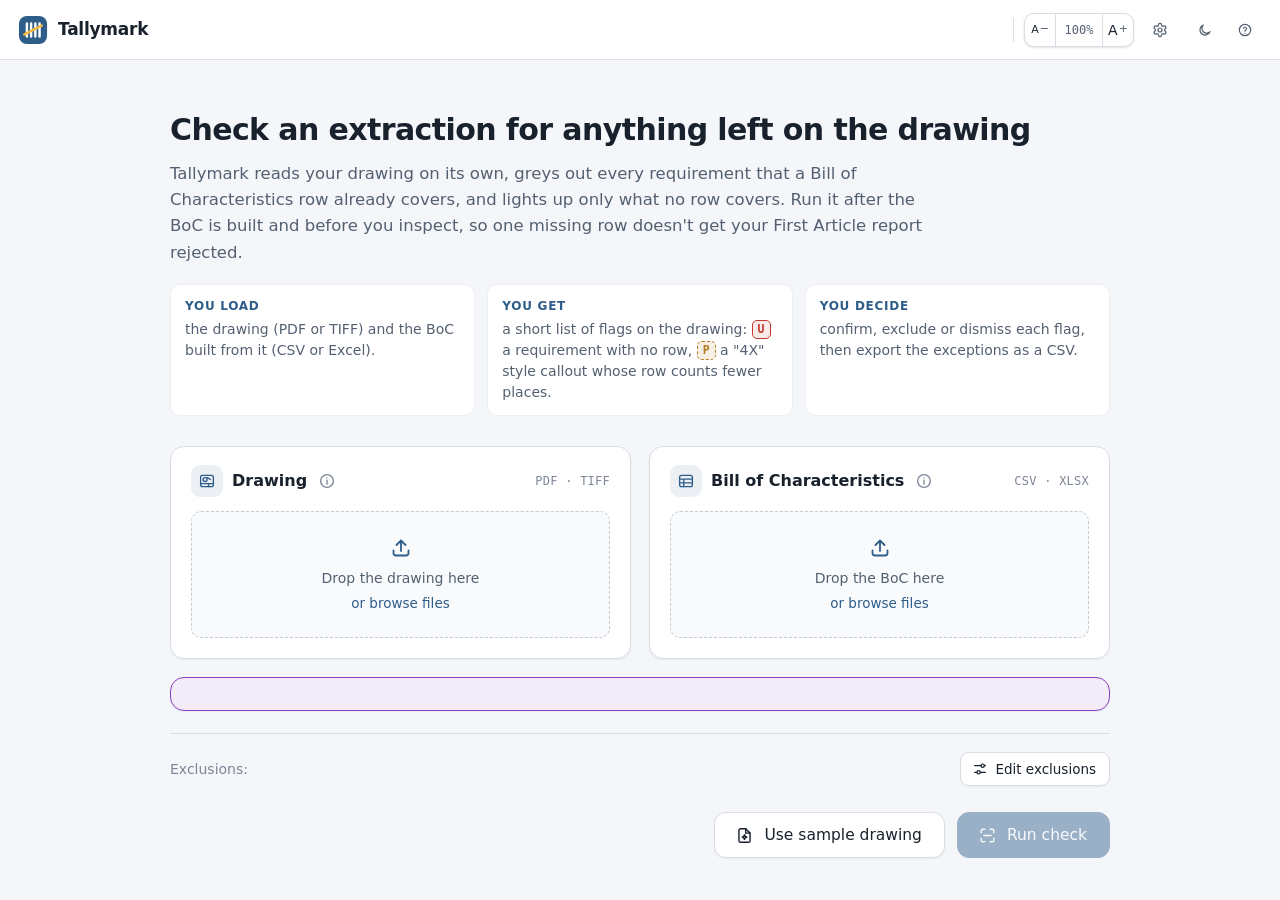
==== commit 24dd0cd2: "Transparency UI: decision timeline, inspect mode, run report, dropped-by-AI restore, BYOK card - "Ho" ====
--- a/frontend/index.html
+++ b/frontend/index.html
@@ -13,11 +13,12 @@
   })();
 </script>
 <script>(function(){var s=100;try{s=parseInt(localStorage.getItem("tallymark.uiScale"),10)||100}catch(e){}if([85,90,100,110,120,130].indexOf(s)<0)s=100;var d=document.documentElement;d.style.setProperty("--tally-ui-zoom",String(s/100));if(s!==100)d.style.zoom=String(s/100);d.setAttribute("data-ui-scale",String(s));})();</script>
-<link rel="stylesheet" href="app.css?v=6">
-<link rel="stylesheet" href="layout-tools.css?v=6">
-<link rel="stylesheet" href="boc-view.css?v=6">
-<link rel="stylesheet" href="tour.css?v=6">
-<link rel="icon" type="image/svg+xml" href="assets/logo.svg?v=6">
+<link rel="stylesheet" href="app.css?v=7">
+<link rel="stylesheet" href="layout-tools.css?v=7">
+<link rel="stylesheet" href="boc-view.css?v=7">
+<link rel="stylesheet" href="tour.css?v=7">
+<link rel="stylesheet" href="trace-view.css?v=7">
+<link rel="icon" type="image/svg+xml" href="assets/logo.svg?v=7">
 </head>
 <body>
 <!-- Icon sprite: 24px grid, stroked with currentColor so every icon follows the theme. -->
@@ -55,6 +56,17 @@
     <symbol id="i-alert" viewBox="0 0 24 24"><path d="M10.3 4.9 3.1 17.6A2 2 0 0 0 4.8 20.5h14.4a2 2 0 0 0 1.7-2.9L13.7 4.9a2 2 0 0 0-3.4 0z"/><path d="M12 9.8v4M12 17v.1"/></symbol>
     <symbol id="i-search" viewBox="0 0 24 24"><circle cx="10.5" cy="10.5" r="6"/><path d="M15 15l5 5"/></symbol>
     <symbol id="i-flag" viewBox="0 0 24 24"><path d="M5.5 21V4.5M5.5 4.5h11.5l-2.4 4 2.4 4H5.5"/></symbol>
+    <symbol id="i-ruler" viewBox="0 0 24 24"><rect x="2.8" y="8" width="18.4" height="8" rx="1.6" transform="rotate(-30 12 12)"/><path d="M7.6 10.5l1 1.7M10.6 8.8l1 1.7M13.6 7l1 1.7"/></symbol>
+    <symbol id="i-rule" viewBox="0 0 24 24"><path d="M9.5 6.5h10M9.5 12h10M9.5 17.5h10"/><path d="M4 6.5l1.2 1.2L7.4 5.4M4 12l1.2 1.2 2.2-2.3"/><circle cx="5.5" cy="17.5" r="1.3"/></symbol>
+    <symbol id="i-sparkle" viewBox="0 0 24 24"><path d="M12 3.5l1.9 5.1 5.1 1.9-5.1 1.9L12 17.5l-1.9-5.1-5.1-1.9 5.1-1.9z"/><path d="M18.5 15.5l.7 1.8 1.8.7-1.8.7-.7 1.8-.7-1.8-1.8-.7 1.8-.7z"/></symbol>
+    <symbol id="i-gauge" viewBox="0 0 24 24"><path d="M4.2 16.5a8.5 8.5 0 1 1 15.6 0"/><path d="M12 13.5l4-4.5"/><circle cx="12" cy="14" r="1.4"/></symbol>
+    <symbol id="i-user" viewBox="0 0 24 24"><circle cx="12" cy="8.5" r="3.8"/><path d="M4.5 20c1.2-3.6 4-5.5 7.5-5.5s6.3 1.9 7.5 5.5"/></symbol>
+    <symbol id="i-report" viewBox="0 0 24 24"><rect x="3.5" y="3.5" width="17" height="17" rx="2.5"/><path d="M7.5 9h6M7.5 12.5h9M7.5 16h4"/></symbol>
+    <symbol id="i-inspect" viewBox="0 0 24 24"><path d="M4 9V5.5A1.5 1.5 0 0 1 5.5 4H9M15 4h3.5A1.5 1.5 0 0 1 20 5.5V9M9 20H5.5A1.5 1.5 0 0 1 4 18.5V15"/><path d="M13 13l7.5 2.6-3 1.4-1.4 3z"/></symbol>
+    <symbol id="i-copy" viewBox="0 0 24 24"><rect x="8.5" y="8.5" width="11.5" height="11.5" rx="2.2"/><path d="M15.5 8.5V6a2 2 0 0 0-2-2H6a2 2 0 0 0-2 2v7.5a2 2 0 0 0 2 2h2.5"/></symbol>
+    <symbol id="i-key" viewBox="0 0 24 24"><circle cx="8" cy="15" r="4"/><path d="M10.9 12.1 19.5 3.5M16 7l2.5 2.5M14 9l1.8 1.8"/></symbol>
+    <symbol id="i-chev-d" viewBox="0 0 24 24"><path d="M6.5 9.5 12 15l5.5-5.5"/></symbol>
+    <symbol id="i-undo" viewBox="0 0 24 24"><path d="M9 14.5 4.5 10 9 5.5"/><path d="M4.5 10H14a5.5 5.5 0 0 1 0 11h-3"/></symbol>
   </defs>
 </svg>
 
@@ -70,6 +82,7 @@
       <span class="pill-sim" id="pill-sim" hidden title="This BoC was prepared for the demo, not exported by an extraction tool"><span class="dot"></span><span class="hide-md">Simulated export</span><span class="show-md">Simulated</span></span>
       <div class="tb-group" id="tb-run-actions" hidden>
         <button class="btn btn-sm" id="btn-boc" title="View the Bill of Characteristics (B)"><svg class="i"><use href="#i-table"/></svg><span class="hide-md">View BoC</span></button>
+        <button class="btn btn-sm" id="btn-report" data-tour="report" title="Run report: everything that was run and decided (R)"><svg class="i"><use href="#i-report"/></svg><span class="hide-md">Run report</span></button>
         <button class="btn btn-sm" id="btn-rerun" title="Start a new check"><svg class="i"><use href="#i-refresh"/></svg><span class="hide-md">Rerun</span></button>
       </div>
       <button class="btn btn-sm btn-quiet" id="btn-cancel" hidden><svg class="i"><use href="#i-x"/></svg><span>Cancel</span></button>
@@ -81,6 +94,7 @@
         <button class="btn btn-sm btn-quiet btn-square" id="btn-help" aria-label="Help" title="Help" aria-haspopup="menu" aria-expanded="false" aria-controls="help-menu"><svg class="i"><use href="#i-help"/></svg></button>
         <div class="menu" id="help-menu" role="menu" aria-label="Help" hidden>
           <button type="button" role="menuitem" id="menu-tour"><svg class="i"><use href="#i-route"/></svg><span class="mi-t">Take the tour<small id="menu-tour-sub">A short walk through the results</small></span></button>
+          <button type="button" role="menuitem" id="menu-report"><svg class="i"><use href="#i-report"/></svg><span class="mi-t">Run report<small id="menu-report-sub">Every step, rule and AI call of this run</small></span></button>
           <button type="button" role="menuitem" id="menu-keys"><svg class="i"><use href="#i-keyboard"/></svg><span class="mi-t">Keyboard shortcuts</span><kbd>?</kbd></button>
         </div>
       </div>
@@ -136,11 +150,12 @@
         <span class="banner-actions"><button class="btn btn-sm" id="mismatch-continue">Continue</button><button class="btn btn-sm btn-quiet" id="mismatch-cancel">Cancel</button></span>
       </div>
 
+      <section class="byok" id="byok" aria-label="AI key"></section>
+
       <div class="excl-line">
         <div class="excl-summary"><span class="muted">Exclusions:</span> <span id="excl-summary"></span></div>
         <button class="btn btn-sm" id="btn-edit-excl"><svg class="i"><use href="#i-sliders"/></svg><span>Edit exclusions</span></button>
       </div>
-      <div class="model-line" id="model-line"></div>
 
       <div class="load-actions">
         <button class="btn btn-lg" id="btn-sample" title="Loads a public NIST test drawing (3 sheets) and a simulated BoC"><svg class="i"><use href="#i-sample"/></svg><span>Use sample drawing</span></button>
@@ -171,7 +186,7 @@
             <div class="pk-work">
               <div class="pk-canvas">
                 <div class="pk-stage">
-                  <img src="assets/peek-sheet1.webp?v=6" alt="" width="1100" height="850" draggable="false">
+                  <img src="assets/peek-sheet1.webp?v=7" alt="" width="1100" height="850" draggable="false">
                   <svg class="pk-over" viewBox="0 0 1000 773" preserveAspectRatio="none">
                     <defs>
                       <mask id="pk-veil-mask"><rect width="1000" height="773" fill="white"/><rect x="64" y="301" width="203" height="43" rx="4" fill="black"/><rect x="474" y="578" width="97" height="71" rx="4" fill="black"/></mask>
@@ -297,6 +312,7 @@
             <button id="tb-original" aria-pressed="false" title="Original: the untouched drawing sheet (O)"><svg class="i"><use href="#i-eye"/></svg><span>Original</span></button>
           </div>
           <button class="toggle-btn" id="tb-covered" aria-pressed="false" title="Outline every text region a BoC row covers (V)"><i class="sw-cov" aria-hidden="true"></i><span>Show covered</span></button>
+          <button class="toggle-btn tb-inspect" id="tb-inspect" aria-pressed="false" title="Inspect: click any text on the drawing to see how it was decided (I)"><svg class="i"><use href="#i-inspect"/></svg><span>Inspect</span><kbd>I</kbd></button>
           <div class="zoom-group" role="group" aria-label="Zoom">
             <button class="zg-btn" id="tb-out" title="Zoom out (-)" aria-label="Zoom out"><svg class="i"><use href="#i-minus"/></svg></button>
             <span class="zg-pct" id="tb-zoom" aria-live="polite">100%</span>
@@ -310,6 +326,7 @@
           </div>
           <span class="tb-page" id="tb-page"></span>
         </div>
+        <div class="inspect-bar" id="inspect-bar" role="status" hidden></div>
         <div class="viewport" id="viewport" data-ui-scale-exempt>
           <div class="stage" id="stage">
             <svg class="overlay" id="overlay" xmlns="http://www.w3.org/2000/svg"></svg>
@@ -317,6 +334,7 @@
           </div>
           <div class="hover-tip" id="hover-tip" hidden></div>
         </div>
+        <aside class="inspect-panel" id="inspect-panel" aria-label="Inspect: how this text was decided" hidden></aside>
       </section>
       <aside class="flags-col" id="flags-col" data-tour="flags" aria-label="Flags">
         <div class="flags-head">
@@ -341,6 +359,20 @@
   </main>
 </div>
 
+<!-- Run report: full-screen view of the decision trace (trace-view.js renders it) -->
+<div class="report-back" id="report" role="dialog" aria-modal="true" aria-labelledby="report-title" hidden>
+  <div class="report-head">
+    <h2 id="report-title"><svg class="i"><use href="#i-report"/></svg>Run report</h2>
+    <span class="report-id" id="report-id"></span>
+    <div class="report-actions">
+      <a class="btn btn-sm" id="report-audit" download><svg class="i"><use href="#i-download"/></svg><span>Download audit trail (JSON)</span></a>
+      <button class="btn btn-sm" id="report-copy"><svg class="i"><use href="#i-copy"/></svg><span>Copy run id</span></button>
+      <button class="btn btn-sm btn-quiet btn-square" id="report-close" aria-label="Close the run report (Esc)" title="Close (Esc)"><svg class="i"><use href="#i-x"/></svg></button>
+    </div>
+  </div>
+  <div class="report-body" id="report-body"><div class="report-inner" id="report-inner"></div></div>
+</div>
+
 <!-- overlays -->
 <div class="toast" id="toast" hidden><span id="toast-text"></span><button class="link-btn light" id="toast-undo">Undo</button></div>
 
@@ -350,7 +382,7 @@
   <p>The engineering drawing of the part, every sheet. It is the file the inspector measures against, at the same revision the BoC was built from.</p>
   <figure class="ip-fig ip-draw">
     <div class="ipd-frame">
-      <img src="assets/drawing-crop.webp?v=6" alt="Corner of an engineering drawing with dimension and tolerance callouts" width="640" height="619">
+      <img src="assets/drawing-crop.webp?v=7" alt="Corner of an engineering drawing with dimension and tolerance callouts" width="640" height="619">
       <svg viewBox="0 0 100 100" preserveAspectRatio="none" aria-hidden="true">
         <g class="ipd-b" style="--i:0"><circle cx="17.6" cy="11.6" r="3.4"/><text x="17.6" y="12.9">1</text></g>
         <g class="ipd-b" style="--i:1"><circle cx="22" cy="16" r="3.4"/><text x="22" y="17.3">2</text></g>
@@ -430,7 +462,7 @@
       </div>
       <p class="foot-note">Rules differ by customer. Exclusions only hide regions, they never delete BoC rows.</p>
 
-      <div class="drawer-section">Model check</div>
+      <div class="drawer-section" id="byok-section">Bring your own AI key</div>
       <p class="foot-note">Only ambiguous leftovers (a bare number with no tolerance or frame) are shown to the model, as a crop. Rules decide every other flag.</p>
       <div class="field">
         <label for="provider-select">Provider</label>
@@ -466,9 +498,10 @@
   </div>
 </div>
 
-<script src="layout-tools.js?v=6"></script>
-<script src="boc-view.js?v=6"></script>
-<script src="app.js?v=6"></script>
-<script src="tour.js?v=6"></script>
+<script src="layout-tools.js?v=7"></script>
+<script src="boc-view.js?v=7"></script>
+<script src="trace-view.js?v=7"></script>
+<script src="app.js?v=7"></script>
+<script src="tour.js?v=7"></script>
 </body>
 </html>
--- a/frontend/trace-view.css
+++ b/frontend/trace-view.css
@@ -0,0 +1,365 @@
+/* Decision-trace views: timeline, AI call record, run report, inspect panel, dropped-by-AI cards, BYOK card.
+   Colours are tokens so light (default) and dark both work. Step kinds always carry a text label too. */
+:root, :root[data-theme="light"] {
+  --k-measured: #2F5D8A; --k-measured-tint: rgba(47, 93, 138, .10);
+  --k-rule: #4F5596; --k-rule-tint: rgba(79, 85, 150, .10);
+  --k-ai: #8A3FBF; --k-ai-tint: rgba(138, 63, 191, .10);
+  --k-score: #9C5A12; --k-score-tint: rgba(156, 90, 18, .11);
+  --k-user: #2E7D4F; --k-user-tint: rgba(46, 125, 79, .11);
+  --pre-bg: #F3F5F8; --pre-ink: #1E2833;
+}
+:root[data-theme="dark"] {
+  --k-measured: #79AEE8; --k-measured-tint: rgba(121, 174, 232, .13);
+  --k-rule: #A9AEF0; --k-rule-tint: rgba(169, 174, 240, .13);
+  --k-ai: #CDA0F2; --k-ai-tint: rgba(205, 160, 242, .13);
+  --k-score: #EBB46A; --k-score-tint: rgba(235, 180, 106, .13);
+  --k-user: #6FD39C; --k-user-tint: rgba(111, 211, 156, .13);
+  --pre-bg: #0F151C; --pre-ink: #DCE3EC;
+}
+
+/* ---------------------------------------------------------------- shared bits */
+.tv-muted { color: var(--muted); }
+.tv-mono { font-family: var(--mono); }
+.tv-sub { margin: 8px 0 0; font-size: 14px; line-height: 1.55; color: var(--ink-2); }
+.tv-empty { margin: 0; font-size: 14px; color: var(--ink-2); }
+.tv-err { display: flex; gap: 8px; align-items: flex-start; margin: 8px 0 0; padding: 8px 10px; border-radius: var(--r); background: var(--red-tint); color: var(--red-ink); font-size: 14px; }
+.tv-err .i { width: 16px; height: 16px; margin-top: 2px; }
+.tv-chip { display: inline-flex; align-items: center; gap: 5px; min-height: 24px; padding: 1px 9px; border-radius: 999px; background: var(--track); color: var(--ink-2); font-size: 13px; font-weight: 500; line-height: 1.35; overflow-wrap: anywhere; }
+.tv-chip .i { width: 13px; height: 13px; }
+.tv-chip-ai { background: var(--k-ai-tint); color: var(--k-ai); }
+.tv-chip-strong { background: var(--seg-on-bg); color: var(--seg-on-ink); font-family: var(--mono); }
+.tv-chip-bad { background: var(--red-tint); color: var(--red-ink); }
+.tv-chip-ev { background: var(--k-user-tint); color: var(--k-user); }
+.tv-chip-cache { background: var(--accent-tint); color: var(--accent-text); }
+.tv-chip-mono { font-family: var(--mono); font-size: 12.5px; }
+.tv-chips, .tv-meta { display: flex; flex-wrap: wrap; gap: 6px; margin-top: 8px; }
+.tv-ref { font-family: var(--mono); font-weight: 600; background: var(--k-ai-tint); color: var(--k-ai); }
+.tv-mini { display: inline-flex; align-items: center; gap: 5px; height: 28px; padding: 0 9px; border: 1px solid var(--border); border-radius: 8px; background: var(--raised); color: var(--ink-2); font: 500 13px var(--sans); cursor: pointer; }
+.tv-mini .i { width: 14px; height: 14px; }
+.tv-mini:hover { color: var(--ink); border-color: var(--border-strong); }
+.tv-link { display: inline-flex; align-items: center; gap: 7px; min-height: 32px; padding: 4px 10px; border: 1px solid var(--k-ai); border-radius: 9px; background: var(--k-ai-tint); color: var(--k-ai); font: 600 14px var(--sans); cursor: pointer; text-align: left; }
+.tv-link .i { width: 16px; height: 16px; }
+.tv-link[aria-expanded="true"] .i:last-child { transform: rotate(180deg); }
+.tv-pre-wrap { margin-top: 8px; border: 1px solid var(--border); border-radius: var(--r); background: var(--pre-bg); overflow: hidden; }
+.tv-pre-bar { display: flex; align-items: center; gap: 6px; padding: 5px 6px 5px 11px; border-bottom: 1px solid var(--border-soft); }
+.tv-pre-label { margin-right: auto; font-size: 12.5px; font-weight: 600; letter-spacing: .04em; text-transform: uppercase; color: var(--muted); }
+.tv-pre { margin: 0; padding: 10px 12px; max-height: 240px; overflow: auto; font: 13px/1.55 var(--mono); color: var(--pre-ink); white-space: pre-wrap; overflow-wrap: anywhere; }
+.tv-pre:focus-visible { outline: 2px solid var(--accent-text); outline-offset: -2px; }
+.tv-pre-wrap.tv-open .tv-pre { max-height: none; }
+.tv-pre-wrap.tv-open [data-tv-expand] .i { transform: rotate(180deg); }
+.tv-disc { margin-top: 8px; }
+.tv-disc > summary { display: inline-flex; align-items: center; gap: 6px; min-height: 30px; padding: 2px 8px 2px 4px; border-radius: 8px; list-style: none; cursor: pointer; font-size: 14px; font-weight: 500; color: var(--accent-text); }
+.tv-disc > summary::-webkit-details-marker { display: none; }
+.tv-disc > summary .i { width: 15px; height: 15px; transition: transform .15s ease; }
+.tv-disc[open] > summary .i { transform: rotate(90deg); }
+.tv-disc > summary:hover { background: var(--accent-tint); }
+.tv-disc > summary:focus-visible { outline: 2px solid var(--accent-text); outline-offset: 1px; }
+.tv-disc-body { padding: 2px 0 2px 4px; }
+.tv-table-wrap { margin-top: 8px; overflow-x: auto; border: 1px solid var(--border-soft); border-radius: var(--r); }
+.tv-table { width: 100%; border-collapse: collapse; font-size: 13.5px; }
+.tv-table th { text-align: left; padding: 6px 9px; background: var(--panel-2); color: var(--ink-2); font-size: 12.5px; font-weight: 600; border-bottom: 1px solid var(--border-soft); white-space: nowrap; }
+.tv-table td:first-child { white-space: nowrap; }
+.inspect-panel .tv-table { font-size: 13px; }
+.inspect-panel .tv-table th, .inspect-panel .tv-table td { padding: 5px 7px; }
+.tv-table td { padding: 6px 9px; border-bottom: 1px solid var(--border-soft); color: var(--ink); vertical-align: top; overflow-wrap: anywhere; }
+.tv-table tr:last-child td { border-bottom: 0; }
+.tv-row-pass td { background: var(--teal-tint); }
+.tv-pass, .tv-fail { display: inline-flex; align-items: center; gap: 4px; font-weight: 600; }
+.tv-pass { color: var(--teal-ink); } .tv-fail { color: var(--muted); }
+.tv-pass .i, .tv-fail .i { width: 14px; height: 14px; stroke-width: 2.4; }
+.tv-dl { display: grid; grid-template-columns: max-content minmax(0, 1fr); gap: 6px 14px; margin: 8px 0 0; font-size: 14px; }
+.tv-dl dt { font-weight: 600; color: var(--ink-2); }
+.tv-dl dd { margin: 0; color: var(--ink); overflow-wrap: anywhere; }
+.tv-h5 { margin: 14px 0 0; font-size: 14px; font-weight: 600; color: var(--ink); }
+
+/* ---------------------------------------------------------------- timeline */
+.tv-legend { display: flex; flex-wrap: wrap; gap: 6px 14px; margin: 0 0 12px; font-size: 13px; color: var(--ink-2); }
+.tv-lg { display: inline-flex; align-items: center; gap: 6px; }
+.tv-lg span:last-child { display: none; }
+.tv-steps { list-style: none; margin: 0; padding: 0; position: relative; }
+.tv-step { --kc: var(--k-measured); --kt: var(--k-measured-tint); position: relative; display: grid; grid-template-columns: 32px minmax(0, 1fr); gap: 0 12px; padding-bottom: 12px; }
+.tv-step::before { content: ""; position: absolute; left: 15px; top: 32px; bottom: 0; width: 2px; background: var(--border); }
+.tv-step:last-child::before { display: none; }
+.tv-k-measured { --kc: var(--k-measured); --kt: var(--k-measured-tint); }
+.tv-k-rule { --kc: var(--k-rule); --kt: var(--k-rule-tint); }
+.tv-k-ai { --kc: var(--k-ai); --kt: var(--k-ai-tint); }
+.tv-k-score { --kc: var(--k-score); --kt: var(--k-score-tint); }
+.tv-k-user { --kc: var(--k-user); --kt: var(--k-user-tint); }
+.tv-node { position: relative; z-index: 1; width: 32px; height: 32px; display: inline-flex; align-items: center; justify-content: center; border-radius: 50%; background: var(--panel); border: 2px solid var(--kc); color: var(--kc); }
+.tv-node .i { width: 16px; height: 16px; }
+.tv-card { min-width: 0; padding: 10px 13px 11px; border: 1px solid var(--border-soft); border-left: 3px solid var(--kc); border-radius: var(--r); background: var(--panel); }
+.tv-head { display: flex; align-items: center; flex-wrap: wrap; gap: 6px 10px; }
+.tv-badge { display: inline-flex; align-items: center; height: 22px; padding: 0 8px; border-radius: 6px; background: var(--kt); color: var(--kc); font-size: 12px; font-weight: 700; letter-spacing: .05em; text-transform: uppercase; white-space: nowrap; }
+.tv-title { margin: 0; font-size: 15px; font-weight: 600; color: var(--ink); line-height: 1.35; }
+.tv-detail { margin: 6px 0 0; font-size: 14px; line-height: 1.55; color: var(--ink-2); overflow-wrap: anywhere; }
+.tv-checks { list-style: none; margin: 8px 0 0; padding: 0; display: flex; flex-direction: column; gap: 4px; }
+.tv-check { display: grid; grid-template-columns: 112px minmax(0, 1fr); gap: 8px; padding: 6px 9px; border-radius: 8px; font-size: 13.5px; line-height: 1.45; background: var(--panel-2); }
+.tv-check-st { display: inline-flex; align-items: flex-start; gap: 4px; font-weight: 600; color: var(--muted); }
+.tv-check-st .i { width: 14px; height: 14px; stroke-width: 2.4; margin-top: 2px; }
+.tv-check-fired { background: var(--k-rule-tint); box-shadow: inset 0 0 0 1px var(--k-rule); }
+.tv-check-fired .tv-check-st { color: var(--k-rule); }
+.tv-check-matched_after { opacity: .78; }
+.tv-check-t b { color: var(--ink); font-weight: 600; }
+.tv-ev { display: block; margin-top: 2px; font: 12.5px var(--mono); color: var(--ink-2); }
+.tv-ai-grid { display: flex; flex-wrap: wrap; gap: 12px; align-items: flex-start; margin-top: 8px; }
+.tv-crop { display: block; max-width: min(260px, 100%); max-height: 180px; border: 1px solid var(--border); border-radius: 8px; background: #fff; }
+.tv-verdict { flex: 1 1 220px; display: grid; grid-template-columns: max-content minmax(0, 1fr); gap: 4px 12px; margin: 0; font-size: 14px; }
+.tv-verdict dt { color: var(--ink-2); font-weight: 600; }
+.tv-verdict dd { margin: 0; color: var(--ink); overflow-wrap: anywhere; }
+.tv-yes { color: var(--red-ink); } .tv-no { color: var(--k-ai); }
+.tv-req { margin-top: 10px; }
+.tv-link-box { margin-top: 10px; padding: 9px 11px; border-radius: var(--r); border: 1.5px dashed var(--teal); background: var(--teal-tint); font-size: 14px; }
+.tv-link-box.bad { border-color: var(--amber); background: var(--amber-tint); }
+.tv-link-box > b { display: block; color: var(--ink); line-height: 1.45; }
+.tv-req-body { margin-top: 8px; }
+.tv-call { padding: 10px 12px 12px; border: 1px dashed var(--k-ai); border-radius: var(--r); background: var(--panel-2); }
+.tv-crops { display: flex; gap: 8px; overflow-x: auto; padding: 8px 0 4px; }
+.tv-cropfig { margin: 0; flex: 0 0 auto; text-align: center; font-size: 12.5px; color: var(--muted); }
+.tv-cropfig .tv-crop { max-height: 120px; max-width: 200px; }
+.tv-cropfig.tv-focus .tv-crop { outline: 3px solid var(--k-ai); outline-offset: 2px; }
+.tv-cropfig.tv-focus figcaption { color: var(--k-ai); font-weight: 600; }
+.tv-tools { list-style: none; margin: 10px 0 0; padding: 0; display: flex; flex-direction: column; gap: 6px; counter-reset: none; }
+.tv-tool { padding: 8px 10px; border: 1px solid var(--border-soft); border-left: 3px solid var(--k-ai); border-radius: 8px; background: var(--panel-2); font-size: 14px; }
+.tv-tool-fail { border-left-color: var(--red); }
+.tv-tool-h { display: flex; align-items: center; flex-wrap: wrap; gap: 6px 8px; }
+.tv-tool-h b { color: var(--ink); }
+.tv-ref-n { background: var(--track); color: var(--ink-2); }
+.tv-ms { margin-left: auto; font-size: 12.5px; }
+.tv-args { display: flex; flex-wrap: wrap; gap: 5px; margin-top: 6px; }
+.tv-arg { font-family: var(--mono); font-size: 12.5px; }
+.tv-tool-r { margin-top: 6px; color: var(--ink-2); line-height: 1.5; overflow-wrap: anywhere; }
+.tv-zoom { margin-top: 8px; }
+.tv-formula { display: flex; flex-wrap: wrap; align-items: center; gap: 6px; margin-top: 8px; }
+.tv-factor { display: inline-flex; flex-direction: column; align-items: center; min-width: 60px; padding: 4px 10px; border-radius: 9px; background: var(--k-score-tint); color: var(--ink); line-height: 1.2; cursor: help; }
+.tv-factor b { font: 600 15px var(--mono); }
+.tv-factor span { font-size: 12px; color: var(--ink-2); }
+.tv-product { background: var(--seg-on-bg); color: var(--seg-on-ink); }
+.tv-product span { color: inherit; opacity: .75; }
+.tv-op { font: 600 16px var(--mono); color: var(--muted); }
+.tv-band { display: inline-flex; align-items: center; height: 28px; padding: 0 12px; border-radius: 999px; font-size: 14px; font-weight: 700; background: var(--track); color: var(--ink-2); }
+.tv-band-high { background: var(--success-tint); color: var(--success); }
+.tv-band-medium { background: var(--amber-tint); color: var(--amber-ink); }
+.tv-reasons { margin: 8px 0 0; padding-left: 18px; font-size: 13.5px; color: var(--ink-2); line-height: 1.55; }
+
+/* ---------------------------------------------------------------- "How was this decided?" in the flag detail */
+.why { margin-top: 12px; border: 1px solid var(--border-soft); border-radius: var(--r-lg); background: var(--panel-2); }
+.why-toggle { width: 100%; display: flex; align-items: center; gap: 10px; min-height: 48px; padding: 8px 14px; border: 0; border-radius: var(--r-lg); background: transparent; color: var(--ink); font: inherit; text-align: left; cursor: pointer; }
+.why-toggle:hover { background: var(--accent-tint); }
+.why-toggle:focus-visible { outline: 2px solid var(--accent-text); outline-offset: -2px; }
+.why-toggle > .i:first-child { width: 18px; height: 18px; color: var(--accent-text); }
+.why-t { display: flex; flex-direction: column; gap: 1px; min-width: 0; }
+.why-t b { font-size: 15px; font-weight: 600; }
+.why-t span { font-size: 13.5px; color: var(--ink-2); }
+.why-kinds { margin-left: auto; display: flex; gap: 4px; flex-wrap: wrap; justify-content: flex-end; }
+.why-kinds .tv-badge { height: 20px; font-size: 11px; }
+.why-chev { width: 18px; height: 18px; color: var(--muted); transition: transform .15s ease; }
+.why-toggle[aria-expanded="true"] .why-chev { transform: rotate(180deg); }
+.why-body { padding: 4px 14px 14px; }
+.why-body > .tv-steps { max-width: 1040px; }
+.why-body > .tv-legend { display: none; }
+
+/* ---------------------------------------------------------------- Inspect mode */
+.toggle-btn.tb-inspect[aria-pressed="true"] { border-color: var(--k-ai); background: var(--k-ai-tint); color: var(--k-ai); }
+.toggle-btn .i { width: 17px; height: 17px; }
+.toggle-btn kbd { display: none;  font: 600 11px/1 var(--mono); padding: 3px 5px; border-radius: 5px; background: var(--track); color: var(--muted); }
+.canvas-col { position: relative; }
+.inspect-bar { position: relative; z-index: 6; display: flex; align-items: center; flex-wrap: wrap; gap: 6px 12px; padding: 6px 10px 6px 14px; border-bottom: 1px solid var(--k-ai); background: var(--k-ai-tint); font-size: 13.5px; color: var(--ink-2); }
+.inspect-bar b { color: var(--k-ai); }
+.inspect-bar #ib-exit { margin-left: auto; }
+.ib-key { display: none; align-items: center; gap: 5px; white-space: nowrap; }
+.ib-key i { width: 12px; height: 12px; border-radius: 3px; border: 2px solid var(--c); background: color-mix(in srgb, var(--c) 18%, transparent); }
+.ib-key i.dash { border-style: dashed; }
+.insp-shape { fill: var(--c, #8A94A3); fill-opacity: .06; stroke: var(--c, #8A94A3); stroke-opacity: .55; cursor: pointer; }
+.insp-shape:hover, .insp-shape.on { fill-opacity: .2; stroke-opacity: 1; stroke-width: 3; }
+.insp-shape.on { animation: locate-pulse 1.1s ease 1; }
+.inspect-panel { position: absolute; right: 12px; top: var(--ip-top, 64px); bottom: 12px; z-index: 7; width: 460px; max-width: calc(100% - 24px); display: flex; flex-direction: column; background: var(--panel); border: 1px solid var(--border); border-radius: var(--r-xl); box-shadow: var(--shadow-lg); animation: drawer-in .18s ease; }
+.ip2-head { display: flex; align-items: flex-start; gap: 10px; padding: 12px 12px 10px 16px; border-bottom: 1px solid var(--border-soft); }
+.ip2-head .btn { margin-left: auto; flex: 0 0 auto; }
+.ip2-eyebrow { font-size: 12px; font-weight: 600; letter-spacing: .07em; text-transform: uppercase; color: var(--k-ai); }
+.ip2-text { margin-top: 2px; font: 600 15px/1.35 var(--mono); color: var(--ink); overflow-wrap: anywhere; }
+.ip2-body { flex: 1; min-height: 0; overflow: auto; padding: 12px 14px 16px; }
+.outcome-card { padding: 11px 13px; border-radius: var(--r); border: 1px solid var(--oc); background: color-mix(in srgb, var(--oc) 10%, transparent); margin-bottom: 12px; }
+.outcome-card b { display: block; font-size: 15px; color: var(--ink); line-height: 1.4; }
+.outcome-card span { display: block; margin-top: 3px; font-size: 14px; color: var(--ink-2); line-height: 1.5; }
+.outcome-card .ip2-actions { display: flex; flex-wrap: wrap; gap: 6px; margin-top: 10px; }
+.tone-teal { --oc: var(--teal); } .tone-slate { --oc: var(--muted); } .tone-violet { --oc: var(--k-ai); }
+.tone-amber { --oc: var(--amber); } .tone-red { --oc: var(--red); } .tone-ai-link { --oc: var(--teal); }
+.tone-ai-link { border-style: dashed; }
+
+/* ---------------------------------------------------------------- Dropped by AI (flags tab) + AI-linked covered */
+.chip-ai .n { background: var(--k-ai-tint); color: var(--k-ai); }
+.chip.chip-ai .i { width: 15px; height: 15px; color: var(--k-ai); margin-left: -3px; }
+.chip.chip-ai.on .i { color: inherit; }
+.dropped-note { margin: 2px 4px 10px; font-size: 13.5px; color: var(--ink-2); line-height: 1.5; }
+.dropped-card { padding: 11px 12px 12px; margin-bottom: 8px; border: 1px solid var(--border-soft); border-left: 3px solid var(--k-ai); border-radius: var(--r-lg); background: var(--panel); }
+.dropped-card.restored { border-left-color: var(--k-user); }
+.dc-top { display: flex; align-items: flex-start; gap: 8px; }
+.dc-text { font: 600 14px/1.4 var(--mono); color: var(--ink); overflow-wrap: anywhere; }
+.dc-meta { font-size: 13px; color: var(--ink-2); margin-top: 2px; }
+.dc-crop { display: block; margin-top: 8px; max-width: 100%; max-height: 120px; border: 1px solid var(--border); border-radius: 8px; background: #fff; }
+.dc-why { margin-top: 8px; padding: 7px 10px; border-radius: 8px; background: var(--k-ai-tint); font-size: 14px; color: var(--ink); line-height: 1.5; }
+.dc-why b { color: var(--k-ai); }
+.dc-actions { display: flex; flex-wrap: wrap; gap: 6px; margin-top: 10px; }
+.btn-restore { border-color: var(--k-user); color: var(--k-user); }
+.btn-restore:hover:not(:disabled) { background: var(--k-user-tint); border-color: var(--k-user); }
+.pill-restored, .pill-ai { display: inline-flex; align-items: center; gap: 4px; height: 22px; padding: 0 8px; border-radius: 999px; font-size: 12.5px; font-weight: 600; white-space: nowrap; }
+.pill-restored { background: var(--k-user-tint); color: var(--k-user); }
+.pill-ai { align-self: flex-start; background: transparent; color: var(--teal-ink); box-shadow: inset 0 0 0 1.5px var(--teal); border: 0; }
+.pill-ai .i { width: 13px; height: 13px; }
+.cov-row.ai-linked { border: 1.5px dashed var(--teal); }
+.covered-shape.ai { stroke-dasharray: 5 3; }
+.tag.cvtag.ai { box-shadow: none; background: #E7F6F4; border: 1px dashed #0E8C7F; }
+.tag.cvtag.ai.on { background: #0E8C7F; color: #fff; }
+
+/* ---------------------------------------------------------------- Run report */
+.report-back { position: fixed; inset: 0; z-index: 65; display: flex; flex-direction: column; background: var(--bg); animation: slide-in .16s ease; }
+.report-head { display: flex; align-items: center; flex-wrap: wrap; gap: 8px 12px; padding: 12px 20px; background: var(--panel); border-bottom: 1px solid var(--border); }
+.report-head h2 { display: flex; align-items: center; gap: 9px; margin: 0; font-size: 18px; font-weight: 600; }
+.report-head h2 .i { width: 20px; height: 20px; color: var(--accent-text); }
+.report-id { font: 13px var(--mono); color: var(--muted); overflow-wrap: anywhere; }
+.report-actions { margin-left: auto; display: flex; flex-wrap: wrap; gap: 6px; }
+.report-actions a.btn { text-decoration: none; }
+.report-body { flex: 1; min-height: 0; overflow: auto; padding: 20px 20px 48px; }
+.report-inner { max-width: 1080px; margin: 0 auto; display: flex; flex-direction: column; gap: 16px; }
+.report-lead { margin: 0; font-size: 15px; color: var(--ink-2); line-height: 1.55; }
+.tr-sec { padding: 16px 18px 18px; border: 1px solid var(--border); border-radius: var(--r-xl); background: var(--panel); box-shadow: var(--shadow-sm); min-width: 0; }
+.tr-sec h3 { display: flex; align-items: center; gap: 8px; margin: 0; font-size: 16.5px; font-weight: 600; }
+.tr-sec h3 .i { width: 18px; height: 18px; color: var(--accent-text); }
+.tr-funnel { list-style: none; margin: 12px 0 0; padding: 0; display: flex; flex-direction: column; gap: 3px; }
+.tr-fn { --bc: var(--ink-2); padding-left: calc(var(--d) * 18px); }
+.tr-tone-teal { --bc: var(--teal); } .tr-tone-slate { --bc: var(--covered-bar); } .tr-tone-violet { --bc: var(--k-ai); }
+.tr-tone-amber { --bc: var(--amber); } .tr-tone-red { --bc: var(--red); } .tr-tone-ink { --bc: var(--accent-text); } .tr-tone-ai-link { --bc: var(--teal); }
+.tr-fn-btn { width: 100%; display: grid; grid-template-columns: minmax(150px, 280px) minmax(0, 1fr) 52px 18px; align-items: center; gap: 12px; min-height: 40px; padding: 4px 8px; border: 0; border-radius: 9px; background: transparent; color: var(--ink); font: inherit; text-align: left; cursor: pointer; }
+.tr-fn-btn:hover:not(:disabled) { background: var(--accent-tint); }
+.tr-fn-btn:disabled { cursor: default; opacity: .7; }
+.tr-fn-btn:focus-visible { outline: 2px solid var(--accent-text); outline-offset: 1px; }
+.tr-fn-btn .i { width: 16px; height: 16px; color: var(--muted); transition: transform .15s ease; }
+.tr-fn-btn[aria-expanded="true"] .i { transform: rotate(180deg); }
+.tr-fn-label { font-size: 14.5px; font-weight: 500; line-height: 1.3; overflow-wrap: anywhere; }
+.tr-fn-label .tv-muted { font-size: 13px; font-weight: 400; }
+.tr-fn-bar { height: 14px; border-radius: 999px; background: var(--track); overflow: hidden; }
+.tr-fn-bar i { display: block; height: 100%; border-radius: 999px; background: var(--bc); }
+.tr-fn-n { font: 600 15px var(--mono); text-align: right; }
+.tr-fn-list { margin: 4px 0 8px 8px; padding: 8px; border-left: 2px solid var(--bc); }
+.tr-items { list-style: none; margin: 0; padding: 0; display: grid; grid-template-columns: repeat(auto-fill, minmax(240px, 1fr)); gap: 4px; }
+.tr-item { width: 100%; display: flex; align-items: center; gap: 8px; min-height: 36px; padding: 5px 9px; border: 1px solid var(--border-soft); border-radius: 8px; background: var(--panel-2); color: var(--ink); font: inherit; font-size: 13.5px; text-align: left; cursor: pointer; }
+.tr-item .tv-mono { overflow: hidden; text-overflow: ellipsis; white-space: nowrap; min-width: 0; flex: 0 1 auto; }
+.tr-item .tv-muted { margin-left: auto; font-size: 12.5px; white-space: nowrap; }
+.tr-item .i { width: 15px; height: 15px; color: var(--k-ai); flex: 0 0 auto; }
+.tr-item:hover { border-color: var(--k-ai); }
+.tr-inv { list-style: none; margin: 12px 0 0; padding: 0; display: flex; flex-wrap: wrap; gap: 6px 16px; font-size: 13.5px; }
+.tr-inv li { display: inline-flex; align-items: center; gap: 6px; color: var(--success); }
+.tr-inv li.bad { color: var(--red); }
+.tr-inv .i { width: 16px; height: 16px; stroke-width: 2.4; }
+.tr-stages { list-style: none; margin: 12px 0 0; padding: 0; display: flex; flex-direction: column; gap: 10px; }
+.tr-stage { padding: 8px 10px; border-radius: var(--r); background: var(--panel-2); }
+.tr-st-h { display: flex; align-items: baseline; gap: 10px; font-size: 14.5px; }
+.tr-st-ms { margin-left: auto; font: 600 13.5px var(--mono); color: var(--ink-2); white-space: nowrap; }
+.tr-gantt { position: relative; height: 8px; margin: 6px 0; border-radius: 999px; background: var(--track); }
+.tr-gantt i { position: absolute; top: 0; bottom: 0; border-radius: 999px; background: var(--accent-text); min-width: 4px; }
+.tr-skipped .tr-gantt i { background: var(--border-strong); }
+.tr-skipped .tr-st-h b { color: var(--ink-2); }
+.tr-st-io { display: flex; flex-wrap: wrap; align-items: baseline; gap: 4px 10px; font-size: 13.5px; color: var(--ink); }
+.tr-io-k { font-size: 12px; font-weight: 700; letter-spacing: .05em; text-transform: uppercase; color: var(--muted); }
+.tr-io { white-space: nowrap; }
+.tr-sheets { list-style: none; margin: 6px 0 0; padding: 0 0 0 10px; display: flex; flex-direction: column; gap: 3px; font-size: 13.5px; color: var(--ink-2); }
+.tr-sheets li { display: flex; flex-wrap: wrap; align-items: center; gap: 4px 12px; }
+.tr-empty { display: flex; gap: 12px; align-items: flex-start; margin-top: 12px; padding: 14px 16px; border: 1px dashed var(--border-strong); border-radius: var(--r); background: var(--panel-2); font-size: 14.5px; }
+.tr-empty .i { width: 22px; height: 22px; color: var(--k-rule); margin-top: 1px; }
+.tr-empty p { margin: 3px 0 0; color: var(--ink-2); }
+.tr-calls { margin-top: 12px; border: 1px solid var(--border-soft); border-radius: var(--r); overflow: hidden; }
+.tr-call-row { width: 100%; display: grid; grid-template-columns: 70px 1.2fr 1.8fr 60px 1.2fr 70px 80px 1fr; align-items: center; gap: 10px; min-height: 42px; padding: 6px 12px; border: 0; border-bottom: 1px solid var(--border-soft); background: var(--panel); color: var(--ink); font: inherit; font-size: 13.5px; text-align: left; }
+.tr-call-head { background: var(--panel-2); color: var(--ink-2); font-size: 12.5px; font-weight: 600; min-height: 36px; }
+button.tr-call-row { cursor: pointer; }
+button.tr-call-row:hover { background: var(--accent-tint); }
+button.tr-call-row:focus-visible { outline: 2px solid var(--accent-text); outline-offset: -2px; }
+.tr-call-row [role=cell] { min-width: 0; overflow-wrap: anywhere; }
+.tr-call-row b { font-family: var(--mono); }
+.tr-call-row .i { width: 14px; height: 14px; margin-left: 4px; vertical-align: -2px; color: var(--muted); transition: transform .15s ease; }
+.tr-call.tv-expanded .tr-call-row .i { transform: rotate(180deg); }
+.tr-call .tv-req-body { padding: 10px 12px 14px; border-bottom: 1px solid var(--border-soft); background: var(--panel-2); }
+.tr-dl { grid-template-columns: 150px minmax(0, 1fr); }
+.tr-sha { display: block; margin-top: 2px; font-size: 12.5px; color: var(--muted); overflow-wrap: anywhere; }
+
+/* ---------------------------------------------------------------- Bring your own key (start screen) */
+.byok { display: flex; align-items: flex-start; gap: 14px; margin-top: 18px; padding: 16px 18px; border: 1px solid var(--k-ai); border-radius: var(--r-lg); background: linear-gradient(0deg, var(--k-ai-tint), var(--k-ai-tint)), var(--panel); box-shadow: var(--shadow-sm); }
+.byok-ico { flex: 0 0 40px; width: 40px; height: 40px; display: inline-flex; align-items: center; justify-content: center; border-radius: 11px; background: var(--panel); color: var(--k-ai); border: 1px solid var(--k-ai); }
+.byok-ico .i { width: 20px; height: 20px; }
+.byok-main { flex: 1; min-width: 0; }
+.byok-title { margin: 0; font-size: 16px; font-weight: 600; color: var(--ink); }
+.byok-text { margin: 4px 0 0; font-size: 14.5px; line-height: 1.55; color: var(--ink-2); }
+.byok-provs { display: flex; flex-wrap: wrap; gap: 6px; margin-top: 10px; }
+.prov-pill { display: inline-flex; align-items: center; gap: 6px; height: 30px; padding: 0 12px; border-radius: 999px; border: 1px solid var(--border); background: var(--panel); font-size: 14px; font-weight: 600; color: var(--ink); }
+.prov-pill small { font-weight: 400; color: var(--ink-2); font-size: 14px; }
+.prov-dot { width: 9px; height: 9px; border-radius: 3px; }
+.byok-act { flex: 0 0 auto; display: flex; flex-direction: column; align-items: flex-end; gap: 6px; }
+.byok-err { display: flex; align-items: flex-start; gap: 8px; margin-top: 10px; padding: 8px 11px; border-radius: var(--r); background: var(--red-tint); color: var(--red-ink); font-size: 14px; line-height: 1.5; }
+.byok-err .i { width: 16px; height: 16px; margin-top: 2px; }
+.byok.on { align-items: center; padding: 12px 16px; border-color: var(--success); background: linear-gradient(0deg, var(--success-tint), var(--success-tint)), var(--panel); }
+.byok.on .byok-ico { color: var(--success); border-color: var(--success); width: 34px; height: 34px; flex-basis: 34px; }
+.byok.on.off { border-color: var(--border-strong); background: var(--panel); }
+.byok.on.off .byok-ico { color: var(--muted); border-color: var(--border-strong); }
+.byok-line { display: flex; align-items: center; flex-wrap: wrap; gap: 4px 10px; font-size: 14.5px; color: var(--ink); }
+.byok-line .dot { width: 9px; height: 9px; border-radius: 50%; background: var(--success); }
+.byok.off .byok-line .dot { background: var(--muted); }
+.byok-switch { display: inline-flex; align-items: center; gap: 9px; font-size: 14px; color: var(--ink-2); cursor: pointer; }
+.byok-switch .switch { margin-left: 0; }
+
+@container app (min-width: 1600px) { .toggle-btn kbd { display: inline-block; } }
+@container app (min-width: 1300px) { .ib-key { display: inline-flex; } }
+@container app (max-width: 1000px) {
+  .tr-call-head { display: none; }
+  .tr-call-row { grid-template-columns: repeat(2, minmax(0, 1fr)); gap: 4px 12px; padding: 10px 12px; }
+  .tr-call-row [role=cell]::before { content: attr(data-l) ": "; color: var(--muted); font-size: 12.5px; }
+  .tr-call-row [role=cell]:first-child::before { content: none; }
+}
+@container app (max-width: 800px) {
+  .inspect-panel { position: fixed; left: 8px; right: 8px; top: auto; bottom: 8px; width: auto; max-width: none; max-height: 72vh; z-index: 45; }
+  .tr-fn-btn { grid-template-columns: minmax(0, 1fr) 52px 18px; }
+  .tr-fn-bar { grid-column: 1 / -1; grid-row: 2; }
+  .tr-fn { padding-left: calc(var(--d) * 10px); }
+  .tr-dl { grid-template-columns: minmax(0, 1fr); }
+  .tr-dl dt { margin-top: 6px; }
+  .why-kinds { display: none; }
+}
+@container app (max-width: 600px) {
+  .byok { flex-wrap: wrap; padding: 14px; }
+  .byok-act { width: 100%; align-items: stretch; }
+  .byok-act .btn { width: 100%; }
+  .report-head { padding: 10px 14px; }
+  .report-actions { margin-left: 0; width: 100%; }
+  .report-body { padding: 14px 12px 40px; }
+  .tr-sec { padding: 14px 12px 16px; }
+  .tv-check { grid-template-columns: minmax(0, 1fr); gap: 2px; }
+  .tv-step { grid-template-columns: 26px minmax(0, 1fr); gap: 0 8px; }
+  .tv-node { width: 26px; height: 26px; }
+  .tv-node .i { width: 14px; height: 14px; }
+  .tv-step::before { left: 12px; top: 26px; }
+  .tv-dl { grid-template-columns: minmax(0, 1fr); gap: 2px; }
+  .tv-dl dd { margin-bottom: 6px; }
+  .inspect-bar .ib-key { display: none; }
+}
+
+/* The run report is outside #app (a fixed full-screen layer), so it uses media queries, not the #app container. */
+@media (max-width: 1000px) {
+  .report-back .tr-call-head { display: none; }
+  .report-back .tr-call-row { grid-template-columns: repeat(2, minmax(0, 1fr)); gap: 4px 12px; padding: 10px 12px; }
+  .report-back .tr-call-row [role=cell]::before { content: attr(data-l) ": "; color: var(--muted); font-size: 12.5px; }
+  .report-back .tr-call-row [role=cell]:first-child::before { content: none; }
+}
+@media (max-width: 800px) {
+  .report-back .tr-fn-btn { grid-template-columns: minmax(0, 1fr) 52px 18px; }
+  .report-back .tr-fn-bar { grid-column: 1 / -1; grid-row: 2; }
+  .report-back .tr-fn { padding-left: calc(var(--d) * 10px); }
+  .report-back .tr-dl { grid-template-columns: minmax(0, 1fr); }
+  .report-back .tr-dl dt { margin-top: 6px; }
+}
+@media (max-width: 600px) {
+  .report-back .report-head { padding: 10px 14px; }
+  .report-back .report-actions { margin-left: 0; width: 100%; }
+  .report-back .report-body { padding: 14px 12px 40px; }
+  .report-back .tr-sec { padding: 14px 12px 16px; }
+  .report-back .tv-dl { grid-template-columns: minmax(0, 1fr); gap: 2px; }
+  .report-back .tv-dl dd { margin-bottom: 6px; }
+  .report-back .tr-items { grid-template-columns: minmax(0, 1fr); }
+}
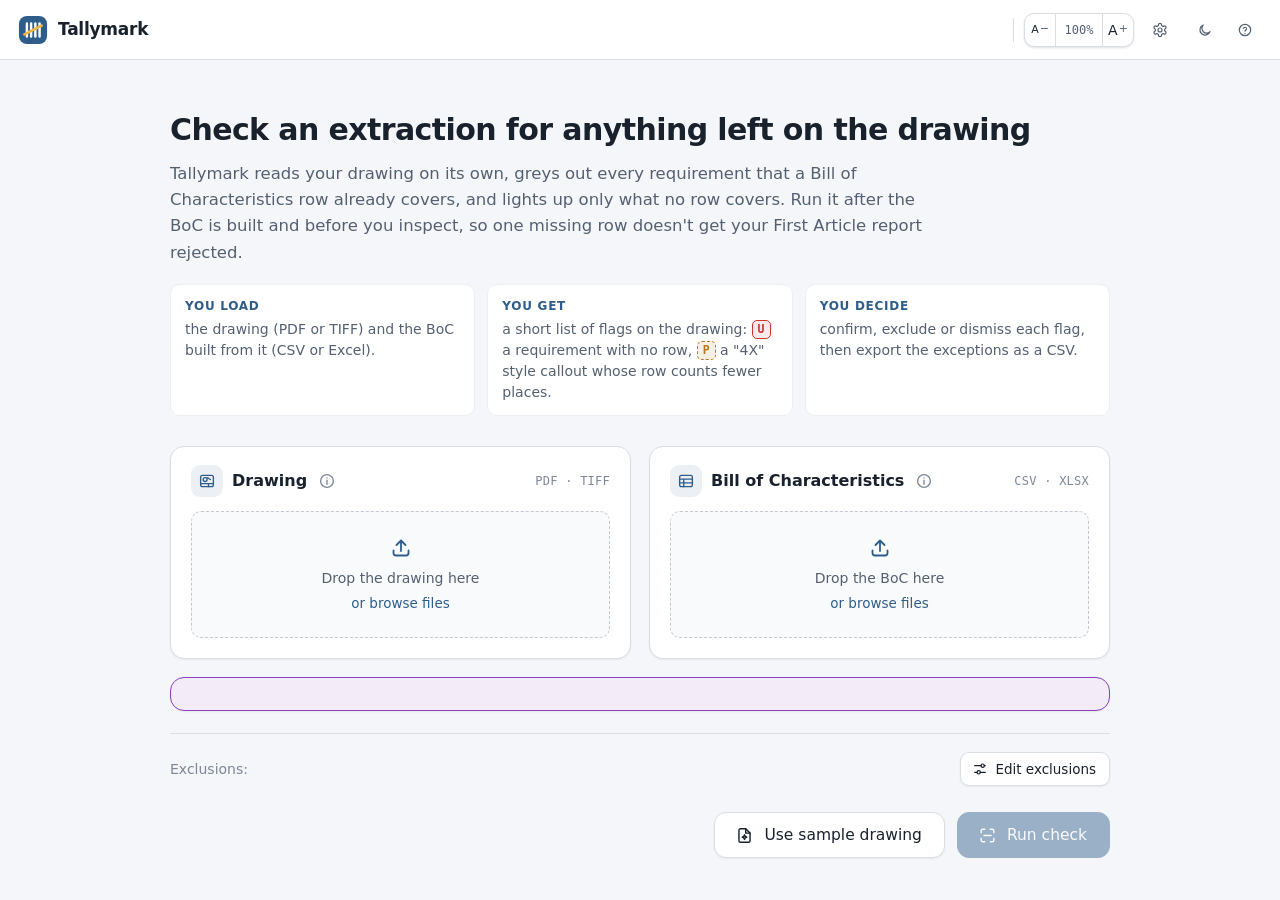
==== commit a34a47c1: "Bring your own key: kept in the browser tab, sent per request, never stored on the server A pasted k" ====
--- a/frontend/index.html
+++ b/frontend/index.html
@@ -13,11 +13,11 @@
   })();
 </script>
 <script>(function(){var s=100;try{s=parseInt(localStorage.getItem("tallymark.uiScale"),10)||100}catch(e){}if([85,90,100,110,120,130].indexOf(s)<0)s=100;var d=document.documentElement;d.style.setProperty("--tally-ui-zoom",String(s/100));if(s!==100)d.style.zoom=String(s/100);d.setAttribute("data-ui-scale",String(s));})();</script>
-<link rel="stylesheet" href="app.css?v=7">
-<link rel="stylesheet" href="layout-tools.css?v=7">
-<link rel="stylesheet" href="boc-view.css?v=7">
-<link rel="stylesheet" href="tour.css?v=7">
-<link rel="stylesheet" href="trace-view.css?v=7">
+<link rel="stylesheet" href="app.css?v=8">
+<link rel="stylesheet" href="layout-tools.css?v=8">
+<link rel="stylesheet" href="boc-view.css?v=8">
+<link rel="stylesheet" href="tour.css?v=8">
+<link rel="stylesheet" href="trace-view.css?v=8">
 <link rel="icon" type="image/svg+xml" href="assets/logo.svg?v=7">
 </head>
 <body>
@@ -483,7 +483,7 @@
         <div class="key-status" id="key-status"></div>
       </div>
       <label class="check"><input type="checkbox" id="use-llm" checked> Use the model on ambiguous leftovers</label>
-      <p class="foot-note">Works with an Anthropic, OpenAI or Google Gemini key: paste any of them and the provider is picked from the key. Keys stay in the local server's memory and are never written to run files. Claude Pro/Max subscription tokens (sk-ant-oat...) are meant for Claude Code; the API may reject them here, so a Console API key is the reliable option.</p>
+      <p class="foot-note">Works with an Anthropic, OpenAI or Google Gemini key: paste any of them and the provider is picked from the key. Your key stays in this browser tab (session storage), is sent only with your own checks, and is never stored on the server or written to run files. Closing the tab forgets it. Claude Pro/Max subscription tokens (sk-ant-oat...) are meant for Claude Code; the API may reject them here, so a Console API key is the reliable option.</p>
     </div>
   </div>
 </div>
@@ -498,10 +498,10 @@
   </div>
 </div>
 
-<script src="layout-tools.js?v=7"></script>
-<script src="boc-view.js?v=7"></script>
-<script src="trace-view.js?v=7"></script>
-<script src="app.js?v=7"></script>
-<script src="tour.js?v=7"></script>
+<script src="layout-tools.js?v=8"></script>
+<script src="boc-view.js?v=8"></script>
+<script src="trace-view.js?v=8"></script>
+<script src="app.js?v=8"></script>
+<script src="tour.js?v=8"></script>
 </body>
 </html>
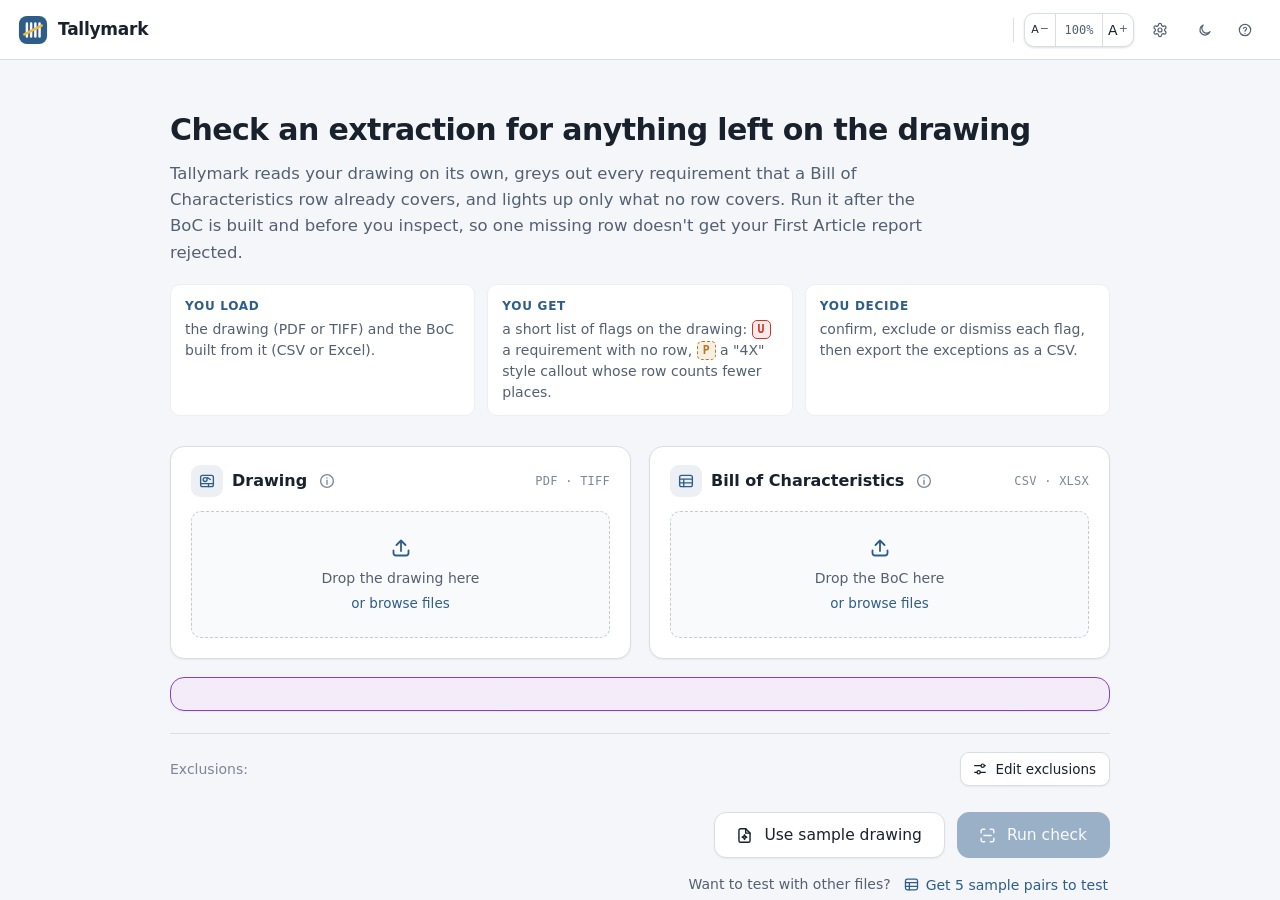
==== commit 3631072d: "Five ready-to-test sample pairs, with answer keys and a start-screen dialog samples/pairs/: five pub" ====
--- a/frontend/index.html
+++ b/frontend/index.html
@@ -13,7 +13,7 @@
   })();
 </script>
 <script>(function(){var s=100;try{s=parseInt(localStorage.getItem("tallymark.uiScale"),10)||100}catch(e){}if([85,90,100,110,120,130].indexOf(s)<0)s=100;var d=document.documentElement;d.style.setProperty("--tally-ui-zoom",String(s/100));if(s!==100)d.style.zoom=String(s/100);d.setAttribute("data-ui-scale",String(s));})();</script>
-<link rel="stylesheet" href="app.css?v=8">
+<link rel="stylesheet" href="app.css?v=9">
 <link rel="stylesheet" href="layout-tools.css?v=8">
 <link rel="stylesheet" href="boc-view.css?v=8">
 <link rel="stylesheet" href="tour.css?v=8">
@@ -160,6 +160,10 @@
       <div class="load-actions">
         <button class="btn btn-lg" id="btn-sample" title="Loads a public NIST test drawing (3 sheets) and a simulated BoC"><svg class="i"><use href="#i-sample"/></svg><span>Use sample drawing</span></button>
         <span class="tip-wrap" id="run-tip"><button class="btn btn-primary btn-lg" id="btn-run" disabled><svg class="i"><use href="#i-scan"/></svg><span>Run check</span></button></span>
+      </div>
+      <div class="pairs-line">
+        <span class="pairs-line-t">Want to test with other files?</span>
+        <button type="button" class="link-btn pairs-open" id="btn-pairs" aria-haspopup="dialog" aria-controls="pairs-modal"><svg class="i" aria-hidden="true"><use href="#i-table"/></svg><span>Get 5 sample pairs to test</span></button>
       </div>
       <div class="ack" id="ack" hidden>Drawing: NIST MBE PMI test case FTC-06, used with acknowledgment.</div>
 
@@ -433,6 +437,20 @@
   <div class="pop-foot"><button class="btn btn-sm btn-quiet" id="rule-cancel">Cancel</button><button class="btn btn-sm btn-primary" id="rule-save">Save</button></div>
 </div>
 
+<div class="modal-back" id="pairs-modal" hidden>
+  <div class="modal modal-pairs" role="dialog" aria-modal="true" aria-labelledby="pairs-title" aria-describedby="pairs-intro">
+    <div class="modal-head"><div id="pairs-title">5 sample pairs to test</div><button class="btn btn-sm btn-quiet btn-square" data-close aria-label="Close"><svg class="i"><use href="#i-x"/></svg></button></div>
+    <div class="modal-body">
+      <p class="pairs-intro" id="pairs-intro">Each pair is a public NIST test drawing, a Bill of Characteristics with misses planted on purpose, and a short answer key. Load a pair, leave <b>Use the AI</b> off, run the check, then compare the flags with the answer key. The BoCs are synthetic, built for testing: none is a real customer BoC.</p>
+      <ol class="pairs-list" id="pairs-list"></ol>
+    </div>
+    <div class="modal-foot pairs-foot">
+      <a class="btn btn-quiet" href="https://github.com/PedroHang/radhires-tallymark/tree/main/samples/pairs" target="_blank" rel="noopener">How they were built</a>
+      <a class="btn btn-primary" id="pairs-zip" href="https://github.com/PedroHang/radhires-tallymark/raw/main/samples/pairs/tallymark-sample-pairs.zip"><svg class="i"><use href="#i-download"/></svg><span>Download all (zip, 0.5 MB)</span></a>
+    </div>
+  </div>
+</div>
+
 <div class="modal-back" id="export-modal" hidden>
   <div class="modal" role="dialog" aria-modal="true" aria-labelledby="export-title">
     <div class="modal-head"><div id="export-title">Export exceptions</div><button class="btn btn-sm btn-quiet btn-square" data-close aria-label="Close"><svg class="i"><use href="#i-x"/></svg></button></div>
@@ -501,7 +519,7 @@
 <script src="layout-tools.js?v=8"></script>
 <script src="boc-view.js?v=8"></script>
 <script src="trace-view.js?v=8"></script>
-<script src="app.js?v=8"></script>
+<script src="app.js?v=9"></script>
 <script src="tour.js?v=8"></script>
 </body>
 </html>
--- a/frontend/app.css
+++ b/frontend/app.css
@@ -173,6 +173,42 @@
 .load-actions { display: flex; gap: 12px; justify-content: flex-end; margin-top: 26px; flex-wrap: wrap; }
 .tip-wrap { display: inline-block; }
 .ack { margin-top: 18px; color: var(--muted); font: 12.5px var(--mono); text-align: right; }
+.pairs-line { display: flex; gap: 6px 10px; align-items: center; justify-content: flex-end; flex-wrap: wrap; margin-top: 14px; font-size: 14px; color: var(--ink-2); }
+.pairs-open { display: inline-flex; align-items: center; gap: 6px; padding: 4px 2px; }
+.pairs-open .i { width: 17px; height: 17px; }
+
+/* sample pairs dialog */
+.modal.modal-pairs { max-width: 760px; max-height: 100%; display: flex; flex-direction: column; }
+.modal-pairs .modal-body { overflow-y: auto; min-height: 0; padding-top: 14px; }
+.pairs-intro { margin: 0 0 14px; color: var(--ink-2); font-size: 14px; line-height: 1.55; }
+.pairs-list { list-style: none; margin: 0; padding: 0; display: grid; gap: 10px; }
+.pair { border: 1px solid var(--border); border-radius: var(--r-lg); background: var(--panel-2); padding: 12px 14px 13px; }
+.pair-head { display: flex; gap: 12px; align-items: flex-start; }
+.pair-no { flex: 0 0 auto; width: 34px; height: 34px; border-radius: 10px; display: inline-flex; align-items: center; justify-content: center; background: var(--accent-tint-2); color: var(--accent-text); font: 600 14px var(--mono); }
+.pair-title { min-width: 0; flex: 1 1 auto; }
+.pair-name { font-weight: 600; font-size: 15px; color: var(--ink); }
+.pair-meta { display: flex; gap: 8px; align-items: center; flex-wrap: wrap; margin-top: 3px; font-size: 14px; color: var(--muted); }
+.pair-fmt { display: inline-flex; align-items: center; height: 22px; padding: 0 9px; border-radius: 999px; background: var(--track); color: var(--ink-2); font-size: 14px; font-weight: 500; white-space: nowrap; }
+.pair-expect { flex: 0 0 auto; text-align: right; display: flex; flex-direction: column; font-size: 14px; color: var(--ink-2); }
+.pair-expect b { color: var(--ink); font-weight: 600; }
+.pair-expect span { font-family: var(--mono); font-size: 14px; }
+.pair-what { margin: 8px 0 10px 46px; font-size: 14px; color: var(--ink-2); line-height: 1.5; }
+.pair-actions { display: flex; gap: 8px; flex-wrap: wrap; margin-left: 46px; }
+.pair-actions a.btn { text-decoration: none; }
+.pair-actions .btn-sm { font-size: 14px; }
+.pairs-foot { flex-wrap: wrap; }
+.pairs-foot a.btn { text-decoration: none; }
+.pairs-foot a.btn-quiet { margin-right: auto; }
+@media (max-width: 600px) {
+  .modal-back#pairs-modal { padding: 10px; }
+  .pair-head { flex-wrap: wrap; }
+  .pair-expect { flex-basis: 100%; text-align: left; flex-direction: row; gap: 8px; flex-wrap: wrap; padding-left: 46px; }
+  .pair-what { margin-left: 0; }
+  .pair-actions { margin-left: 0; }
+  .pair-actions .btn { flex: 1 1 calc(50% - 8px); }
+  .pairs-foot a.btn { flex: 1 1 100%; }
+  .pairs-line { justify-content: flex-start; }
+}
 
 /* sneak peek */
 .peek { margin-top: 44px; background: var(--panel); border: 1px solid var(--border); border-radius: var(--r-xl); padding: 20px 22px 22px; box-shadow: var(--shadow-sm); --dur: 3000ms; }
